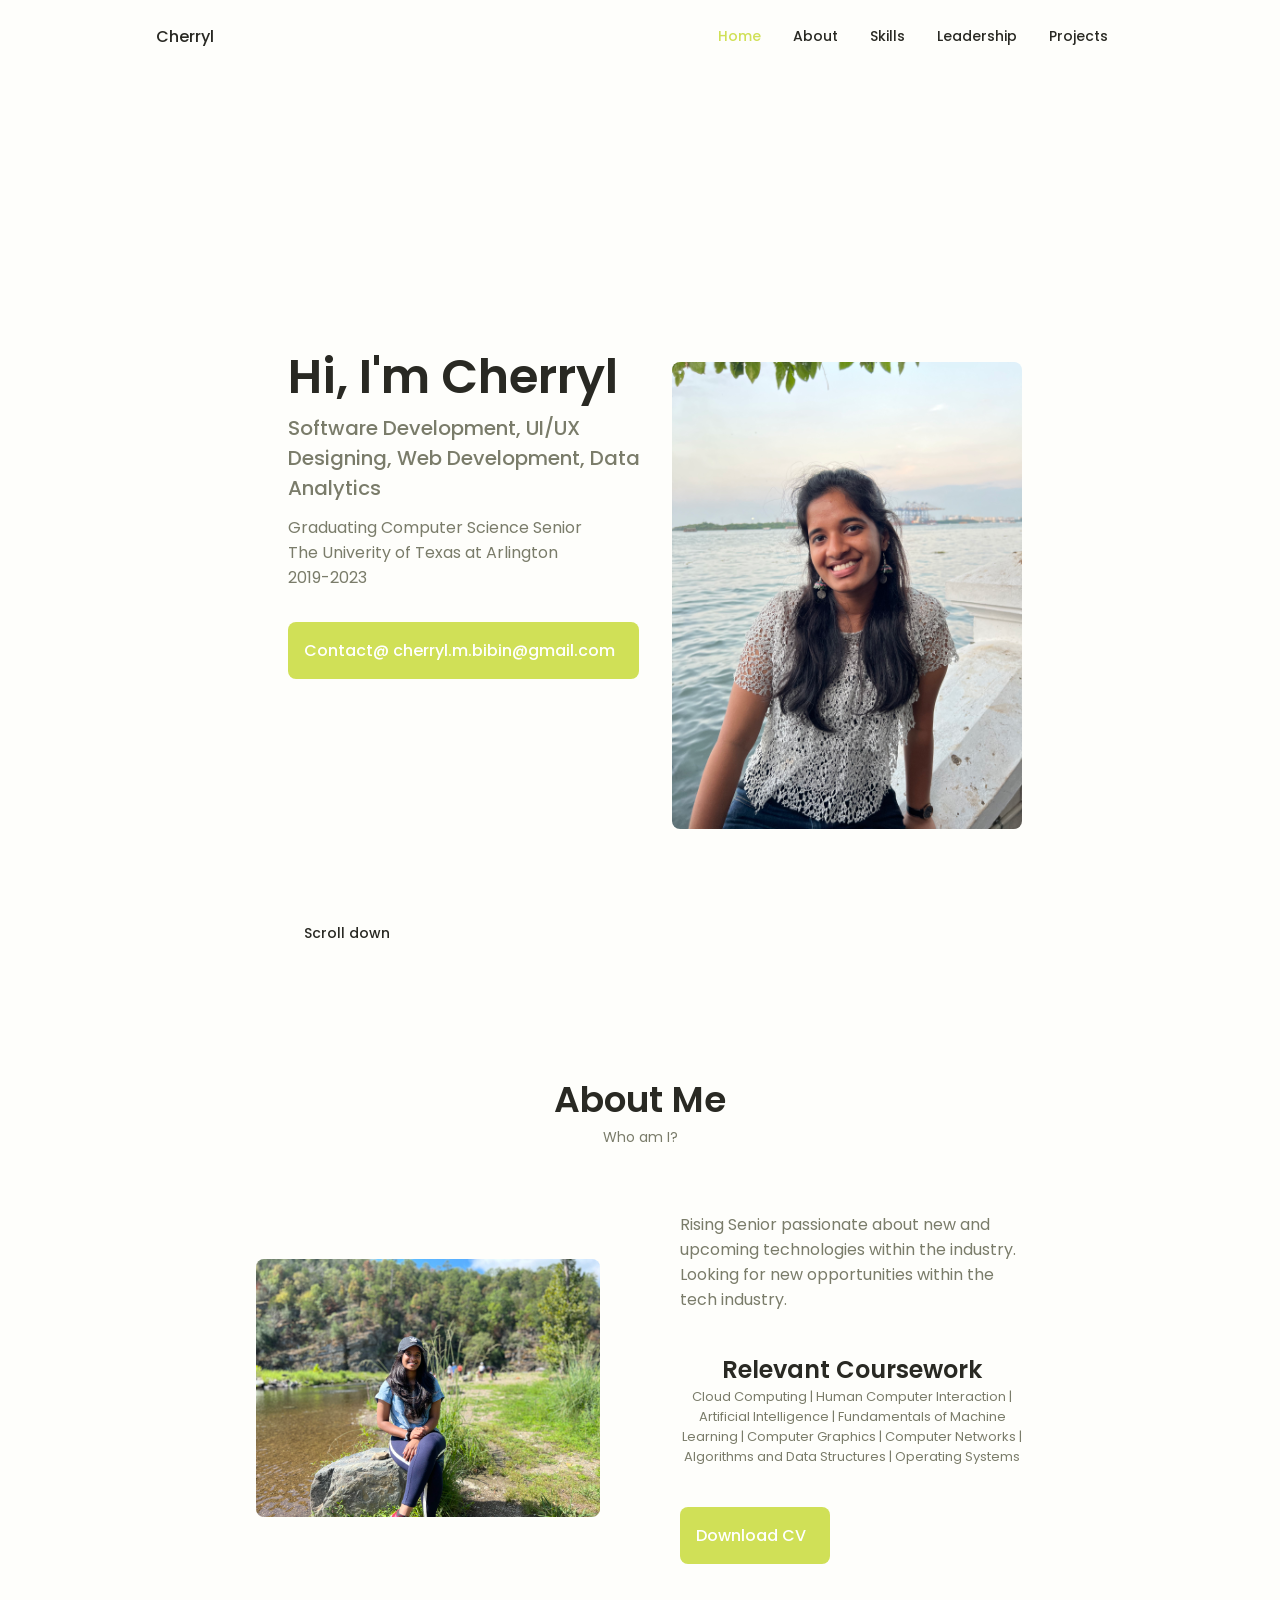
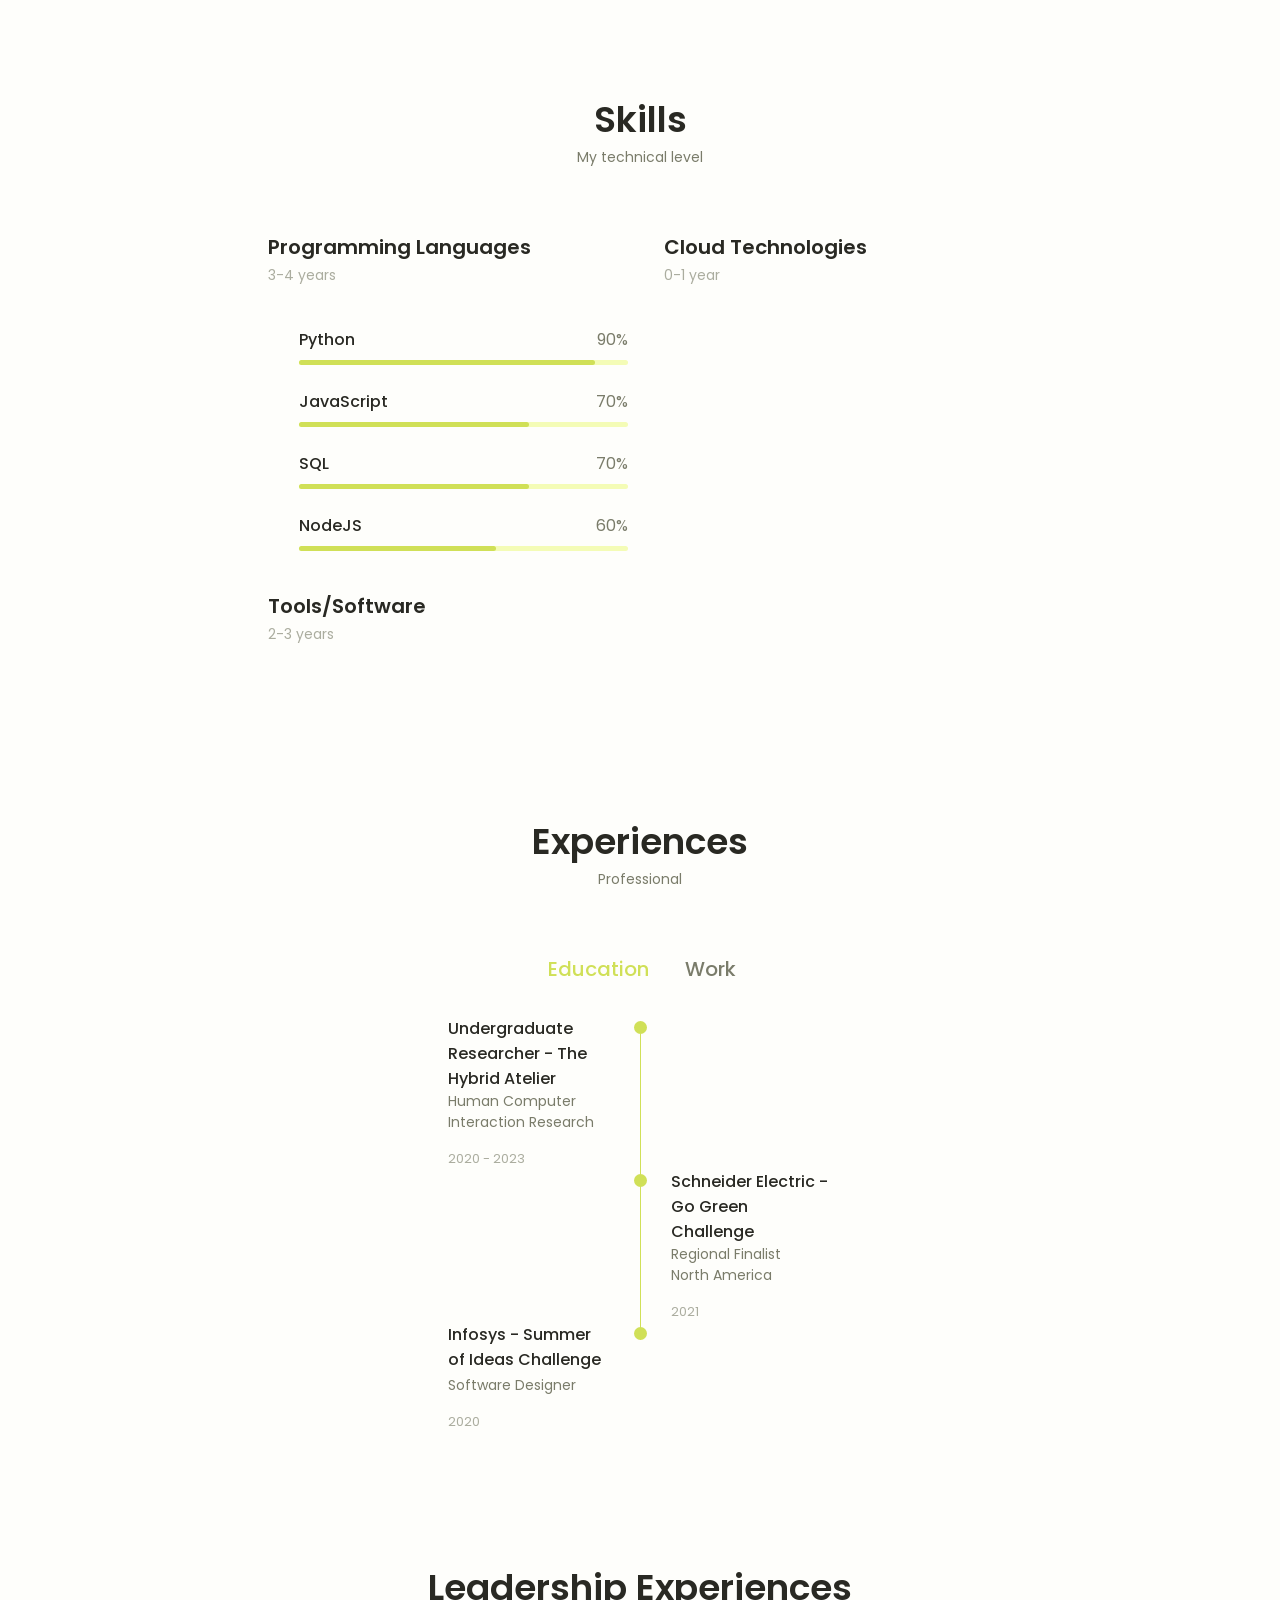
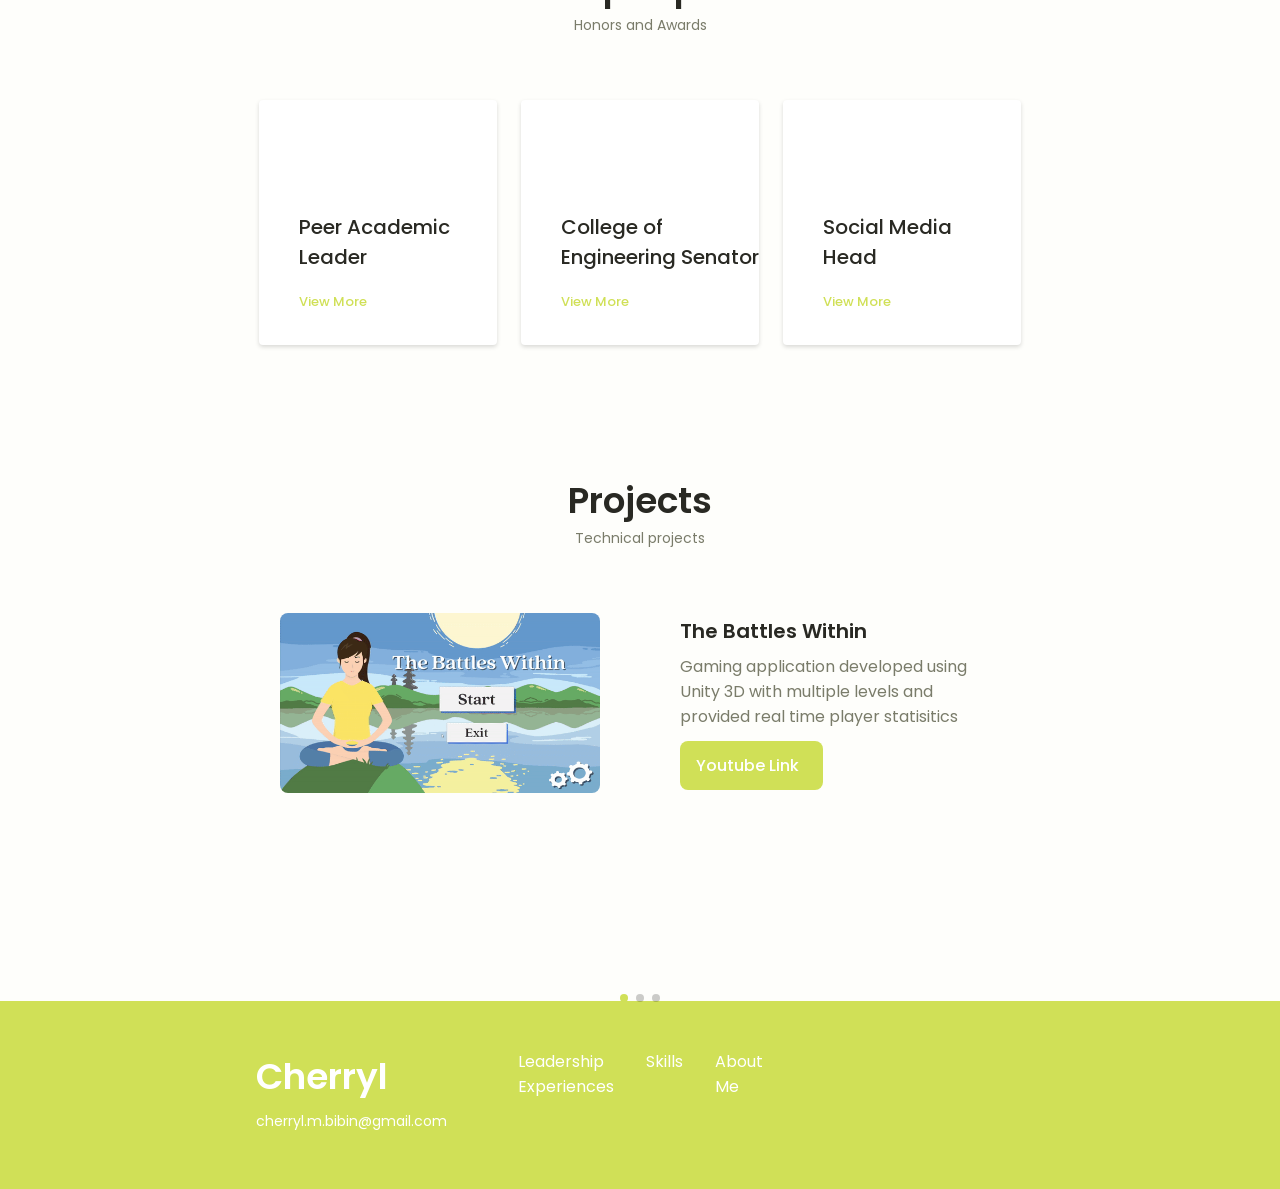
==== index.html @ f11d2041 "Initial upload of portfolio website" ====
<!DOCTYPE html>
    <html lang="en">
    <head>
        <meta charset="UTF-8">
        <meta name="viewport" content="width=device-width, initial-scale=1.0">

        <!--==================== UNICONS ====================-->
        <link rel="stylesheet" href="https://unicons.iconscout.com/release/v4.0.0/css/line.css">
        
        <!--==================== SWIPER CSS ====================-->
        <link rel="stylesheet" href="assets/css/swiper-bundle.min.css">
        
        <!--==================== CSS ====================-->
        <link rel="stylesheet" href="assets/css/styles.css">

        <title>Responsive Portfolio Website</title>
    </head>
    <body>
        <!--==================== HEADER ====================-->
        <header class="header" id="header">
            <nav class="nav container">
                <a href="#" class="nav__logo">Cherryl</a>

                <div class="nav__menu" id="nav-menu">
                    <ul class="nav__list grid">
                        <li class="nav__item">
                            <a href="#home" class="nav__link active-link">
                                <i class="uil uil-estate nav__icon"></i>Home
                            </a>
                        </li>
                        <li class="nav__item">
                            <a href="#about" class="nav__link">
                                <i class="uil uil-user nav__icon"></i>About
                            </a>
                        </li>
                        <li class="nav__item">
                            <a href="#skills" class="nav__link">
                                <i class="uil uil-file-alt nav__icon"></i>Skills
                            </a>
                        </li>
                        <li class="nav__item">
                            <a href="#services" class="nav__link">
                                <i class="uil uil-briefcase-alt nav__icon"></i>Leadership
                            </a>
                        </li>
                        <li class="nav__item">
                            <a href="#portfolio" class="nav__link">
                                <i class="uil uil-scenery nav__icon"></i>Projects
                            </a>
                        </li>
                        <!-- <li class="nav__item">
                            <a href="#contact" class="nav__link">
                                <i class="uil uil-message nav__icon"></i>Contactme
                            </a>
                        </li> -->
                    </ul>
                    <i class="uil uil-times nav__close" id="nav-close"></i>
                </div>
                <div class="nav__btns">
                    <!--Theme change button-->
                    <i class="uil uil-moon change-theme" id="theme-button"></i>

                    <div class="nav__toggle" id="nav-toggle">
                        <i class="uil uil-apps"></i>
                    </div>
                </div>
            </nav>
        </header>

        <!--==================== MAIN ====================-->
        <main class="main">
            <!--==================== HOME ====================-->
            <section class="home section" id="home">
                <div class="home__container container grid">
                    <div class="home__content grid">
                        <div class="home__social">
                            <a href="https://www.linkedin.com/in/cherrylmbibin/" target="_blank" class="home__social-icon">
                                <i class="uil uil-linkedin-alt"></i>
                            </a>
                            <!-- <a href="https://dribble.com/" target="_blank" class="home__social-icon">
                                <i class="uil uil-dribble"></i>
                            </a> -->
                            <a href="https://github.com/Cher-253" target="_blank" class="home__social-icon">
                                <i class="uil uil-github-alt"></i>
                            </a>
                        </div>

                        <div class="home__img">
                            <svg class="home__blob" viewBox="0 0 350 187" xmlns="http://www.w3.org/2000/svg" xmlns:xlink="http://www.w3.org/1999/xlink">
                                <!-- <mask id="mask0" mask-type="alpha">
                                    <path d="M190.312 36.4879C206.582 62.1187 201.309 102.826 182.328 134.186C163.346 165.547 
                                    130.807 187.559 100.226 186.353C69.6454 185.297 41.0228 161.023 21.7403 129.362C2.45775 
                                    97.8511 -7.48481 59.1033 6.67581 34.5279C20.9871 10.1032 59.7028 -0.149132 97.9666 
                                    0.00163737C136.23 0.303176 174.193 10.857 190.312 36.4879Z"/>
                                </mask> -->
                                <!-- <g mask="url(#mask0)">
                                    <path d="M190.312 36.4879C206.582 62.1187 201.309 102.826 182.328 134.186C163.346 
                                    165.547 130.807 187.559 100.226 186.353C69.6454 185.297 41.0228 161.023 21.7403 
                                    129.362C2.45775 97.8511 -7.48481 59.1033 6.67581 34.5279C20.9871 10.1032 59.7028 
                                    -0.149132 97.9666 0.00163737C136.23 0.303176 174.193 10.857 190.312 36.4879Z"/>
                                    <image class="home__blob-img" x='12' y='18' xlink:href="assets/img/personal2.jpeg"/>
                                </g> -->
                                <img src="assets/img/personal2.jpeg" alt="" class="about__img">
                            </svg>
                        </div>
                        <!-- <img src="assets/img/personal2.jpeg" alt="" class="about__img"> -->
                        <div class="home__data">
                            <h1 class="home__title">Hi, I'm Cherryl</h1>
                            <h3 class="home__subtitle">Software Development, UI/UX Designing, Web Development, Data Analytics </h3>
                            <p class="home__description">Graduating Computer Science Senior <br> The Univerity of Texas at Arlington <br> 2019-2023</p>
                            <a href="#contact" class="button button--flex">
                                Contact@ cherryl.m.bibin@gmail.com <i class="uil uil-message button__icon"></i>
                            </a>       
                            
                        </div>
                    </div>
                    <div class="home__scroll">
                        <a href="#about" class="home__scroll-button button--flex">
                            <i class="uil uil-mouse-alt home__scroll-mouse"></i>
                            <span class="home__scroll-name">Scroll down</span>
                            <i class="uil uil-arrow-down home__scroll-arrow"></i>
                        </a>
                    </div>
                </div>
            </section>

            <!--==================== ABOUT ====================-->
            <section class="about section" id="about">
                <h2 class="section__title">About Me</h2>
                <span class="section__subtitle">Who am I?</span>
                
                <div class="about__container container grid">
                    <img src="assets/img/personal3.jpeg" alt="" class="about__img">

                    <div class="about__data">
                        <p class="about__description">Rising Senior passionate about new and upcoming technologies within the industry. Looking for new opportunities within the tech industry.</p>
                
                        <div class="about__info">
                            <div>
                                <span class="about__info-title">Relevant Coursework</span>
                                <span class="about__info-name">Cloud Computing | Human Computer Interaction | Artificial Intelligence | Fundamentals of Machine Learning | Computer Graphics | Computer Networks | Algorithms and Data Structures | Operating Systems </span>
                                
                            </div>
                        </div>
                        <div class="about__buttons">
                            <a download="" href="assets/pdf/Bibin,CherrylMaria1.pdf" class="button button--flex">
                            Download CV<i class="uil uil-download-alt button__icon"></i>
                            </a>
                        </div>
                    </div>
                </div>
            </section>

            <!--==================== TECHNICAL SKILLS ====================-->
            <section class="skills section" id="skills">
                <h2 class="section__title">Skills</h2>
                <span class="section__subtitle">My technical level</span>

                <div class="skills__container container grid">
                    <div>
                        <!--==================== SKILLS 1 ====================-->
                        <div class="skills__content skills__open">
                            <div class="skills__header">
                                <i class="uil uil-brackets-curly skills__icon"></i>
                                <div>
                                    <h1 class="skills__title"> Programming Languages </h1>
                                    <span class="skills__subtitle">3-4 years</span>
                                </div>
                                <i class="uil uil-angle-down skills__arrow"></i>
                            </div>

                            <div class="skills__list grid">
                                <div class="skills__data">
                                    <div class="skills__titles">
                                        <h3 class="skills__name">Python</h3>
                                        <span class="skills__number">90%</span>
                                    </div>
                                    <div class="skills__bar">
                                        <span class="skills__percentage skills__python"></span>
                                    </div>
                                </div>

                                <div class="skills__data">
                                    <div class="skills__titles">
                                        <h3 class="skills__name">JavaScript</h3>
                                        <span class="skills__number">70%</span>
                                    </div>
                                    <div class="skills__bar">
                                        <span class="skills__percentage skills__javascript"></span>
                                    </div>
                                </div>

                                <div class="skills__data">
                                    <div class="skills__titles">
                                        <h3 class="skills__name">SQL</h3>
                                        <span class="skills__number">70%</span>
                                    </div>
                                    <div class="skills__bar">
                                        <span class="skills__percentage skills__sql"></span>
                                    </div>
                                </div>

                                <div class="skills__data">
                                    <div class="skills__titles">
                                        <h3 class="skills__name">NodeJS</h3>
                                        <span class="skills__number">60%</span>
                                    </div>
                                    <div class="skills__bar">
                                        <span class="skills__percentage skills__nodejs"></span>
                                    </div>
                                </div>

                            </div>
                        </div>

                        <!--==================== SKILLS 2 ====================-->
                        <div class="skills__content skills__close">
                            <div class="skills__header">
                                <i class="uil uil-server-network skills__icon"></i>
                                <div>
                                    <h1 class="skills__title"> Tools/Software </h1>
                                    <span class="skills__subtitle">2-3 years</span>
                                </div>
                                <i class="uil uil-angle-down skills__arrow"></i>
                            </div>

                            <div class="skills__list grid">
                                <div class="skills__data">
                                    <div class="skills__titles">
                                        <h3 class="skills__name">Git</h3>
                                        <span class="skills__number">70%</span>
                                    </div>
                                    <div class="skills__bar">
                                        <span class="skills__percentage skills__git"></span>
                                    </div>
                                </div>

                                <div class="skills__data">
                                    <div class="skills__titles">
                                        <h3 class="skills__name">MongoDB</h3>
                                        <span class="skills__number">60%</span>
                                    </div>
                                    <div class="skills__bar">
                                        <span class="skills__percentage skills__mongodb"></span>
                                    </div>
                                </div>

                                <div class="skills__data">
                                    <div class="skills__titles">
                                        <h3 class="skills__name">Linux Operating System</h3>
                                        <span class="skills__number">70%</span>
                                    </div>
                                    <div class="skills__bar">
                                        <span class="skills__percentage skills__linux"></span>
                                    </div>
                                </div>

                                <div class="skills__data">
                                    <div class="skills__titles">
                                        <h3 class="skills__name">Jupyter</h3>
                                        <span class="skills__number">65%</span>
                                    </div>
                                    <div class="skills__bar">
                                        <span class="skills__percentage skills__jupyter"></span>
                                    </div>
                                </div>
                            </div>
                        </div>
                    </div>

                    <div>
                        <!--==================== SKILLS 3 ====================-->
                        <div class="skills__content skills__close">
                            <div class="skills__header">
                                <i class="uil uil-swatchbook skills__icon"></i>
                                <div>
                                    <h1 class="skills__title"> Cloud Technologies </h1>
                                    <span class="skills__subtitle">0-1 year</span>
                                </div>
                                <i class="uil uil-angle-down skills__arrow"></i>
                            </div>

                            <div class="skills__list grid">
                                <div class="skills__data">
                                    <div class="skills__titles">
                                        <h3 class="skills__name">Google Cloud Platform</h3>
                                        <span class="skills__number">60%</span>
                                    </div>
                                    <div class="skills__bar">
                                        <span class="skills__percentage skills__gcp"></span>
                                    </div>
                                </div>

                                <div class="skills__data">
                                    <div class="skills__titles">
                                        <h3 class="skills__name">Docker</h3>
                                        <span class="skills__number">50%</span>
                                    </div>
                                    <div class="skills__bar">
                                        <span class="skills__percentage skills__docker"></span>
                                    </div>
                                </div>

                                <div class="skills__data">
                                    <div class="skills__titles">
                                        <h3 class="skills__name">Kubernetes</h3>
                                        <span class="skills__number">55%</span>
                                    </div>
                                    <div class="skills__bar">
                                        <span class="skills__percentage skills__kubernetes"></span>
                                    </div>
                                </div>
                            </div>
                        </div>
                    </div>
                </div>
            </section>

            <!--==================== QUALIFICATION ====================-->
            <section class="qualification section">
                <h2 class="section__title">Experiences</h2>
                <span class="section__subtitle">Professional </span>

                <div class="qualification__container container">
                    <div class="qualification__tabs">
                        <div class="qualification__button button--flex qualification__active" data-target='#education'>
                            <i class="uil uil-graduation-cap qualification__icon"></i>
                            Education
                        </div>

                        <div class="qualification__button button--flex" data-target='#work'>
                            <i class="uil uil-briefcase-alt qualification__icon"></i>
                            Work
                        </div>
                    </div>

                    <div class="qualification__sections">
                        <!--==================== QUALIFICATION CONTENT 1 ====================-->
                        <div class="qualification__content qualification__active" data-content id="education">
                            <!--==================== QUALIFICATION 1 ====================-->
                            <div class="qualification__data">
                                <div>
                                    <h3 class="qualification__title">Undergraduate Researcher - The Hybrid Atelier</h3>
                                    <span class="qualification__subtitle">Human Computer Interaction Research</span>
                                    <div class="qualification__calendar">
                                        <i class="uil uil-calendar-alt"></i>
                                        2020 - 2023
                                    </div>
                                </div>

                                <div>
                                    <span class="qualification__rounder"></span>
                                    <span class="qualification__line"></span>
                                </div>
                            </div>

                            <!--==================== QUALIFICATION 2 ====================-->
                            <div class="qualification__data">
                                <div></div>
                                <div>
                                    <span class="qualification__rounder"></span>
                                    <span class="qualification__line"></span>
                                </div>

                                <div>
                                    <h3 class="qualification__title">Schneider Electric - Go Green Challenge</h3>
                                    <span class="qualification__subtitle">Regional Finalist <br> North America</span>
                                    <div class="qualification__calendar">
                                        <i class="uil uil-calendar-alt"></i>
                                        2021
                                    </div>
                                </div>
                            </div>

                            <!--==================== QUALIFICATION 3 ====================-->
                            <div class="qualification__data">
                                <div>
                                    <h3 class="qualification__title">Infosys - Summer of Ideas Challenge</h3>
                                    <span class="qualification__subtitle">Software Designer</span>
                                    <div class="qualification__calendar">
                                        <i class="uil uil-calendar-alt"></i>
                                        2020
                                    </div>
                                </div>

                                <div>
                                    <span class="qualification__rounder"></span>
                                </div>
                            </div>
                        </div>

                        <!--==================== QUALIFICATION CONTENT 2 ====================-->
                        <div class="qualification__content" data-content id="work">
                            <!--==================== QUALIFICATION 1 ====================-->
                            <div class="qualification__data">
                                <div>
                                    <h3 class="qualification__title">Meta (Previously Facebook)</h3>
                                    <span class="qualification__subtitle">Data Center Engineering Intern</span>
                                    <div class="qualification__calendar">
                                        <i class="uil uil-calendar-alt"></i>
                                        2022
                                    </div>
                                </div>

                                <div>
                                    <span class="qualification__rounder"></span>
                                    <span class="qualification__line"></span>
                                </div>
                            </div>

                            <!--==================== QUALIFICATION 2 ====================-->
                            <div class="qualification__data">
                                <div></div>

                                <div>
                                    <span class="qualification__rounder"></span>
                                    <!-- <span class="qualification__line"></span> -->
                                </div>

                                <div>
                                    <h3 class="qualification__title">Logituit</h3>
                                    <span class="qualification__subtitle">Software Development Intern</span>
                                    <div class="qualification__calendar">
                                        <i class="uil uil-calendar-alt"></i>
                                        2021
                                    </div>
                                </div>
                            </div>
                        </div>
                    </div>
                </div>
            </section>

            <!--==================== SERVICES ====================-->
            <section class="services section" id="services">
                <h2 class="section__title">Leadership Experiences</h2>
                <span class="section__subtitle">Honors and Awards</span>
                <div class="services__container container grid">
                    <!--==================== SERVICES 1 ====================-->
                    <div class="services__content">
                        <div>
                            <i class="uil uil-web-grid services__icon"></i>
                            <h3 class="services__title">Peer Academic Leader</h3>
                        </div>

                        <span class="button button--flex button--small button--link services__button">
                            View More
                            <i class="uil uil-arrow-right button__icon"></i>
                        </span>

                        <div class="services__modal">
                            <div class="services__modal-content">
                                <h4 class="services__modal-title">Peer Academic Leader</h4>
                                <i class="uil uil-times services__modal-close"></i>

                                <ul class="services__modal-services grid">
                                   <li class="services__modal-service">
                                       <i class="uil uil-check-circle services__modal-icon"></i>
                                       <p>Peer Instructor for freshmen class of 33 students</p>
                                   </li> 
                                   <li class="services__modal-service">
                                        <i class="uil uil-check-circle services__modal-icon"></i>
                                        <p>Worked with senior Instructors and designed course work and lectures</p>
                                    </li>
                                    <li class="services__modal-service">
                                        <i class="uil uil-check-circle services__modal-icon"></i>
                                        <p>Introduced the students into life and expectations of a college student</p>
                                    </li>
                                    <li class="services__modal-service">
                                        <i class="uil uil-check-circle services__modal-icon"></i>
                                        <p>Provided timely feedback to students on their performance</p>
                                    </li>
                                </ul>
                            </div>
                        </div>
                    </div>

                    <!--==================== SERVICES 2 ====================-->
                    <div class="services__content">
                        <div>
                            <i class="uil uil-arrow services__icon"></i>
                            <h3 class="services__title">College of Engineering Senator</h3>
                        </div>

                        <span class="button button--flex button--small button--link services__button">
                            View More
                            <i class="uil uil-arrow-right button__icon"></i>
                        </span>

                        <div class="services__modal">
                            <div class="services__modal-content">
                                <h4 class="services__modal-title">College of Engineering Senator</h4>
                                <i class="uil uil-times services__modal-close"></i>

                                <ul class="services__modal-services grid">
                                   <li class="services__modal-service">
                                       <i class="uil uil-check-circle services__modal-icon"></i>
                                       <p>Served as an Engineering Senator in the UT Arlington Student Government for two years</p>
                                   </li> 
                                   <li class="services__modal-service">
                                        <i class="uil uil-check-circle services__modal-icon"></i>
                                        <p>Created and implemented several resolutions impacting the student community</p>
                                    </li>
                                    <li class="services__modal-service">
                                        <i class="uil uil-check-circle services__modal-icon"></i>
                                        <p>Received Senator Spotlight recognition twice for contributions to the community</p>
                                    </li>
                                    <li class="services__modal-service">
                                        <i class="uil uil-check-circle services__modal-icon"></i>
                                        <p>Re-elected to represent the College of Engineering 3 times</p>
                                    </li>
                                </ul>
                            </div>
                        </div>
                    </div>

                    <!--==================== SERVICES 3 ====================-->
                    <div class="services__content">
                        <div>
                            <!-- Social Media Head, Maverick Malayalees - Cultural Organization -->
                            <i class="uil uil-pen services__icon"></i>
                            <h3 class="services__title">Social Media <br>Head</h3>
                        </div>

                        <span class="button button--flex button--small button--link services__button">
                            View More
                            <i class="uil uil-arrow-right button__icon"></i>
                        </span>

                        <div class="services__modal">
                            <div class="services__modal-content">
                                <h4 class="services__modal-title">Social Media Head</h4>
                                <i class="uil uil-times services__modal-close"></i>

                                <ul class="services__modal-services grid">
                                   <li class="services__modal-service">
                                       <i class="uil uil-check-circle services__modal-icon"></i>
                                       <p>Managed social media handles of cultural organization on campus</p>
                                   </li> 
                                   <li class="services__modal-service">
                                        <i class="uil uil-check-circle services__modal-icon"></i>
                                        <p>Responsible for creation and management of content</p>
                                    </li>
                                    <li class="services__modal-service">
                                        <i class="uil uil-check-circle services__modal-icon"></i>
                                        <p>Responsible for interactions with community members and peers</p>
                                    </li>
                                    <li class="services__modal-service">
                                        <i class="uil uil-check-circle services__modal-icon"></i>
                                        <p>In charge of overseeing and organizing events across the organization</p>
                                    </li>
                                </ul>
                            </div>
                        </div>
                    </div>
                </div>
            </section>
            <!-- https://imgur.com/bgljEWT  gif page -->
            <!-- <img src="Your address here.gif"> -->
            <!--==================== PORTFOLIO ====================-->
            <section class="portfolio section" id="portfolio">
                <h2 class="section__title">Projects</h2>
                <span class="section__subtitle">Technical projects</span>

                <div class="portfolio__container container swiper-container">
                    <div class="swiper-wrapper">
                        <!--==================== PORTFOLIO 1 ====================-->
                        <div class="portfolio__content grid swiper-slide">
                            <img src="assets/img/gifGame.gif" class="portfolio__img">
                            <div class="portfolio__data">
                                <h3 class="portfolio__title">The Battles Within</h3>
                                <p class="portfolio__description">Gaming application developed using Unity 3D with multiple levels and provided real time player statisitics </p>
                                <a href="https://youtu.be/0D4EbLijYYg" target=_blank class="button button--flex button--small portfolio__button">
                                    Youtube Link
                                    <i class="uil uil-arrow-right button__icon"></i>
                                </a>
                            </div>
                        </div>

                        <!--==================== PORTFOLIO 2 ====================-->
                        <div class="portfolio__content grid swiper-slide">
                            <!-- <iframe src="https://giphy.com/embed/lZiltnaSxehuDUf3cc" width="480" height="300" frameBorder="0" class="giphy-embed" allowFullScreen></iframe><p><a href="https://giphy.com/gifs/lZiltnaSxehuDUf3cc">via GIPHY</a></p> -->
                            <img src="assets/img/gif2.gif" alt="" class="portfolio__img">
                            <div class="portfolio__data">
                                <h3 class="portfolio__title">Embodied Interactions</h3>
                                <p class="portfolio__description">Created interactive multi user interface by establishing a persistent connection across multiple devices through multicast web socket server programming. Directed communication from one device to another using event triggers and handling. Utilized JQuery, JavaScript and AWS EC2 instances to execute project.</p>
                                <a href="https://youtu.be/VUXP3ayoh_0" target=_blank class="button button--flex button--small portfolio__button">
                                    Youtube Link
                                    <i class="uil uil-arrow-right button__icon"></i>
                                </a>
                            </div>
                        </div>

                        <!--==================== PORTFOLIO 3 ====================-->
                        <div class="portfolio__content grid swiper-slide">
                            <img src="assets/img/gif3.gif" alt="" class="portfolio__img">
                            <div class="portfolio__data">
                                <h3 class="portfolio__title">Pokédex</h3>
                                <p class="portfolio__description">Created an interactive Geographic Information System on AWS using Javascript, HTML, CSS and jQuery to simulate a Pokédex gaming environment. Utilized Geolocation Google APIs and the RESTful Pokémon API to extract exact locations of pokémons in the simulation.</p>
                                <a href="https://youtu.be/MXdGceVr8wI" target=_blank class="button button--flex button--small portfolio__button">
                                    Youtube Link
                                    <i class="uil uil-arrow-right button__icon"></i>
                                </a>
                            </div>
                        </div>
                    </div>

                    <!--Add Arrows-->
                    <div class="swiper-button-next">
                        <i class="uil uil-angle-right-b swiper-portfolio-icon"></i>
                    </div>
                    <div class="swiper-button-prev">
                        <i class="uil uil-angle-left-b swiper-portfolio-icon"></i>
                    </div>

                    <!--Add Pagination-->  
                    <div class="swiper-pagination"></div>
                </div> 
            </section>

            <!-- below was beginning of proj in mind section -->
            <!-- ==================== PROJECT IN MIND ====================
            <section class="project section">
                <div class="project__bg">
                    <div class="project__container container grid">
                        <div class="project__data">
                            <h2 class="project__title">You have a new Project</h2>
                            <p class="project__description">Contact me now and get a 30% discount on your new project.</p>
                            <a href="#contact" class="button button--flex button--white">
                                Contact Me
                                <i class="uil uil-message project__icon button__icon"></i>
                            </a>
                        </div>

                        <img src="assets/img/project.png" alt="" class="project__img">
                    </div>
                </div>
            </section> -->
            <!-- now is end of proj in mind section -->
            <!--==================== TESTIMONIAL ====================-->
            <!-- <section class="testimonial section">
                <h2 class="section__title">Testimonial</h2>
                <span class="section__subtitle">My client saying</span>

                <div class="testimonial__container container swiper-container">
                    <div class="swiper-wrapper"> -->
                        <!--==================== TESTIMONIAL 1 ====================-->
                        <!-- <div class="testimonial__content swiper-slide">
                            <div class="testimonial__data">
                                <div class="testimonial__header">
                                    <img src="assets/img/testimonial1.jpg" alt="" class="testimonial__img">
                                    <div>
                                        <h3 class="testimonial__name">Sara Smith</h3>
                                        <span class="testimonial__client">Client</span>

                                    </div>                                
                                </div>

                                <div>
                                    <i class="uil uil-star testimonial__icon-star"></i>
                                    <i class="uil uil-star testimonial__icon-star"></i>
                                    <i class="uil uil-star testimonial__icon-star"></i>
                                    <i class="uil uil-star testimonial__icon-star"></i>
                                    <i class="uil uil-star testimonial__icon-star"></i>
                                </div>
                            </div>

                            <p class="testimonial__description">I get a good impression, I carry out my project with all the possible quality and attention and support 24 hours a day.</p>

                        </div> -->

                        <!--==================== TESTIMONIAL 1 ====================-->
                        <!-- <div class="testimonial__content swiper-slide">
                            <div class="testimonial__data">
                                <div class="testimonial__header">
                                    <img src="assets/img/testimonial2.jpg" alt="" class="testimonial__img">
                                    <div>
                                        <h3 class="testimonial__name">Matt Robinson</h3>
                                        <span class="testimonial__client">Client</span>

                                    </div>                                
                                </div>

                                <div>
                                    <i class="uil uil-star testimonial__icon-star"></i>
                                    <i class="uil uil-star testimonial__icon-star"></i>
                                    <i class="uil uil-star testimonial__icon-star"></i>
                                    <i class="uil uil-star testimonial__icon-star"></i>
                                    <i class="uil uil-star testimonial__icon-star"></i>
                                </div>
                            </div>

                            <p class="testimonial__description">I get a good impression, I carry out my project with all the possible quality and attention and support 24 hours a day.</p>
                            
                        </div> -->

                        <!--==================== TESTIMONIAL 3 ====================-->
                        <!-- <div class="testimonial__content swiper-slide">
                            <div class="testimonial__data">
                                <div class="testimonial__header">
                                    <img src="assets/img/testimonial3.jpg" alt="" class="testimonial__img">
                                    <div>
                                        <h3 class="testimonial__name">Raul Harris</h3>
                                        <span class="testimonial__client">Client</span>

                                    </div>                                
                                </div>

                                <div>
                                    <i class="uil uil-star testimonial__icon-star"></i>
                                    <i class="uil uil-star testimonial__icon-star"></i>
                                    <i class="uil uil-star testimonial__icon-star"></i>
                                    <i class="uil uil-star testimonial__icon-star"></i>
                                    <i class="uil uil-star testimonial__icon-star"></i>
                                </div>
                            </div>

                            <p class="testimonial__description">I get a good impression, I carry out my project with all the possible quality and attention and support 24 hours a day.</p>
                            
                        </div>
                    </div> -->

                    <!-- Add Pagination -->
                    <!-- <div class="swiper-pagination swiper-pagination-testimonial"></div>
                </div>
            </section> -->

            <!--==================== CONTACT ME ====================-->
            <!-- <section class="contact section" id="contact">
                <h2 class="section__title">Contact Me</h2>
                <span class="section__subtitle">Looking forward to new opportunities</span>

                <div class="contact__container container grid">
                    <div>
                        <div class="contact__information">
                            <i class="uil uil-phone contact__icon"></i>

                            <div>
                                <h3 class="contact__title">Call Me</h3>
                                <span class="contact__subtitle"></span>
                            </div>
                        </div>

                        <div class="contact__information">
                            <i class="uil uil-envelope contact__icon"></i>

                            <div>
                                <h3 class="contact__title">Email</h3>
                                <span class="contact__subtitle">cherryl.m.bibin@gmail.com</span>
                            </div>
                        </div>

                        <div class="contact__information">
                            <i class="uil uil-map-marker contact__icon"></i>

                            <div>
                                <h3 class="contact__title">Location</h3>
                                <span class="contact__subtitle">Peru - Lima Av. Bolivar #123</span>
                            </div>
                        </div>
                    </div>

                    <form action="" class="contact__form grid">
                        <div class="contact__inputs grid">
                            <div class="contact__content">
                                <label for="" class="contact__label">Name</label>
                                <input type="text" class="contact__input">
                            </div>
                            <div class="contact__content">
                                <label for="" class="contact__label">Email</label>
                                <input type="email" class="contact__input">
                            </div>
                        </div>
                        <div class="contact__content">
                            <label for="" class="contact__label">Project</label>
                            <input type="text" class="contact__input">
                        </div>
                        <div class="contact__content">
                            <label for="" class="contact__label">Message</label>
                            <textarea name="" id="" cols="0" rows="7" class="contact__input"></textarea>
                        </div>

                        <div>
                            <a href="#" class="button button--flex">
                                Send Message
                                <i class="uil uil-message button__icon"></i>
                            </a>
                        </div>
                    </form>
                </div>
            </section> -->
        </main>

        <!--==================== FOOTER ====================-->
        <footer class="footer">
            <div class="footer__bg">
                <div class="footer__container container grid">
                    <div>
                        <h1 class="footer__title">Cherryl</h1>
                        <span class="footer__subtitle">cherryl.m.bibin@gmail.com</span>
                    </div>

                    <ul class="footer__links">
                        <li>
                            <a href="#services" class="footer__link">Leadership Experiences</a>
                        </li>
                        <li>
                            <a href="#skills" class="footer__link">Skills</a>
                        </li>
                        <li>
                            <a href="#about" class="footer__link">About Me</a>
                        </li>
                    </ul>

                    <div class="footer__socials">
                        <a href="https://www.linkedin.com/in/cherrylmbibin/" target="_blank" class="footer__social">
                            <i class="uil uil-linkedin-alt"></i>
                        </a>

                        <a href="https://github.com/Cher-253" target="_blank" class="footer__social">
                            <i class="uil uil-github-alt"></i>
                        </a>

                        <!-- <a href="https://www.twitter.com/" target="_blank" class="footer__social">
                            <i class="uil uil-twitter-alt"></i>
                        </a> -->
                    </div>
                </div>




                <!-- startodd -->
                <!-- <div class="home__social">
                    <a href="https://www.linkedin.com/in/cherrylmbibin/" target="_blank" class="home__social-icon">
                        <i class="uil uil-linkedin-alt"></i>
                    </a>
                    
                    <a href="https://github.com/Cher-253" target="_blank" class="home__social-icon">
                        <i class="uil uil-github-alt"></i>
                    </a>
                </div> -->
                <!-- end odd -->
                <!-- <p class="footer__copy">&#169; Bedimcode. All rights reserved</p> -->
            </div>
        </footer>
        
        <!--==================== SCROLL TOP ====================-->
        <a href="#" class="scrollup" id="scroll-up">
            <i class="uil uil-arrow-up scrollup__icon"></i>
        </a>

        <!--==================== SWIPER JS ====================-->
        <script src="assets/js/swiper-bundle.min.js"></script>

        <!--==================== MAIN JS ====================-->
        <script src="assets/js/main.js"></script>
    </body>
</html>
---- assets/css/styles.css ----
/*==================== GOOGLE FONTS ====================*/
@import url("https://fonts.googleapis.com/css2?family=Poppins:wght@400;500;600&display=swap");

/*==================== VARIABLES CSS ====================*/
:root {
    --header-height: 3rem;

    /*========== Colors ==========*/
    /* Change favorite color */
    --hue-color: 67; /*Purple 250 - Green 142 - Blue 230 - Pink 340*/
    /*329, 144, 67*/

    /* HSL color mode */
    --first-color: hsl(var(--hue-color), 69%, 61%);
    --first-color-second: hsl(var(--hue-color), 69%, 61%);
    --first-color-alt: hsl(var(--hue-color), 57%, 53%);
    --first-color-lighter: hsl(var(--hue-color), 92%, 85%);
    --title-color: hsl(var(--hue-color), 8%, 15%);
    --text-color: hsl(var(--hue-color), 8%, 45%);
    --text-color-light: hsl(var(--hue-color), 8%, 65%);
    --input-color: hsl(var(--hue-color), 70%, 96%);
    --body-color: hsl(var(--hue-color), 60%, 99%);
    --container-color: #fff;
    --scroll-bar-color: hsl(var(--hue-color), 12%, 90%);
    --scroll-thumb-color: hsl(var(--hue-color), 12%, 80%);

    /*========== Font and typography ==========*/
    --body-font: 'Poppins', sans-serif;

    /* .5rem = 8px, 1rem = 16px, 1.5rem = 24px ... */
    --big-font-size: 2rem;
    --h1-font-size: 1.5rem;
    --h2-font-size: 1.25rem;
    --h3-font-size: 1.125rem;
    --normal-font-size: .938rem;
    --small-font-size: .813rem;
    --smaller-font-size: .75rem;

    /*========== Font weight ==========*/
    --font-medium: 500;
    --font-semi-bold: 600;

    /*========== Margenes Bottom ==========*/
    /* .25rem = 4px, .5rem = 8px, .75rem = 12px ... */
    --mb-0-25: .25rem;
    --mb-0-5: .5rem;
    --mb-0-75: .75rem;
    --mb-1: 1rem;
    --mb-1-5: 1.5rem;
    --mb-2: 2rem;
    --mb-2-5: 2.5rem;
    --mb-3: 3rem;

    /*========== z index ==========*/
    --z-tooltip: 10;
    --z-fixed: 100;
    --z-modal: 1000;
}

/* Font size for large devices */
@media screen and (min-width: 968px) {
    :root {
        --big-font-size: 3rem;
        --h1-font-size: 2.25rem;
        --h2-font-size: 1.5rem;
        --h3-font-size: 1.25rem;
        --normal-font-size: 1rem;
        --small-font-size: .875rem;
        --smaller-font-size: .813rem;
    }
}

/*========== Variables Dark theme ==========*/
body.dark-theme{
  /* HSL color mode */
  --first-color-second: hsl(var(--hue-color), 30%, 8%);
  --title-color: hsl(var(--hue-color), 8%, 95%);
  --text-color: hsl(var(--hue-color), 8%, 75%);
  --input-color: hsl(var(--hue-color), 29%, 16%);
  --body-color: hsl(var(--hue-color), 28%, 12%);
  --container-color: hsl(var(--hue-color), 29%, 16%);
  --scroll-bar-color: hsl(var(--hue-color), 12%, 48%);
  --scroll-thumb-color: hsl(var(--hue-color), 12%, 36%);
}

/*========== Button Dark/Light ==========*/
.nav__btns{
  display: flex;
  align-items: center;
}

.change-theme{
  font-size: 1.25rem;
  color: var(--title-color);
  margin-right: var(--mb-1);
  cursor: pointer;
}

.change-theme:hover{
  color: var(--first-color);
}

/*==================== BASE ====================*/
* {
  box-sizing: border-box;
  padding: 0;
  margin: 0;
}

html {
  scroll-behavior: smooth;
}

body {
  margin: 0 0 var(--header-height) 0;
  font-family: var(--body-font);
  font-size: var(--normal-font-size);
  background-color: var(--body-color);
  color: var(--text-color);
}

h1, h2, h3, h4 {
  color: var(--title-color);
  font-weight: var(--font-semi-bold);
}

ul {
  list-style: none;
}

a {
  text-decoration: none;
}

img {
  max-width: 100%;
  height: auto;
}

/*==================== REUSABLE CSS CLASSES ====================*/
.section {
  padding: 2rem 0 4rem;
}

.section__title {
  font-size: var(--h1-font-size);
}

.section__subtitle {
  display: block;
  font-size: var(--small-font-size);
  margin-bottom: var(--mb-3);
}

.section__title, 
.section__subtitle {
  text-align: center;
}

/*==================== LAYOUT ====================*/
.container {
  max-width: 768px;
  margin-left: var(--mb-1-5);
  margin-right: var(--mb-1-5);
}

.grid {
  display: grid;
  gap: 1.5rem;
}

.header {
  width: 100%;
  position: fixed;
  bottom: 0;
  left: 0;
  z-index: var(--z-fixed);
  background-color: var(--body-color);
}

/*==================== NAV ====================*/
.nav{
  max-width: 968px;
  height: var(--header-height);
  display: flex;
  justify-content: space-between;
  align-items: center;
}

.nav__logo,
.nav__toggle{
  color: var(--title-color);
  font-weight: var(--font-medium);
}

.nav__logo:hover{
  color: var(--first-color);
}

.nav__toggle{
  font-size: 1.1rem;
  cursor: pointer;
}

.nav__toggle:hover{
  color: var(--first-color);
}

@media screen and (max-width: 767px){
  .nav__menu{
    position: fixed;
    bottom: -100%;
    left: 0;
    width: 100%;
    background-color: var(--body-color);
    padding: 2rem 1.5rem 4rem;
    box-shadow: 0 -1px 4px rgba(0,0,0,.15);
    border-radius: 1.5rem 1.5rem 0 0;
    transition: .3s;
  }
}

.nav__list{
  grid-template-columns: repeat(3, 1fr);
  gap: 2rem;
}

.nav__link{
  display: flex;
  flex-direction: column;
  align-items: center;
  font-size: var(--small-font-size);
  color: var(--title-color);
  font-weight: var(--font-medium);
}

.nav__link:hover{
  color: var(--first-color);
}

.nav__icon{
  font-size: 1.2rem;
}

.nav__close{
  position: absolute;
  right: 1.3rem;
  bottom: .5rem;
  font-size: 1.5rem;
  cursor: pointer;
  color: var(--first-color);
}

.nav__close:hover{
  color: var(--first-color-alt);
}

/* show menu */
.show-menu{
  bottom: 0;
}

/* Active link */
.active-link{
  color: var(--first-color);
}

/* Change background header */
.scroll-header{
  box-shadow: 0 -1px 4px rgba(0,0,0,.15);
}

/*==================== HOME ====================*/
.home__container{
  gap: 1rem;
}

.home__content{
  grid-template-columns: .5r 3fr;
  padding-top: 3.5rem;
  align-items: center ;
}

.home__social{
  display: grid;
  grid-template-columns: max-content;
  row-gap: 1rem;
}

.home__social-icon{
  font-size: 1.25rem;
  color: var(--first-color);
}

.home__social-icon:hover{
  color: var(--first-color-alt);
}

.home__blob{
  width: 200px;
  fill: var(--first-color);
}

.home__blob-img{
  width: 170px;
}

.home__data{
  grid-column: 1/3;
}

.home__title{
  font-size: var(--big-font-size);
}

.home__subtitle{
  font-size: var(--h3-font-size);
  color: var(--text-color);
  font-weight: var(--font-medium);
  margin-bottom: var(--mb-0-75);
}

.home__description{
  margin-bottom: var(--mb-2);
}

.home__scroll{
  display: none;
}

.home__scroll-button{
  color: var(--first-color);
  transition: .3s;
}

.home__scroll-button:hover{
  transform: translateY(0.25rem);
}

.home__scroll-name{
  font-size: var(--small-font-size);
  color: var(--title-color);
  font-weight: var(--font-medium);
  margin-right: var(--mb-0-25);
}

.home__scroll-arrow{
  font-size: 1.25rem;
}


/*==================== BUTTONS ====================*/
.button{
  display: inline-block;
  background-color: var(--first-color);
  color: #FFF;
  padding: 1rem;
  border-radius: .5rem;
  font-weight: var(--font-medium);
}

.button:hover{
  background-color: var(--first-color-alt);
}

.button__icon{
  font-size: 1.25rem;
  margin-left: var(--mb-0-5);
  transition: .3s;
}

.button--white{
  background-color: #FFF;
  color: var(--first-color);
}

.button--white:hover{
  background-color: #FFF;
}


.button--flex{
  display: inline-flex;
  align-items: center;
}

.button--small{
  padding: .75rem 1rem;
}

.button--link{
  padding: 0;
  background-color: transparent;
  color: var(--first-color);
}

.button--link:hover{
  background-color: transparent;
  color: var(--first-color-alt);
}
/*==================== ABOUT ====================*/
.about__img{
  width: 200px;
  border-radius: .5rem;
  justify-self: center;
  align-self: center;
}

.about__description{
  text-align: center;
  margin-bottom: var(--mb-2-5);
}

.about__info{
  display: flex;
  justify-content: space-evenly;
  margin-bottom: var(--mb-2-5);
}

.about__info-title{
  font-size: var(--h2-font-size);
  font-weight: var(--font-semi-bold);
  color: var(--title-color);
}

.about__info-name{
  font-size: var(--smaller-font-size);
}

.about__info-title, 
.about__info-name{
  display: block;
  text-align: center;
}

.about__buttons{
  display: flex;
  justify-content: center;
}

/*==================== SKILLS ====================*/
.skills__container{
  row-gap: 0;
}

.skills__header{
  display: flex;
  align-items: center;
  margin-bottom: var(--mb-2-5);
  cursor: pointer;
}

.skills__icon,
.skills__arrow{
  font-size: 2rem;
  color: var(--first-color);
}

.skills__icon{
  margin-right: var(--mb-0-75);
}

.skills__title{
  font-size: var(--h3-font-size);
}

.skills__subtitle{
  font-size: var(--small-font-size);
  color: var(--text-color-light);
}

.skills__arrow{
  margin-left: auto;
  transition: .4s;
}

.skills__list{
  row-gap: 1.5rem;
  padding-left: 2.7rem;
}

.skills__titles{
  display: flex;
  justify-content: space-between;
  margin-bottom: var(--mb-0-5);
}

.skills__name{
  font-size: var(--normal-font-size);
  font-weight: var(--font-medium);
}

.skills__bar,
.skills__percentage{
  height:5px;
  border-radius: .25rem;
}

.skills__bar{
  background-color: var(--first-color-lighter);
}

.skills__percentage{
  display: block;
  background-color: var(--first-color);
}

.skills__python{
  width: 90%;
}
.skills__javascript{
  width: 70%;
}
.skills__sql{
  width: 70%;
}
.skills__nodejs{
  width: 60%;
}
.skills__git{
  width: 70%;
}
.skills__mongodb{
  width: 60%;
}
.skills__linux{
  width: 70%;
}
.skills__jupyter{
  width: 65%;
}
.skills__gcp{
  width: 60%;
}
.skills__docker{
  width: 50%;
}
.skills__kubernetes{
  width: 55%;
}

.skills__close .skills__list{
  height: 0;
  overflow: hidden;
}

.skills__open .skills__list{
  height: max-content;
  margin-bottom: var(--mb-2-5);
}

.skills__open .skills__arrow{
  transform: rotate(-180deg);
}



/*==================== QUALIFICATION ====================*/
.qualification__tabs{
  display: flex;
  justify-content: space-evenly;
  margin-bottom: var(--mb-2);
}

.qualification__button{
  font-size: var(--h3-font-size);
  font-weight: var(--font-medium);
  cursor: pointer;
}

.qualification__button:hover{
  color: var(--first-color);
}

.qualification__icon{
  font-size: 1.8rem;
  margin-right: var(--mb-0-25);
}

.qualification__data{
  display: grid;
  grid-template-columns: 1fr max-content 1fr;
  column-gap: 1.5rem;
}

.qualification__title{
  font-size: var(--normal-font-size);
  font-weight: var(--font-medium);
}

.qualification__subtitle{
  display: inline-block;
  font-size: var(--small-font-size);
  margin-bottom: var(--mb-1);
}

.qualification__calendar{
  font-size: var(--smaller-font-size);
  color: var(--text-color-light);
}

.qualification__rounder{
  display: inline-block;
  width: 13px;
  height: 13px;
  background-color: var(--first-color);
  border-radius: 50%;
}

.qualification__line{
  display: block;
  width: 1px;
  height: 100%;
  background-color: var(--first-color);
  transform: translate(6px, -7px);
}

.qualification [data-content]{
  display: none;
}

.qualification__active[data-content]{
  display: block;
}

.qualification__button.qualification__active{
  color: var(--first-color);
}


/*==================== SERVICES ====================*/
.services__container{
  gap: 1.5rem;
  grid-template-columns: repeat(2,1fr);
}

.services__content{
  position:relative;
  background-color: var(--container-color);
  padding: 3.5rem .5rem, 1.25rem 1.5rem;
  border-radius: .25rem;
  box-shadow: 0 2px 4px rgba(0,0,0,.15);
  transition: .3s;
}

.services__content:hover{
  box-shadow: 0 4px 8px rgba(0,0,0,.15);
}

.services__icon{
  display: block;
  font-size: 1.5rem;
  color: var(--first-color);
  margin-bottom: var(--mb-1);
}

.services__title{
  font-size: var(--h3-font-size);
  margin-bottom: var(--mb-1);
  font-weight: var(--font-medium);
}

.services__button{
  cursor: pointer;
  font-size: var(--smaller-font-size);
}

.services__button:hover .button__icon{
  transform: translateX(.25rem);
}

.services__modal{
  position: fixed;
  top: 0;
  left: 0;
  right: 0;
  bottom: 0;
  background-color: rgba(0,0,0,.5);
  display: flex;
  align-items: center;
  justify-content: center;
  padding: 0 1rem;
  z-index: var(--z-modal);
  opacity: 0;
  visibility: hidden;
  transition: .3s;
}

.services__modal-content{
  position: relative;
  background-color: var(--container-color);
  padding: 1.5rem;
  border-radius: .5rem;
}

.services__modal-services{
  row-gap: 1rem;
}

.services__modal-service{
  display: flex;
}

.services__modal-title{
  font-size: var(--h3-font-size);
  font-weight: var(--font-medium);
  margin-bottom: var(--mb-1-5);
}

.services__modal-close{
  position: absolute;
  top: 1rem;
  right: 1rem;
  font-size: 1.5rem;
  color: var(--first-color);
  cursor: pointer;
}

.services__modal-icon{
  color: var(--first-color);
  margin-right: var(--mb-0-25);
}

/* Active Modal */
.active-modal{
  opacity: 1;
  visibility: visible;
}

/*==================== PORTFOLIO ====================*/
.portfolio__container{
  overflow: initial;
}

.portfolio__content{
  padding: 0 1.5rem;
}

.portfolio__img{
  width: 265px;
  border-radius: .5rem;
  justify-self: center;
}

.portfolio__title{
  font-size: var(--h3-font-size);
  margin-bottom: var(--mb-0-5);
}

.portfolio__description{
  margin-bottom: var(--mb-0-75);
}

.portfolio__button:hover .button__icon{
  transform: translateX(.25rem);
}

.swiper-button-prev::after,
.swiper-button-next::after{
  content: '';
}

.swiper-portfolio-icon{
  font-size: 2rem;
  color: var(--first-color);
}

.swiper-button-prev{
  left: -.5rem;
}

.swiper-button-next{
  right: -.5rem;
}
 
.swiper-container-horizontal > .swiper-pagination-bullets{
  bottom: -2.5rem;
}

.swiper-pagination-bullet-active{
  background-color: var(--first-color);
}

.swiper-button-prev,
.swiper-button-next,
.swiper-pagination-bullet{
  outline: none;
}



/*==================== PROJECT IN MIND ====================*/
.project{
  text-align: center;
}

.project__bg{
  background-color: var(--first-color-second);
  padding-top: 3rem;
}

.project__title{
  font-size: var(--h2-font-size);
  margin-bottom: var(--mb-0-75);
}

.project__description{
  margin-bottom: var(--mb-1-5);
}

.project__title,
.project__description{
  color: #FFF;
}

.project__img{
  width: 232px;
  justify-self: center;
}

/*==================== TESTIMONIAL ====================*/
.testimonial__data,
.testimonial__header{
  display: flex;
}

.testimonial__data{
  justify-content: space-between;
  margin-bottom: var(--mb-1);
}

.testimonial__img{
  width: 60px;
  height: 60px;
  border-radius: 50%;
  margin-right: var(--mb-0-75);
}

.testimonial__name{
  font-size: var(--h3-font-size);
  font-weight: var(--font-medium);
}

.testimonial__client{
  font-size: var(--smaller-font-size);
  color: var(--text-color-light);
}

.testimonial__description{
  margin-bottom: var(--mb-2-5);
}

.testimonial__icon-star{
  color: var(--first-color);
}

.swiper-container .swiper-pagination-testimonial{
  bottom:0;
}

/*==================== CONTACT ME ====================*/
.contact__container{
  row-gap: 3rem;
}

.contact__information{
  display: flex;
  margin-bottom: var(--mb-2);
}

.contact__icon{
  font-size: 2rem;
  color: var(--first-color);
  margin-right: var(--mb-0-75);
}

.contact__title{
  font-size: var(--h3-font-size);
  font-weight: var(--font-medium);
}

.contact__subtitle{
  font-size: var(--small-font-size);
  color: var(--text-color-light);
}

.contact__content{
  background-color: var(--input-color);
  border-radius: .5rem;
  padding: .75rem 1rem .25rem;
}

.contact__label{
  font-size: var(--smaller-font-size);
  color: var(--title-color);
}

.contact__input{
  width: 100%;
  background-color: var(--input-color);
  color: var(--text-color);
  font-family: var(--body-font);
  font-size: var(--normal-font-size);
  border: none;
  outline: none;
  padding: .25rem .5rem .5rem 0;
}

/*==================== FOOTER ====================*/
.footer{
  padding-top: 2rem;
}

.footer__container{
  row-gap: 3.5rem;
}

.footer__bg{
  background-color: var(--first-color-second);
  padding: 2rem 0 3rem;
}

.footer__title{
  font-size: var(--h1-font-size);
  margin-bottom: var(--mb-0-25);
}

.footer__subtitle{
  font-size: var(--small-font-size);
}

.footer__links{
  display: flex;
  flex-direction: column;
  row-gap: 1.5rem;
}

.footer__link:hover{
  color: var(--first-color-lighter);
}

.footer__social{
  font-size: 1.25rem;
  margin-right: var(--mb-1-5);
}

.footer__social:hover{
  color: var(--first-color-lighter);
}

.footer__copy{
  font-size: var(--smaller-font-size);
  text-align: center;
  color: var(--text-color-light);
  margin-top: var(--mb-3);
}

.footer__title,
.footer__subtitle,
.footer__link,
.footer__social{
  color: #FFF;
}

/*========== SCROLL UP ==========*/
.scrollup{
  position: fixed;
  right: 1rem;
  bottom: -20%;
  background-color: var(--first-color);
  opacity: .8;
  padding: 0 .3rem;
  border-radius: .4rem;
  z-index: var(--z-tooltip);
  transition: .4s;
}

.scrollup:hover{
  background-color: var(--first-color-alt);
}

.scrollup__icon{
  font-size: 1.5rem;
  color: #FFF;
}


/* Show scroll */
.show-scroll{
  bottom: 5rem;
}

/*========== SCROLL BAR ==========*/
::-webkit-scrollbar{
  width: .60rem;
  background-color: var(--scroll-bar-color);
  border-radius: .5rem;
}

::-webkit-scrollbar-thumb{
  background-color: var(--scroll-thumb-color);
  border-radius: .5rem;
}

::-webkit-scrollbar-thumb:hover{
  background-color: var(--text-color-light);
}

/*==================== MEDIA QUERIES ====================*/
/* For small devices */
@media screen and (max-width: 350px){
  .container{
    margin-left: var(--mb-1);
    margin-right: var(--mb-1);
  }

  .nav__menu{
    padding: 2rem .25rem 4rem;
  }
  .nav__list{
    column-gap: 0;
  }

  .home__content{
    grid-template-columns: .25fr 3fr;
  }

  .home__blob{
    width: 180px;
  }

  .skills__title{
    font-size: var(--normal-font-size);
  }

  .qualification__data{
    gap: .5rem;
  }

  .services__container{
    grid-template-columns: max-content;
    justify-content: center;
  }
  .services__content{
    padding-right: 3.5rem;
  }
  .services__modal{
    padding: 0 .5rem;
  }

  .project__img{
    width: 200px;
  }

  .testimonial__data,
  .testimonial__header{
    flex-direction: column;
    align-items: center;
  }
  .testimonial__img{
    margin-right: 0;
    margin-bottom: var(--mb-0-25);
  } 
  .testimonial__data,
  .testimonial__description{
    text-align: center;
  }

}



/* For medium devices */
@media screen and (min-width: 568px){
  .home__content{
    grid-template-columns: max-content 1fr 1fr;
  }
  .home__data{
    grid-column: initial;
  }
  .home__img{
    order: 1;
    justify-self: center;
  }
  .about__container,
  .skills__container,
  .portfolio__content,
  .project__container,
  .contact__container,
  .footer__container{
    grid-template-columns: repeat(2, 1fr);
  }

  .qualification__sections{
    display: grid;
    grid-template-columns: .6fr;
    justify-content: center;
  }
}


@media screen and (min-width: 768px){
  .container{
    margin-left: auto;
    margin-right: auto;
  }

  body{
    margin: 0;
  }

  .section{
    padding: 6rem 0 2rem;
  }
  .section__subtitle{
    margin-bottom: 4rem;
  }

  .header{
    top: 0;
    bottom: initial;
  }

  .header,
  .main,
  .footer__container{
    padding: 0 1 rem;
  }

  .nav{
    height: calc(var(--header-height) + 1.5rem);
    column-gap: 1rem;
  }
  .nav__icon,
  .nav__close,
  .nav__toggle{
    display: none;
  }
  .nav__list{
    display: flex;
    column-gap: 2rem;
  }
  .nav__menu{
    margin-left: auto;
  }
  .change-theme{
    margin: 0;
  }

  .home__container{
    row-gap: 5rem;
  }

  .home__content{
    padding-top: 5.5rem;
    column-gap: 2rem;
  }
  .home__blob{
    width: 270px;
  }
  .home__scroll{
    display: block;
  }
  .home__scroll-button{
    margin-left: 3rem;
  }

  .about__container{
    column-gap: 5rem;
  }
  .about__img{
    width: 350px;
  }
  .about__description{
    text-align: initial;
  }
  .about__info{
    justify-content: space-between;
  }
  .about__buttons{
    justify-content: initial;
  }
  .qualification__tabs{
    justify-content: center;
  }
  .qualification__button{
    margin: 0 var(--mb-1);
  }
  .qualification__sections{
    grid-template-columns: .5fr;
  }
  .services__container{
    grid-template-columns: repeat(3, 218px);
    justify-content: center;
  }
  .services__icon{
    font-size: 2rem;
  }
  .services__content{
    padding: 6rem 0 2rem 2.5rem;
  }
  .services__modal-content{
    width: 450px;
  }

  .portfolio__video{
    width: 320px;
  }
  .portfolio__img{
    width: 320px;
  }
  .portfolio__content{
    align-items: center;
  }
  
  .project{
    text-align: initial;
  }
  .project__bg{
    background: none;
  }
  .project__container{
    background-color: var(--first-color-second);
    border-radius: 1rem;
    padding: 3rem 2.5rem 0;
    grid-template-columns: 1fr max-content;
    column-gap: 3rem;
  }
  .project__data{
    padding-top: .8rem;
  }

  .footer__container{
    grid-template-columns: repeat(3, 1fr);
  }
  .footer__bg{
    padding: 3rem 0 3.5rem;
  }
  .footer__links{
    flex-direction: row;
    column-gap: 2rem;
  }
  .footer__socials{
    justify-self: flex-end;
  }
  .footer__copy{
    margin-top: 4.5rem;
  }

}
/* For large devices */
@media screen and (min-width: 1024px){
  .header,
  .main,
  .footer__container{
    padding: 0;
  }
  .home__blob{
    width: 320px;
  }
  .home__social{
    transform: translateX(-6rem);
  }

  .services__container{
    grid-template-columns: repeat(3,238px);
  }

  .portfolio__content{
    column-gap: 5rem;
  }

  .swiper-portfolio-icon{
    font-size: 3.5rem;
  }
  .swiper-button-prev{
    left: -3.5rem;
  }
  .swiper-button-next{
    right: -3.5rem;
  }
  .swiper-container-horizontal > .swiper-pagination-bullets{
    bottom: -4.5rem;
  }

  .contact__form{
    width: 460px;
  }
  .contact__inputs{
    grid-template-columns: repeat(2, 1fr);
  }
}
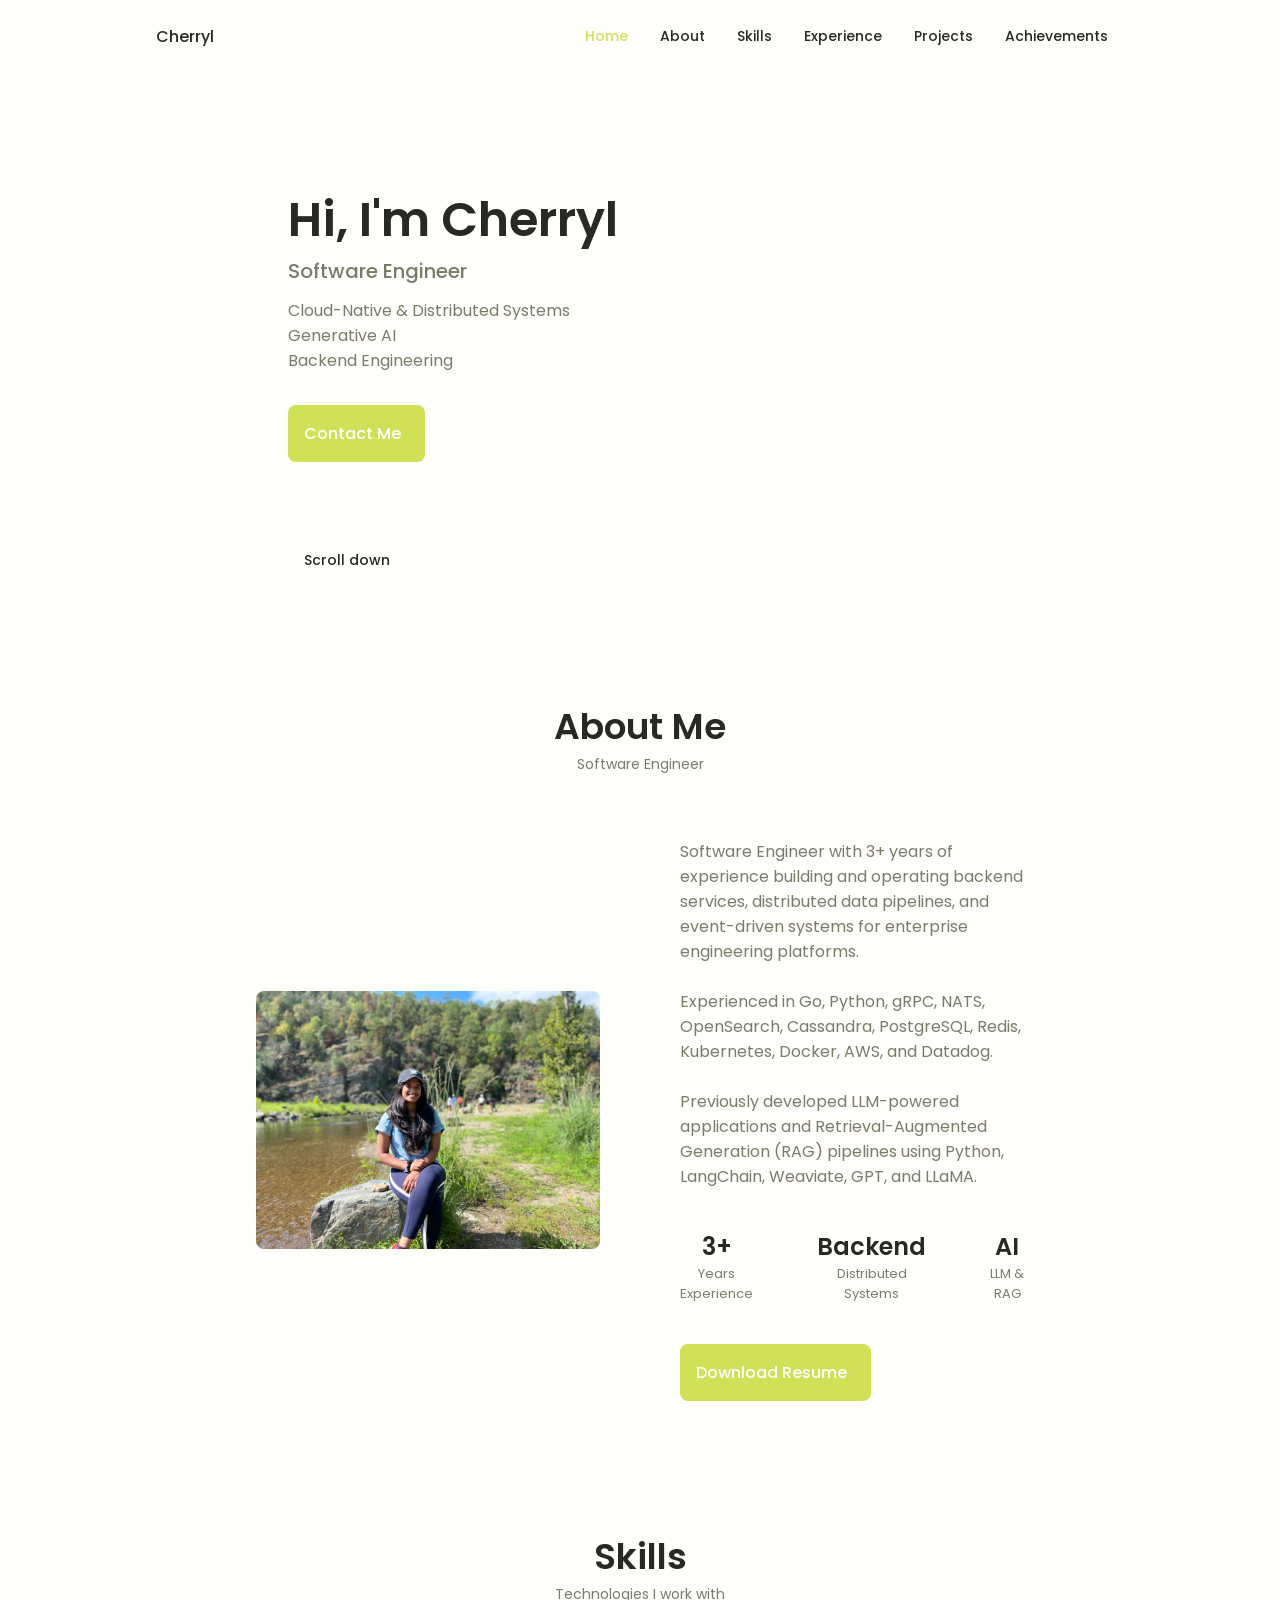
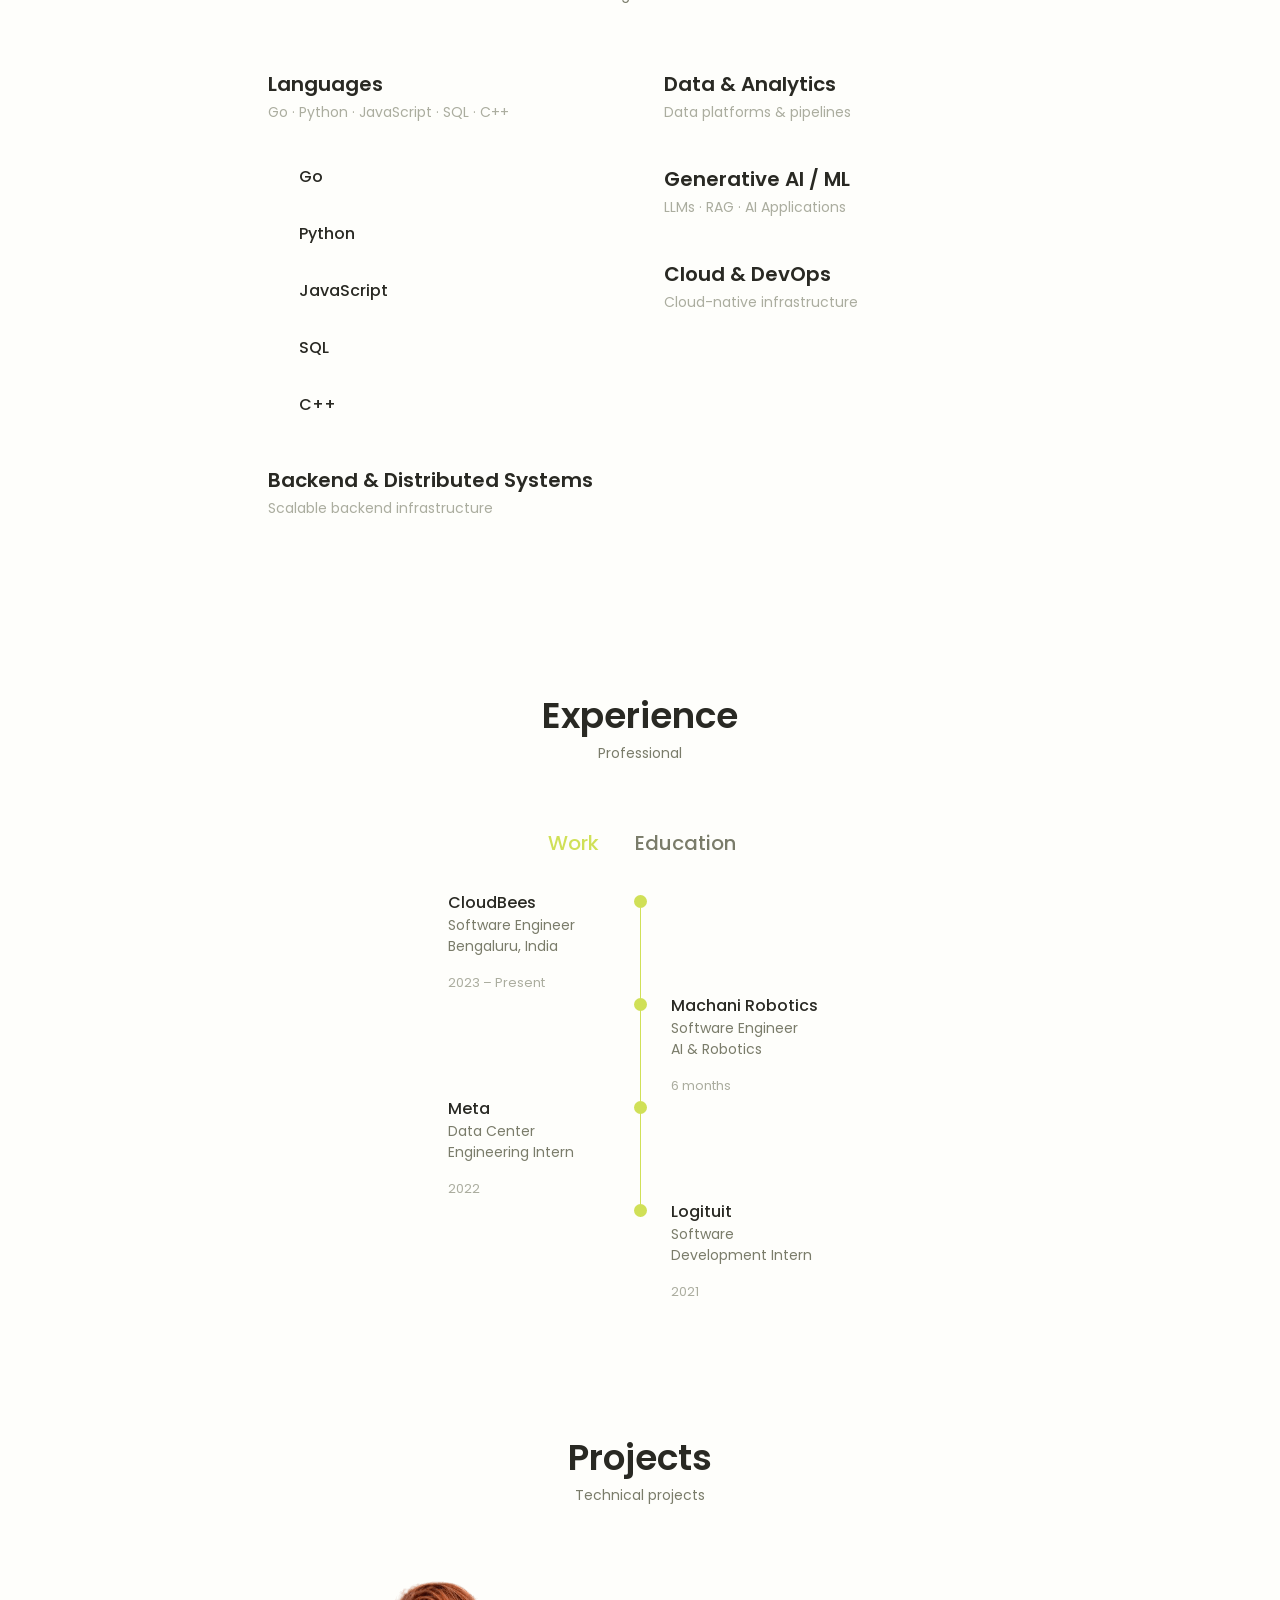
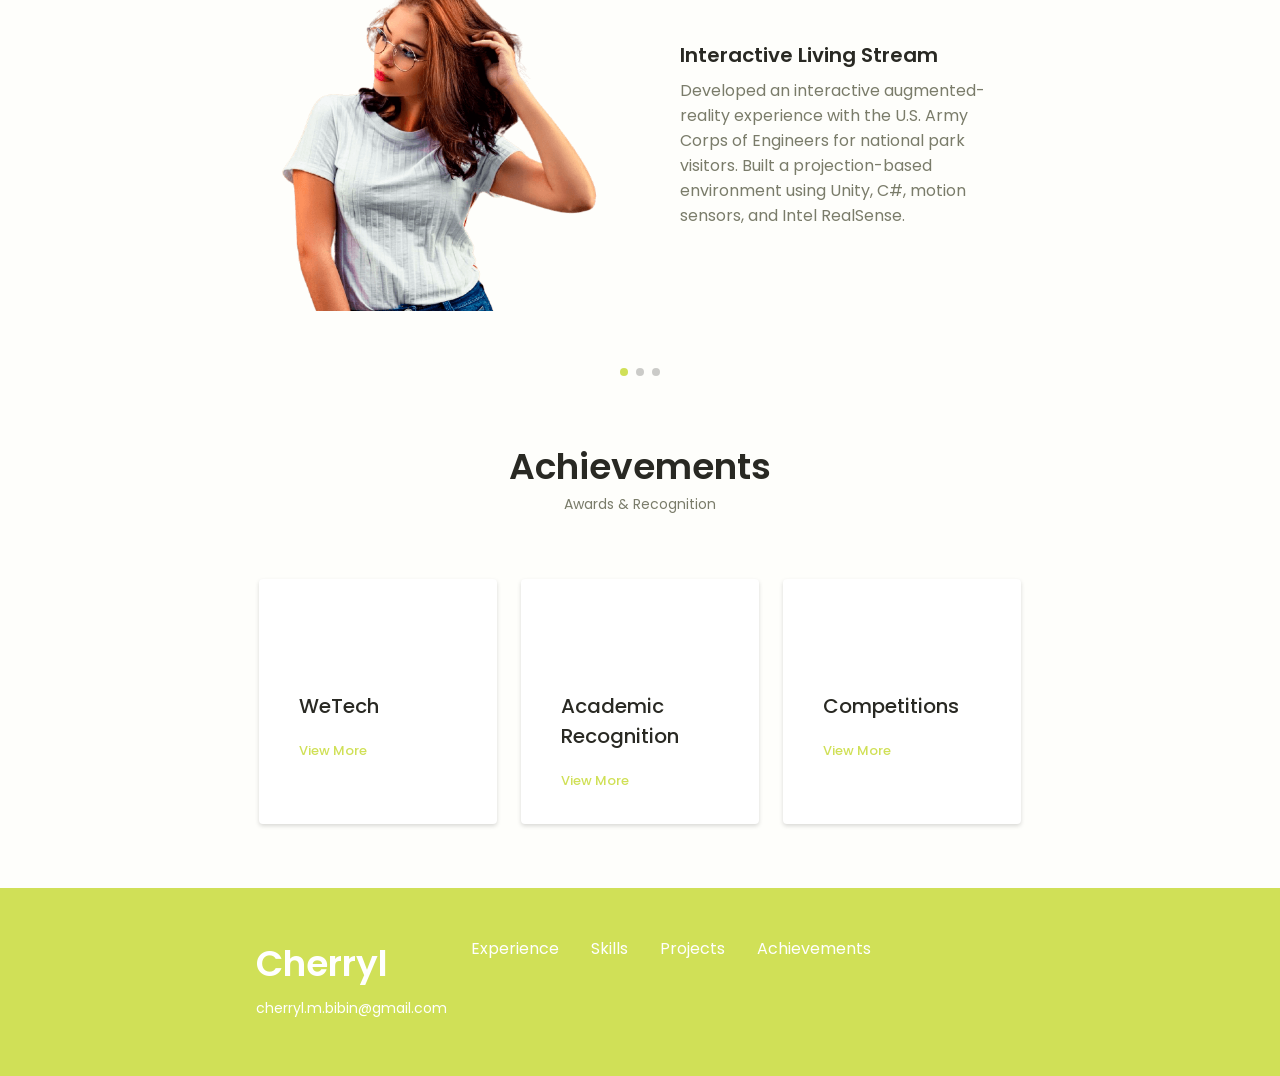
==== commit 922c8e7b: "Update portfolio" ====
--- a/index.html
+++ b/index.html
@@ -1,859 +1,1431 @@
 <!DOCTYPE html>
-    <html lang="en">
-    <head>
-        <meta charset="UTF-8">
-        <meta name="viewport" content="width=device-width, initial-scale=1.0">
-
-        <!--==================== UNICONS ====================-->
-        <link rel="stylesheet" href="https://unicons.iconscout.com/release/v4.0.0/css/line.css">
-        
-        <!--==================== SWIPER CSS ====================-->
-        <link rel="stylesheet" href="assets/css/swiper-bundle.min.css">
-        
-        <!--==================== CSS ====================-->
-        <link rel="stylesheet" href="assets/css/styles.css">
-
-        <title>Responsive Portfolio Website</title>
-    </head>
-    <body>
-        <!--==================== HEADER ====================-->
-        <header class="header" id="header">
-            <nav class="nav container">
-                <a href="#" class="nav__logo">Cherryl</a>
-
-                <div class="nav__menu" id="nav-menu">
-                    <ul class="nav__list grid">
-                        <li class="nav__item">
-                            <a href="#home" class="nav__link active-link">
-                                <i class="uil uil-estate nav__icon"></i>Home
-                            </a>
-                        </li>
-                        <li class="nav__item">
-                            <a href="#about" class="nav__link">
-                                <i class="uil uil-user nav__icon"></i>About
-                            </a>
-                        </li>
-                        <li class="nav__item">
-                            <a href="#skills" class="nav__link">
-                                <i class="uil uil-file-alt nav__icon"></i>Skills
-                            </a>
-                        </li>
-                        <li class="nav__item">
-                            <a href="#services" class="nav__link">
-                                <i class="uil uil-briefcase-alt nav__icon"></i>Leadership
-                            </a>
-                        </li>
-                        <li class="nav__item">
-                            <a href="#portfolio" class="nav__link">
-                                <i class="uil uil-scenery nav__icon"></i>Projects
-                            </a>
-                        </li>
-                        <!-- <li class="nav__item">
-                            <a href="#contact" class="nav__link">
-                                <i class="uil uil-message nav__icon"></i>Contactme
-                            </a>
-                        </li> -->
-                    </ul>
-                    <i class="uil uil-times nav__close" id="nav-close"></i>
-                </div>
-                <div class="nav__btns">
-                    <!--Theme change button-->
-                    <i class="uil uil-moon change-theme" id="theme-button"></i>
-
-                    <div class="nav__toggle" id="nav-toggle">
-                        <i class="uil uil-apps"></i>
-                    </div>
-                </div>
-            </nav>
-        </header>
-
-        <!--==================== MAIN ====================-->
-        <main class="main">
-            <!--==================== HOME ====================-->
-            <section class="home section" id="home">
-                <div class="home__container container grid">
-                    <div class="home__content grid">
-                        <div class="home__social">
-                            <a href="https://www.linkedin.com/in/cherrylmbibin/" target="_blank" class="home__social-icon">
-                                <i class="uil uil-linkedin-alt"></i>
-                            </a>
-                            <!-- <a href="https://dribble.com/" target="_blank" class="home__social-icon">
-                                <i class="uil uil-dribble"></i>
-                            </a> -->
-                            <a href="https://github.com/Cher-253" target="_blank" class="home__social-icon">
-                                <i class="uil uil-github-alt"></i>
-                            </a>
-                        </div>
-
-                        <div class="home__img">
-                            <svg class="home__blob" viewBox="0 0 350 187" xmlns="http://www.w3.org/2000/svg" xmlns:xlink="http://www.w3.org/1999/xlink">
-                                <!-- <mask id="mask0" mask-type="alpha">
-                                    <path d="M190.312 36.4879C206.582 62.1187 201.309 102.826 182.328 134.186C163.346 165.547 
-                                    130.807 187.559 100.226 186.353C69.6454 185.297 41.0228 161.023 21.7403 129.362C2.45775 
-                                    97.8511 -7.48481 59.1033 6.67581 34.5279C20.9871 10.1032 59.7028 -0.149132 97.9666 
-                                    0.00163737C136.23 0.303176 174.193 10.857 190.312 36.4879Z"/>
-                                </mask> -->
-                                <!-- <g mask="url(#mask0)">
-                                    <path d="M190.312 36.4879C206.582 62.1187 201.309 102.826 182.328 134.186C163.346 
-                                    165.547 130.807 187.559 100.226 186.353C69.6454 185.297 41.0228 161.023 21.7403 
-                                    129.362C2.45775 97.8511 -7.48481 59.1033 6.67581 34.5279C20.9871 10.1032 59.7028 
-                                    -0.149132 97.9666 0.00163737C136.23 0.303176 174.193 10.857 190.312 36.4879Z"/>
-                                    <image class="home__blob-img" x='12' y='18' xlink:href="assets/img/personal2.jpeg"/>
-                                </g> -->
-                                <img src="assets/img/personal2.jpeg" alt="" class="about__img">
-                            </svg>
-                        </div>
-                        <!-- <img src="assets/img/personal2.jpeg" alt="" class="about__img"> -->
-                        <div class="home__data">
-                            <h1 class="home__title">Hi, I'm Cherryl</h1>
-                            <h3 class="home__subtitle">Software Development, UI/UX Designing, Web Development, Data Analytics </h3>
-                            <p class="home__description">Graduating Computer Science Senior <br> The Univerity of Texas at Arlington <br> 2019-2023</p>
-                            <a href="#contact" class="button button--flex">
-                                Contact@ cherryl.m.bibin@gmail.com <i class="uil uil-message button__icon"></i>
-                            </a>       
-                            
-                        </div>
-                    </div>
-                    <div class="home__scroll">
-                        <a href="#about" class="home__scroll-button button--flex">
-                            <i class="uil uil-mouse-alt home__scroll-mouse"></i>
-                            <span class="home__scroll-name">Scroll down</span>
-                            <i class="uil uil-arrow-down home__scroll-arrow"></i>
+<html lang="en">
+
+<head>
+    <meta charset="UTF-8">
+    <meta name="viewport" content="width=device-width, initial-scale=1.0">
+
+    <!--==================== UNICONS ====================-->
+    <link rel="stylesheet"
+        href="https://unicons.iconscout.com/release/v4.0.0/css/line.css">
+
+    <!--==================== SWIPER CSS ====================-->
+    <link rel="stylesheet" href="assets/css/swiper-bundle.min.css">
+
+    <!--==================== CSS ====================-->
+    <link rel="stylesheet" href="assets/css/styles.css">
+
+    <title>Cherryl Maria Bibin | Software Engineer</title>
+</head>
+
+<body>
+
+    <!--==================== HEADER ====================-->
+    <header class="header" id="header">
+        <nav class="nav container">
+
+            <a href="#" class="nav__logo">Cherryl</a>
+
+            <div class="nav__menu" id="nav-menu">
+
+                <ul class="nav__list grid">
+
+                    <li class="nav__item">
+                        <a href="#home" class="nav__link active-link">
+                            <i class="uil uil-estate nav__icon"></i>
+                            Home
                         </a>
-                    </div>
-                </div>
-            </section>
-
-            <!--==================== ABOUT ====================-->
-            <section class="about section" id="about">
-                <h2 class="section__title">About Me</h2>
-                <span class="section__subtitle">Who am I?</span>
-                
-                <div class="about__container container grid">
-                    <img src="assets/img/personal3.jpeg" alt="" class="about__img">
-
-                    <div class="about__data">
-                        <p class="about__description">Rising Senior passionate about new and upcoming technologies within the industry. Looking for new opportunities within the tech industry.</p>
-                
-                        <div class="about__info">
-                            <div>
-                                <span class="about__info-title">Relevant Coursework</span>
-                                <span class="about__info-name">Cloud Computing | Human Computer Interaction | Artificial Intelligence | Fundamentals of Machine Learning | Computer Graphics | Computer Networks | Algorithms and Data Structures | Operating Systems </span>
-                                
-                            </div>
-                        </div>
-                        <div class="about__buttons">
-                            <a download="" href="assets/pdf/Bibin,CherrylMaria1.pdf" class="button button--flex">
-                            Download CV<i class="uil uil-download-alt button__icon"></i>
-                            </a>
-                        </div>
-                    </div>
-                </div>
-            </section>
-
-            <!--==================== TECHNICAL SKILLS ====================-->
-            <section class="skills section" id="skills">
-                <h2 class="section__title">Skills</h2>
-                <span class="section__subtitle">My technical level</span>
-
-                <div class="skills__container container grid">
-                    <div>
-                        <!--==================== SKILLS 1 ====================-->
-                        <div class="skills__content skills__open">
-                            <div class="skills__header">
-                                <i class="uil uil-brackets-curly skills__icon"></i>
-                                <div>
-                                    <h1 class="skills__title"> Programming Languages </h1>
-                                    <span class="skills__subtitle">3-4 years</span>
-                                </div>
-                                <i class="uil uil-angle-down skills__arrow"></i>
-                            </div>
-
-                            <div class="skills__list grid">
-                                <div class="skills__data">
-                                    <div class="skills__titles">
-                                        <h3 class="skills__name">Python</h3>
-                                        <span class="skills__number">90%</span>
-                                    </div>
-                                    <div class="skills__bar">
-                                        <span class="skills__percentage skills__python"></span>
-                                    </div>
-                                </div>
-
-                                <div class="skills__data">
-                                    <div class="skills__titles">
-                                        <h3 class="skills__name">JavaScript</h3>
-                                        <span class="skills__number">70%</span>
-                                    </div>
-                                    <div class="skills__bar">
-                                        <span class="skills__percentage skills__javascript"></span>
-                                    </div>
-                                </div>
-
-                                <div class="skills__data">
-                                    <div class="skills__titles">
-                                        <h3 class="skills__name">SQL</h3>
-                                        <span class="skills__number">70%</span>
-                                    </div>
-                                    <div class="skills__bar">
-                                        <span class="skills__percentage skills__sql"></span>
-                                    </div>
-                                </div>
-
-                                <div class="skills__data">
-                                    <div class="skills__titles">
-                                        <h3 class="skills__name">NodeJS</h3>
-                                        <span class="skills__number">60%</span>
-                                    </div>
-                                    <div class="skills__bar">
-                                        <span class="skills__percentage skills__nodejs"></span>
-                                    </div>
-                                </div>
-
-                            </div>
-                        </div>
-
-                        <!--==================== SKILLS 2 ====================-->
-                        <div class="skills__content skills__close">
-                            <div class="skills__header">
-                                <i class="uil uil-server-network skills__icon"></i>
-                                <div>
-                                    <h1 class="skills__title"> Tools/Software </h1>
-                                    <span class="skills__subtitle">2-3 years</span>
-                                </div>
-                                <i class="uil uil-angle-down skills__arrow"></i>
-                            </div>
-
-                            <div class="skills__list grid">
-                                <div class="skills__data">
-                                    <div class="skills__titles">
-                                        <h3 class="skills__name">Git</h3>
-                                        <span class="skills__number">70%</span>
-                                    </div>
-                                    <div class="skills__bar">
-                                        <span class="skills__percentage skills__git"></span>
-                                    </div>
-                                </div>
-
-                                <div class="skills__data">
-                                    <div class="skills__titles">
-                                        <h3 class="skills__name">MongoDB</h3>
-                                        <span class="skills__number">60%</span>
-                                    </div>
-                                    <div class="skills__bar">
-                                        <span class="skills__percentage skills__mongodb"></span>
-                                    </div>
-                                </div>
-
-                                <div class="skills__data">
-                                    <div class="skills__titles">
-                                        <h3 class="skills__name">Linux Operating System</h3>
-                                        <span class="skills__number">70%</span>
-                                    </div>
-                                    <div class="skills__bar">
-                                        <span class="skills__percentage skills__linux"></span>
-                                    </div>
-                                </div>
-
-                                <div class="skills__data">
-                                    <div class="skills__titles">
-                                        <h3 class="skills__name">Jupyter</h3>
-                                        <span class="skills__number">65%</span>
-                                    </div>
-                                    <div class="skills__bar">
-                                        <span class="skills__percentage skills__jupyter"></span>
-                                    </div>
-                                </div>
-                            </div>
-                        </div>
-                    </div>
-
-                    <div>
-                        <!--==================== SKILLS 3 ====================-->
-                        <div class="skills__content skills__close">
-                            <div class="skills__header">
-                                <i class="uil uil-swatchbook skills__icon"></i>
-                                <div>
-                                    <h1 class="skills__title"> Cloud Technologies </h1>
-                                    <span class="skills__subtitle">0-1 year</span>
-                                </div>
-                                <i class="uil uil-angle-down skills__arrow"></i>
-                            </div>
-
-                            <div class="skills__list grid">
-                                <div class="skills__data">
-                                    <div class="skills__titles">
-                                        <h3 class="skills__name">Google Cloud Platform</h3>
-                                        <span class="skills__number">60%</span>
-                                    </div>
-                                    <div class="skills__bar">
-                                        <span class="skills__percentage skills__gcp"></span>
-                                    </div>
-                                </div>
-
-                                <div class="skills__data">
-                                    <div class="skills__titles">
-                                        <h3 class="skills__name">Docker</h3>
-                                        <span class="skills__number">50%</span>
-                                    </div>
-                                    <div class="skills__bar">
-                                        <span class="skills__percentage skills__docker"></span>
-                                    </div>
-                                </div>
-
-                                <div class="skills__data">
-                                    <div class="skills__titles">
-                                        <h3 class="skills__name">Kubernetes</h3>
-                                        <span class="skills__number">55%</span>
-                                    </div>
-                                    <div class="skills__bar">
-                                        <span class="skills__percentage skills__kubernetes"></span>
-                                    </div>
-                                </div>
-                            </div>
-                        </div>
-                    </div>
-                </div>
-            </section>
-
-            <!--==================== QUALIFICATION ====================-->
-            <section class="qualification section">
-                <h2 class="section__title">Experiences</h2>
-                <span class="section__subtitle">Professional </span>
-
-                <div class="qualification__container container">
-                    <div class="qualification__tabs">
-                        <div class="qualification__button button--flex qualification__active" data-target='#education'>
-                            <i class="uil uil-graduation-cap qualification__icon"></i>
-                            Education
-                        </div>
-
-                        <div class="qualification__button button--flex" data-target='#work'>
-                            <i class="uil uil-briefcase-alt qualification__icon"></i>
-                            Work
-                        </div>
-                    </div>
-
-                    <div class="qualification__sections">
-                        <!--==================== QUALIFICATION CONTENT 1 ====================-->
-                        <div class="qualification__content qualification__active" data-content id="education">
-                            <!--==================== QUALIFICATION 1 ====================-->
-                            <div class="qualification__data">
-                                <div>
-                                    <h3 class="qualification__title">Undergraduate Researcher - The Hybrid Atelier</h3>
-                                    <span class="qualification__subtitle">Human Computer Interaction Research</span>
-                                    <div class="qualification__calendar">
-                                        <i class="uil uil-calendar-alt"></i>
-                                        2020 - 2023
-                                    </div>
-                                </div>
-
-                                <div>
-                                    <span class="qualification__rounder"></span>
-                                    <span class="qualification__line"></span>
-                                </div>
-                            </div>
-
-                            <!--==================== QUALIFICATION 2 ====================-->
-                            <div class="qualification__data">
-                                <div></div>
-                                <div>
-                                    <span class="qualification__rounder"></span>
-                                    <span class="qualification__line"></span>
-                                </div>
-
-                                <div>
-                                    <h3 class="qualification__title">Schneider Electric - Go Green Challenge</h3>
-                                    <span class="qualification__subtitle">Regional Finalist <br> North America</span>
-                                    <div class="qualification__calendar">
-                                        <i class="uil uil-calendar-alt"></i>
-                                        2021
-                                    </div>
-                                </div>
-                            </div>
-
-                            <!--==================== QUALIFICATION 3 ====================-->
-                            <div class="qualification__data">
-                                <div>
-                                    <h3 class="qualification__title">Infosys - Summer of Ideas Challenge</h3>
-                                    <span class="qualification__subtitle">Software Designer</span>
-                                    <div class="qualification__calendar">
-                                        <i class="uil uil-calendar-alt"></i>
-                                        2020
-                                    </div>
-                                </div>
-
-                                <div>
-                                    <span class="qualification__rounder"></span>
-                                </div>
-                            </div>
-                        </div>
-
-                        <!--==================== QUALIFICATION CONTENT 2 ====================-->
-                        <div class="qualification__content" data-content id="work">
-                            <!--==================== QUALIFICATION 1 ====================-->
-                            <div class="qualification__data">
-                                <div>
-                                    <h3 class="qualification__title">Meta (Previously Facebook)</h3>
-                                    <span class="qualification__subtitle">Data Center Engineering Intern</span>
-                                    <div class="qualification__calendar">
-                                        <i class="uil uil-calendar-alt"></i>
-                                        2022
-                                    </div>
-                                </div>
-
-                                <div>
-                                    <span class="qualification__rounder"></span>
-                                    <span class="qualification__line"></span>
-                                </div>
-                            </div>
-
-                            <!--==================== QUALIFICATION 2 ====================-->
-                            <div class="qualification__data">
-                                <div></div>
-
-                                <div>
-                                    <span class="qualification__rounder"></span>
-                                    <!-- <span class="qualification__line"></span> -->
-                                </div>
-
-                                <div>
-                                    <h3 class="qualification__title">Logituit</h3>
-                                    <span class="qualification__subtitle">Software Development Intern</span>
-                                    <div class="qualification__calendar">
-                                        <i class="uil uil-calendar-alt"></i>
-                                        2021
-                                    </div>
-                                </div>
-                            </div>
-                        </div>
-                    </div>
-                </div>
-            </section>
-
-            <!--==================== SERVICES ====================-->
-            <section class="services section" id="services">
-                <h2 class="section__title">Leadership Experiences</h2>
-                <span class="section__subtitle">Honors and Awards</span>
-                <div class="services__container container grid">
-                    <!--==================== SERVICES 1 ====================-->
-                    <div class="services__content">
-                        <div>
-                            <i class="uil uil-web-grid services__icon"></i>
-                            <h3 class="services__title">Peer Academic Leader</h3>
-                        </div>
-
-                        <span class="button button--flex button--small button--link services__button">
-                            View More
-                            <i class="uil uil-arrow-right button__icon"></i>
-                        </span>
-
-                        <div class="services__modal">
-                            <div class="services__modal-content">
-                                <h4 class="services__modal-title">Peer Academic Leader</h4>
-                                <i class="uil uil-times services__modal-close"></i>
-
-                                <ul class="services__modal-services grid">
-                                   <li class="services__modal-service">
-                                       <i class="uil uil-check-circle services__modal-icon"></i>
-                                       <p>Peer Instructor for freshmen class of 33 students</p>
-                                   </li> 
-                                   <li class="services__modal-service">
-                                        <i class="uil uil-check-circle services__modal-icon"></i>
-                                        <p>Worked with senior Instructors and designed course work and lectures</p>
-                                    </li>
-                                    <li class="services__modal-service">
-                                        <i class="uil uil-check-circle services__modal-icon"></i>
-                                        <p>Introduced the students into life and expectations of a college student</p>
-                                    </li>
-                                    <li class="services__modal-service">
-                                        <i class="uil uil-check-circle services__modal-icon"></i>
-                                        <p>Provided timely feedback to students on their performance</p>
-                                    </li>
-                                </ul>
-                            </div>
-                        </div>
-                    </div>
-
-                    <!--==================== SERVICES 2 ====================-->
-                    <div class="services__content">
-                        <div>
-                            <i class="uil uil-arrow services__icon"></i>
-                            <h3 class="services__title">College of Engineering Senator</h3>
-                        </div>
-
-                        <span class="button button--flex button--small button--link services__button">
-                            View More
-                            <i class="uil uil-arrow-right button__icon"></i>
-                        </span>
-
-                        <div class="services__modal">
-                            <div class="services__modal-content">
-                                <h4 class="services__modal-title">College of Engineering Senator</h4>
-                                <i class="uil uil-times services__modal-close"></i>
-
-                                <ul class="services__modal-services grid">
-                                   <li class="services__modal-service">
-                                       <i class="uil uil-check-circle services__modal-icon"></i>
-                                       <p>Served as an Engineering Senator in the UT Arlington Student Government for two years</p>
-                                   </li> 
-                                   <li class="services__modal-service">
-                                        <i class="uil uil-check-circle services__modal-icon"></i>
-                                        <p>Created and implemented several resolutions impacting the student community</p>
-                                    </li>
-                                    <li class="services__modal-service">
-                                        <i class="uil uil-check-circle services__modal-icon"></i>
-                                        <p>Received Senator Spotlight recognition twice for contributions to the community</p>
-                                    </li>
-                                    <li class="services__modal-service">
-                                        <i class="uil uil-check-circle services__modal-icon"></i>
-                                        <p>Re-elected to represent the College of Engineering 3 times</p>
-                                    </li>
-                                </ul>
-                            </div>
-                        </div>
-                    </div>
-
-                    <!--==================== SERVICES 3 ====================-->
-                    <div class="services__content">
-                        <div>
-                            <!-- Social Media Head, Maverick Malayalees - Cultural Organization -->
-                            <i class="uil uil-pen services__icon"></i>
-                            <h3 class="services__title">Social Media <br>Head</h3>
-                        </div>
-
-                        <span class="button button--flex button--small button--link services__button">
-                            View More
-                            <i class="uil uil-arrow-right button__icon"></i>
-                        </span>
-
-                        <div class="services__modal">
-                            <div class="services__modal-content">
-                                <h4 class="services__modal-title">Social Media Head</h4>
-                                <i class="uil uil-times services__modal-close"></i>
-
-                                <ul class="services__modal-services grid">
-                                   <li class="services__modal-service">
-                                       <i class="uil uil-check-circle services__modal-icon"></i>
-                                       <p>Managed social media handles of cultural organization on campus</p>
-                                   </li> 
-                                   <li class="services__modal-service">
-                                        <i class="uil uil-check-circle services__modal-icon"></i>
-                                        <p>Responsible for creation and management of content</p>
-                                    </li>
-                                    <li class="services__modal-service">
-                                        <i class="uil uil-check-circle services__modal-icon"></i>
-                                        <p>Responsible for interactions with community members and peers</p>
-                                    </li>
-                                    <li class="services__modal-service">
-                                        <i class="uil uil-check-circle services__modal-icon"></i>
-                                        <p>In charge of overseeing and organizing events across the organization</p>
-                                    </li>
-                                </ul>
-                            </div>
-                        </div>
-                    </div>
-                </div>
-            </section>
-            <!-- https://imgur.com/bgljEWT  gif page -->
-            <!-- <img src="Your address here.gif"> -->
-            <!--==================== PORTFOLIO ====================-->
-            <section class="portfolio section" id="portfolio">
-                <h2 class="section__title">Projects</h2>
-                <span class="section__subtitle">Technical projects</span>
-
-                <div class="portfolio__container container swiper-container">
-                    <div class="swiper-wrapper">
-                        <!--==================== PORTFOLIO 1 ====================-->
-                        <div class="portfolio__content grid swiper-slide">
-                            <img src="assets/img/gifGame.gif" class="portfolio__img">
-                            <div class="portfolio__data">
-                                <h3 class="portfolio__title">The Battles Within</h3>
-                                <p class="portfolio__description">Gaming application developed using Unity 3D with multiple levels and provided real time player statisitics </p>
-                                <a href="https://youtu.be/0D4EbLijYYg" target=_blank class="button button--flex button--small portfolio__button">
-                                    Youtube Link
-                                    <i class="uil uil-arrow-right button__icon"></i>
-                                </a>
-                            </div>
-                        </div>
-
-                        <!--==================== PORTFOLIO 2 ====================-->
-                        <div class="portfolio__content grid swiper-slide">
-                            <!-- <iframe src="https://giphy.com/embed/lZiltnaSxehuDUf3cc" width="480" height="300" frameBorder="0" class="giphy-embed" allowFullScreen></iframe><p><a href="https://giphy.com/gifs/lZiltnaSxehuDUf3cc">via GIPHY</a></p> -->
-                            <img src="assets/img/gif2.gif" alt="" class="portfolio__img">
-                            <div class="portfolio__data">
-                                <h3 class="portfolio__title">Embodied Interactions</h3>
-                                <p class="portfolio__description">Created interactive multi user interface by establishing a persistent connection across multiple devices through multicast web socket server programming. Directed communication from one device to another using event triggers and handling. Utilized JQuery, JavaScript and AWS EC2 instances to execute project.</p>
-                                <a href="https://youtu.be/VUXP3ayoh_0" target=_blank class="button button--flex button--small portfolio__button">
-                                    Youtube Link
-                                    <i class="uil uil-arrow-right button__icon"></i>
-                                </a>
-                            </div>
-                        </div>
-
-                        <!--==================== PORTFOLIO 3 ====================-->
-                        <div class="portfolio__content grid swiper-slide">
-                            <img src="assets/img/gif3.gif" alt="" class="portfolio__img">
-                            <div class="portfolio__data">
-                                <h3 class="portfolio__title">Pokédex</h3>
-                                <p class="portfolio__description">Created an interactive Geographic Information System on AWS using Javascript, HTML, CSS and jQuery to simulate a Pokédex gaming environment. Utilized Geolocation Google APIs and the RESTful Pokémon API to extract exact locations of pokémons in the simulation.</p>
-                                <a href="https://youtu.be/MXdGceVr8wI" target=_blank class="button button--flex button--small portfolio__button">
-                                    Youtube Link
-                                    <i class="uil uil-arrow-right button__icon"></i>
-                                </a>
-                            </div>
-                        </div>
-                    </div>
-
-                    <!--Add Arrows-->
-                    <div class="swiper-button-next">
-                        <i class="uil uil-angle-right-b swiper-portfolio-icon"></i>
-                    </div>
-                    <div class="swiper-button-prev">
-                        <i class="uil uil-angle-left-b swiper-portfolio-icon"></i>
-                    </div>
-
-                    <!--Add Pagination-->  
-                    <div class="swiper-pagination"></div>
-                </div> 
-            </section>
-
-            <!-- below was beginning of proj in mind section -->
-            <!-- ==================== PROJECT IN MIND ====================
-            <section class="project section">
-                <div class="project__bg">
-                    <div class="project__container container grid">
-                        <div class="project__data">
-                            <h2 class="project__title">You have a new Project</h2>
-                            <p class="project__description">Contact me now and get a 30% discount on your new project.</p>
-                            <a href="#contact" class="button button--flex button--white">
-                                Contact Me
-                                <i class="uil uil-message project__icon button__icon"></i>
-                            </a>
-                        </div>
-
-                        <img src="assets/img/project.png" alt="" class="project__img">
-                    </div>
-                </div>
-            </section> -->
-            <!-- now is end of proj in mind section -->
-            <!--==================== TESTIMONIAL ====================-->
-            <!-- <section class="testimonial section">
-                <h2 class="section__title">Testimonial</h2>
-                <span class="section__subtitle">My client saying</span>
-
-                <div class="testimonial__container container swiper-container">
-                    <div class="swiper-wrapper"> -->
-                        <!--==================== TESTIMONIAL 1 ====================-->
-                        <!-- <div class="testimonial__content swiper-slide">
-                            <div class="testimonial__data">
-                                <div class="testimonial__header">
-                                    <img src="assets/img/testimonial1.jpg" alt="" class="testimonial__img">
-                                    <div>
-                                        <h3 class="testimonial__name">Sara Smith</h3>
-                                        <span class="testimonial__client">Client</span>
-
-                                    </div>                                
-                                </div>
-
-                                <div>
-                                    <i class="uil uil-star testimonial__icon-star"></i>
-                                    <i class="uil uil-star testimonial__icon-star"></i>
-                                    <i class="uil uil-star testimonial__icon-star"></i>
-                                    <i class="uil uil-star testimonial__icon-star"></i>
-                                    <i class="uil uil-star testimonial__icon-star"></i>
-                                </div>
-                            </div>
-
-                            <p class="testimonial__description">I get a good impression, I carry out my project with all the possible quality and attention and support 24 hours a day.</p>
-
-                        </div> -->
-
-                        <!--==================== TESTIMONIAL 1 ====================-->
-                        <!-- <div class="testimonial__content swiper-slide">
-                            <div class="testimonial__data">
-                                <div class="testimonial__header">
-                                    <img src="assets/img/testimonial2.jpg" alt="" class="testimonial__img">
-                                    <div>
-                                        <h3 class="testimonial__name">Matt Robinson</h3>
-                                        <span class="testimonial__client">Client</span>
-
-                                    </div>                                
-                                </div>
-
-                                <div>
-                                    <i class="uil uil-star testimonial__icon-star"></i>
-                                    <i class="uil uil-star testimonial__icon-star"></i>
-                                    <i class="uil uil-star testimonial__icon-star"></i>
-                                    <i class="uil uil-star testimonial__icon-star"></i>
-                                    <i class="uil uil-star testimonial__icon-star"></i>
-                                </div>
-                            </div>
-
-                            <p class="testimonial__description">I get a good impression, I carry out my project with all the possible quality and attention and support 24 hours a day.</p>
-                            
-                        </div> -->
-
-                        <!--==================== TESTIMONIAL 3 ====================-->
-                        <!-- <div class="testimonial__content swiper-slide">
-                            <div class="testimonial__data">
-                                <div class="testimonial__header">
-                                    <img src="assets/img/testimonial3.jpg" alt="" class="testimonial__img">
-                                    <div>
-                                        <h3 class="testimonial__name">Raul Harris</h3>
-                                        <span class="testimonial__client">Client</span>
-
-                                    </div>                                
-                                </div>
-
-                                <div>
-                                    <i class="uil uil-star testimonial__icon-star"></i>
-                                    <i class="uil uil-star testimonial__icon-star"></i>
-                                    <i class="uil uil-star testimonial__icon-star"></i>
-                                    <i class="uil uil-star testimonial__icon-star"></i>
-                                    <i class="uil uil-star testimonial__icon-star"></i>
-                                </div>
-                            </div>
-
-                            <p class="testimonial__description">I get a good impression, I carry out my project with all the possible quality and attention and support 24 hours a day.</p>
-                            
-                        </div>
-                    </div> -->
-
-                    <!-- Add Pagination -->
-                    <!-- <div class="swiper-pagination swiper-pagination-testimonial"></div>
-                </div>
-            </section> -->
-
-            <!--==================== CONTACT ME ====================-->
-            <!-- <section class="contact section" id="contact">
-                <h2 class="section__title">Contact Me</h2>
-                <span class="section__subtitle">Looking forward to new opportunities</span>
-
-                <div class="contact__container container grid">
-                    <div>
-                        <div class="contact__information">
-                            <i class="uil uil-phone contact__icon"></i>
-
-                            <div>
-                                <h3 class="contact__title">Call Me</h3>
-                                <span class="contact__subtitle"></span>
-                            </div>
-                        </div>
-
-                        <div class="contact__information">
-                            <i class="uil uil-envelope contact__icon"></i>
-
-                            <div>
-                                <h3 class="contact__title">Email</h3>
-                                <span class="contact__subtitle">cherryl.m.bibin@gmail.com</span>
-                            </div>
-                        </div>
-
-                        <div class="contact__information">
-                            <i class="uil uil-map-marker contact__icon"></i>
-
-                            <div>
-                                <h3 class="contact__title">Location</h3>
-                                <span class="contact__subtitle">Peru - Lima Av. Bolivar #123</span>
-                            </div>
-                        </div>
-                    </div>
-
-                    <form action="" class="contact__form grid">
-                        <div class="contact__inputs grid">
-                            <div class="contact__content">
-                                <label for="" class="contact__label">Name</label>
-                                <input type="text" class="contact__input">
-                            </div>
-                            <div class="contact__content">
-                                <label for="" class="contact__label">Email</label>
-                                <input type="email" class="contact__input">
-                            </div>
-                        </div>
-                        <div class="contact__content">
-                            <label for="" class="contact__label">Project</label>
-                            <input type="text" class="contact__input">
-                        </div>
-                        <div class="contact__content">
-                            <label for="" class="contact__label">Message</label>
-                            <textarea name="" id="" cols="0" rows="7" class="contact__input"></textarea>
-                        </div>
-
-                        <div>
-                            <a href="#" class="button button--flex">
-                                Send Message
-                                <i class="uil uil-message button__icon"></i>
-                            </a>
-                        </div>
-                    </form>
-                </div>
-            </section> -->
-        </main>
-
-        <!--==================== FOOTER ====================-->
-        <footer class="footer">
-            <div class="footer__bg">
-                <div class="footer__container container grid">
-                    <div>
-                        <h1 class="footer__title">Cherryl</h1>
-                        <span class="footer__subtitle">cherryl.m.bibin@gmail.com</span>
-                    </div>
-
-                    <ul class="footer__links">
-                        <li>
-                            <a href="#services" class="footer__link">Leadership Experiences</a>
-                        </li>
-                        <li>
-                            <a href="#skills" class="footer__link">Skills</a>
-                        </li>
-                        <li>
-                            <a href="#about" class="footer__link">About Me</a>
-                        </li>
-                    </ul>
-
-                    <div class="footer__socials">
-                        <a href="https://www.linkedin.com/in/cherrylmbibin/" target="_blank" class="footer__social">
+                    </li>
+
+                    <li class="nav__item">
+                        <a href="#about" class="nav__link">
+                            <i class="uil uil-user nav__icon"></i>
+                            About
+                        </a>
+                    </li>
+
+                    <li class="nav__item">
+                        <a href="#skills" class="nav__link">
+                            <i class="uil uil-file-alt nav__icon"></i>
+                            Skills
+                        </a>
+                    </li>
+
+                    <li class="nav__item">
+                        <a href="#experience" class="nav__link">
+                            <i class="uil uil-briefcase-alt nav__icon"></i>
+                            Experience
+                        </a>
+                    </li>
+
+                    <li class="nav__item">
+                        <a href="#portfolio" class="nav__link">
+                            <i class="uil uil-scenery nav__icon"></i>
+                            Projects
+                        </a>
+                    </li>
+
+                    <li class="nav__item">
+                        <a href="#achievements" class="nav__link">
+                            <i class="uil uil-award nav__icon"></i>
+                            Achievements
+                        </a>
+                    </li>
+
+                </ul>
+
+                <i class="uil uil-times nav__close" id="nav-close"></i>
+
+            </div>
+
+            <div class="nav__btns">
+
+                <i class="uil uil-moon change-theme" id="theme-button"></i>
+
+                <div class="nav__toggle" id="nav-toggle">
+                    <i class="uil uil-apps"></i>
+                </div>
+
+            </div>
+
+        </nav>
+    </header>
+
+
+    <!--==================== MAIN ====================-->
+    <main class="main">
+
+
+        <!--==================== HOME ====================-->
+        <section class="home section" id="home">
+
+            <div class="home__container container grid">
+
+                <div class="home__content grid">
+
+                    <div class="home__social">
+
+                        <a href="https://www.linkedin.com/in/cherrylmbibin/"
+                           target="_blank"
+                           class="home__social-icon"
+                           aria-label="LinkedIn">
                             <i class="uil uil-linkedin-alt"></i>
                         </a>
 
-                        <a href="https://github.com/Cher-253" target="_blank" class="footer__social">
+                        <a href="https://github.com/Cher-253"
+                           target="_blank"
+                           class="home__social-icon"
+                           aria-label="GitHub">
                             <i class="uil uil-github-alt"></i>
                         </a>
 
-                        <!-- <a href="https://www.twitter.com/" target="_blank" class="footer__social">
-                            <i class="uil uil-twitter-alt"></i>
-                        </a> -->
-                    </div>
-                </div>
-
-
-
-
-                <!-- startodd -->
-                <!-- <div class="home__social">
-                    <a href="https://www.linkedin.com/in/cherrylmbibin/" target="_blank" class="home__social-icon">
+                    </div>
+
+
+                    <div class="home__img">
+
+                        <svg class="home__blob"
+                             viewBox="0 0 350 187"
+                             xmlns="http://www.w3.org/2000/svg">
+
+                            <image
+                                src="assets/img/personal2.jpeg"
+                                class="about__img"
+                                width="350"
+                                height="187"
+                                preserveAspectRatio="xMidYMid slice">
+                            </image>
+
+                        </svg>
+
+                    </div>
+
+
+                    <div class="home__data">
+
+                        <h1 class="home__title">
+                            Hi, I'm Cherryl
+                        </h1>
+
+                        <h3 class="home__subtitle">
+                            Software Engineer
+                        </h3>
+
+                        <p class="home__description">
+                            Cloud-Native & Distributed Systems
+                            <br>
+                            Generative AI
+                            <br>
+                            Backend Engineering
+                        </p>
+
+                        <a href="mailto:cherryl.m.bibin@gmail.com"
+                           class="button button--flex">
+
+                            Contact Me
+                            <i class="uil uil-message button__icon"></i>
+
+                        </a>
+
+                    </div>
+
+                </div>
+
+
+                <div class="home__scroll">
+
+                    <a href="#about"
+                       class="home__scroll-button button--flex">
+
+                        <i class="uil uil-mouse-alt home__scroll-mouse"></i>
+
+                        <span class="home__scroll-name">
+                            Scroll down
+                        </span>
+
+                        <i class="uil uil-arrow-down home__scroll-arrow"></i>
+
+                    </a>
+
+                </div>
+
+            </div>
+
+        </section>
+
+
+        <!--==================== ABOUT ====================-->
+        <section class="about section" id="about">
+
+            <h2 class="section__title">
+                About Me
+            </h2>
+
+            <span class="section__subtitle">
+                Software Engineer
+            </span>
+
+
+            <div class="about__container container grid">
+
+                <img src="assets/img/personal3.jpeg"
+                     alt="Cherryl"
+                     class="about__img">
+
+
+                <div class="about__data">
+
+                    <p class="about__description">
+
+                        Software Engineer with 3+ years of experience
+                        building and operating backend services,
+                        distributed data pipelines, and event-driven
+                        systems for enterprise engineering platforms.
+
+                        <br><br>
+
+                        Experienced in Go, Python, gRPC, NATS,
+                        OpenSearch, Cassandra, PostgreSQL, Redis,
+                        Kubernetes, Docker, AWS, and Datadog.
+
+                        <br><br>
+
+                        Previously developed LLM-powered applications
+                        and Retrieval-Augmented Generation (RAG)
+                        pipelines using Python, LangChain, Weaviate,
+                        GPT, and LLaMA.
+
+                    </p>
+
+
+                    <div class="about__info">
+
+                        <div>
+
+                            <span class="about__info-title">
+                                3+
+                            </span>
+
+                            <span class="about__info-name">
+                                Years<br>
+                                Experience
+                            </span>
+
+                        </div>
+
+
+                        <div>
+
+                            <span class="about__info-title">
+                                Backend
+                            </span>
+
+                            <span class="about__info-name">
+                                Distributed<br>
+                                Systems
+                            </span>
+
+                        </div>
+
+
+                        <div>
+
+                            <span class="about__info-title">
+                                AI
+                            </span>
+
+                            <span class="about__info-name">
+                                LLM &<br>
+                                RAG
+                            </span>
+
+                        </div>
+
+                    </div>
+
+
+                    <div class="about__buttons">
+
+                        <a download
+                           href="assets/pdf/Cherryl-Maria-Bibin-Resume.pdf"
+                           class="button button--flex">
+
+                            Download Resume
+
+                            <i class="uil uil-download-alt button__icon"></i>
+
+                        </a>
+
+                    </div>
+
+                </div>
+
+            </div>
+
+        </section>
+
+
+        <!--==================== SKILLS ====================-->
+        <section class="skills section" id="skills">
+
+            <h2 class="section__title">
+                Skills
+            </h2>
+
+            <span class="section__subtitle">
+                Technologies I work with
+            </span>
+
+
+            <div class="skills__container container grid">
+
+                <div>
+
+                    <!-- LANGUAGES -->
+                    <div class="skills__content skills__open">
+
+                        <div class="skills__header">
+
+                            <i class="uil uil-brackets-curly skills__icon"></i>
+
+                            <div>
+
+                                <h1 class="skills__title">
+                                    Languages
+                                </h1>
+
+                                <span class="skills__subtitle">
+                                    Go · Python · JavaScript · SQL · C++
+                                </span>
+
+                            </div>
+
+                            <i class="uil uil-angle-down skills__arrow"></i>
+
+                        </div>
+
+
+                        <div class="skills__list grid">
+
+                            <div class="skills__data">
+                                <div class="skills__titles">
+                                    <h3 class="skills__name">Go</h3>
+                                </div>
+                            </div>
+
+                            <div class="skills__data">
+                                <div class="skills__titles">
+                                    <h3 class="skills__name">Python</h3>
+                                </div>
+                            </div>
+
+                            <div class="skills__data">
+                                <div class="skills__titles">
+                                    <h3 class="skills__name">JavaScript</h3>
+                                </div>
+                            </div>
+
+                            <div class="skills__data">
+                                <div class="skills__titles">
+                                    <h3 class="skills__name">SQL</h3>
+                                </div>
+                            </div>
+
+                            <div class="skills__data">
+                                <div class="skills__titles">
+                                    <h3 class="skills__name">C++</h3>
+                                </div>
+                            </div>
+
+                        </div>
+
+                    </div>
+
+
+                    <!-- BACKEND -->
+                    <div class="skills__content skills__close">
+
+                        <div class="skills__header">
+
+                            <i class="uil uil-server-network skills__icon"></i>
+
+                            <div>
+
+                                <h1 class="skills__title">
+                                    Backend & Distributed Systems
+                                </h1>
+
+                                <span class="skills__subtitle">
+                                    Scalable backend infrastructure
+                                </span>
+
+                            </div>
+
+                            <i class="uil uil-angle-down skills__arrow"></i>
+
+                        </div>
+
+
+                        <div class="skills__list grid">
+
+                            <div class="skills__data">
+                                <div class="skills__titles">
+                                    <h3 class="skills__name">
+                                        Microservices
+                                    </h3>
+                                </div>
+                            </div>
+
+                            <div class="skills__data">
+                                <div class="skills__titles">
+                                    <h3 class="skills__name">
+                                        gRPC
+                                    </h3>
+                                </div>
+                            </div>
+
+                            <div class="skills__data">
+                                <div class="skills__titles">
+                                    <h3 class="skills__name">
+                                        REST APIs
+                                    </h3>
+                                </div>
+                            </div>
+
+                            <div class="skills__data">
+                                <div class="skills__titles">
+                                    <h3 class="skills__name">
+                                        Event-Driven Architecture
+                                    </h3>
+                                </div>
+                            </div>
+
+                            <div class="skills__data">
+                                <div class="skills__titles">
+                                    <h3 class="skills__name">
+                                        NATS
+                                    </h3>
+                                </div>
+                            </div>
+
+                        </div>
+
+                    </div>
+
+                </div>
+
+
+                <div>
+
+                    <!-- DATA -->
+                    <div class="skills__content skills__close">
+
+                        <div class="skills__header">
+
+                            <i class="uil uil-database skills__icon"></i>
+
+                            <div>
+
+                                <h1 class="skills__title">
+                                    Data & Analytics
+                                </h1>
+
+                                <span class="skills__subtitle">
+                                    Data platforms & pipelines
+                                </span>
+
+                            </div>
+
+                            <i class="uil uil-angle-down skills__arrow"></i>
+
+                        </div>
+
+
+                        <div class="skills__list grid">
+
+                            <div class="skills__data">
+                                <div class="skills__titles">
+                                    <h3 class="skills__name">
+                                        OpenSearch
+                                    </h3>
+                                </div>
+                            </div>
+
+                            <div class="skills__data">
+                                <div class="skills__titles">
+                                    <h3 class="skills__name">
+                                        Cassandra
+                                    </h3>
+                                </div>
+                            </div>
+
+                            <div class="skills__data">
+                                <div class="skills__titles">
+                                    <h3 class="skills__name">
+                                        PostgreSQL
+                                    </h3>
+                                </div>
+                            </div>
+
+                            <div class="skills__data">
+                                <div class="skills__titles">
+                                    <h3 class="skills__name">
+                                        Redis
+                                    </h3>
+                                </div>
+                            </div>
+
+                            <div class="skills__data">
+                                <div class="skills__titles">
+                                    <h3 class="skills__name">
+                                        MongoDB
+                                    </h3>
+                                </div>
+                            </div>
+
+                        </div>
+
+                    </div>
+
+
+                    <!-- AI -->
+                    <div class="skills__content skills__close">
+
+                        <div class="skills__header">
+
+                            <i class="uil uil-robot skills__icon"></i>
+
+                            <div>
+
+                                <h1 class="skills__title">
+                                    Generative AI / ML
+                                </h1>
+
+                                <span class="skills__subtitle">
+                                    LLMs · RAG · AI Applications
+                                </span>
+
+                            </div>
+
+                            <i class="uil uil-angle-down skills__arrow"></i>
+
+                        </div>
+
+
+                        <div class="skills__list grid">
+
+                            <div class="skills__data">
+                                <div class="skills__titles">
+                                    <h3 class="skills__name">GPT</h3>
+                                </div>
+                            </div>
+
+                            <div class="skills__data">
+                                <div class="skills__titles">
+                                    <h3 class="skills__name">LLaMA</h3>
+                                </div>
+                            </div>
+
+                            <div class="skills__data">
+                                <div class="skills__titles">
+                                    <h3 class="skills__name">LangChain</h3>
+                                </div>
+                            </div>
+
+                            <div class="skills__data">
+                                <div class="skills__titles">
+                                    <h3 class="skills__name">RAG</h3>
+                                </div>
+                            </div>
+
+                            <div class="skills__data">
+                                <div class="skills__titles">
+                                    <h3 class="skills__name">Weaviate</h3>
+                                </div>
+                            </div>
+
+                            <div class="skills__data">
+                                <div class="skills__titles">
+                                    <h3 class="skills__name">Vector Embeddings</h3>
+                                </div>
+                            </div>
+
+                        </div>
+
+                    </div>
+
+
+                    <!-- CLOUD -->
+                    <div class="skills__content skills__close">
+
+                        <div class="skills__header">
+
+                            <i class="uil uil-cloud skills__icon"></i>
+
+                            <div>
+
+                                <h1 class="skills__title">
+                                    Cloud & DevOps
+                                </h1>
+
+                                <span class="skills__subtitle">
+                                    Cloud-native infrastructure
+                                </span>
+
+                            </div>
+
+                            <i class="uil uil-angle-down skills__arrow"></i>
+
+                        </div>
+
+
+                        <div class="skills__list grid">
+
+                            <div class="skills__data">
+                                <div class="skills__titles">
+                                    <h3 class="skills__name">
+                                        Kubernetes
+                                    </h3>
+                                </div>
+                            </div>
+
+                            <div class="skills__data">
+                                <div class="skills__titles">
+                                    <h3 class="skills__name">
+                                        Docker
+                                    </h3>
+                                </div>
+                            </div>
+
+                            <div class="skills__data">
+                                <div class="skills__titles">
+                                    <h3 class="skills__name">
+                                        AWS
+                                    </h3>
+                                </div>
+                            </div>
+
+                            <div class="skills__data">
+                                <div class="skills__titles">
+                                    <h3 class="skills__name">
+                                        GitHub Actions
+                                    </h3>
+                                </div>
+                            </div>
+
+                            <div class="skills__data">
+                                <div class="skills__titles">
+                                    <h3 class="skills__name">
+                                        CI/CD
+                                    </h3>
+                                </div>
+                            </div>
+
+                            <div class="skills__data">
+                                <div class="skills__titles">
+                                    <h3 class="skills__name">
+                                        Linux
+                                    </h3>
+                                </div>
+                            </div>
+
+                        </div>
+
+                    </div>
+
+                </div>
+
+            </div>
+
+        </section>
+
+
+        <!--==================== EXPERIENCE ====================-->
+        <section class="qualification section" id="experience">
+
+            <h2 class="section__title">
+                Experience
+            </h2>
+
+            <span class="section__subtitle">
+                Professional
+            </span>
+
+
+            <div class="qualification__container container">
+
+                <div class="qualification__tabs">
+
+                    <div class="qualification__button button--flex qualification__active"
+                         data-target="#work">
+
+                        <i class="uil uil-briefcase-alt qualification__icon"></i>
+
+                        Work
+
+                    </div>
+
+
+                    <div class="qualification__button button--flex"
+                         data-target="#education">
+
+                        <i class="uil uil-graduation-cap qualification__icon"></i>
+
+                        Education
+
+                    </div>
+
+                </div>
+
+
+                <div class="qualification__sections">
+
+
+                    <!--==================== WORK ====================-->
+                    <div class="qualification__content qualification__active"
+                         data-content
+                         id="work">
+
+
+                        <!-- CLOUD BEES -->
+                        <div class="qualification__data">
+
+                            <div>
+
+                                <h3 class="qualification__title">
+                                    CloudBees
+                                </h3>
+
+                                <span class="qualification__subtitle">
+                                    Software Engineer
+                                    <br>
+                                    Bengaluru, India
+                                </span>
+
+                                <div class="qualification__calendar">
+
+                                    <i class="uil uil-calendar-alt"></i>
+
+                                    2023 – Present
+
+                                </div>
+
+                            </div>
+
+
+                            <div>
+
+                                <span class="qualification__rounder"></span>
+                                <span class="qualification__line"></span>
+
+                            </div>
+
+                        </div>
+
+
+                        <!-- MACHANI -->
+                        <div class="qualification__data">
+
+                            <div></div>
+
+                            <div>
+
+                                <span class="qualification__rounder"></span>
+                                <span class="qualification__line"></span>
+
+                            </div>
+
+
+                            <div>
+
+                                <h3 class="qualification__title">
+                                    Machani Robotics
+                                </h3>
+
+                                <span class="qualification__subtitle">
+                                    Software Engineer
+                                    <br>
+                                    AI & Robotics
+                                </span>
+
+                                <div class="qualification__calendar">
+
+                                    <i class="uil uil-calendar-alt"></i>
+
+                                    6 months
+
+                                </div>
+
+                            </div>
+
+                        </div>
+
+
+                        <!-- META -->
+                        <div class="qualification__data">
+
+                            <div>
+
+                                <h3 class="qualification__title">
+                                    Meta
+                                </h3>
+
+                                <span class="qualification__subtitle">
+                                    Data Center Engineering Intern
+                                </span>
+
+                                <div class="qualification__calendar">
+
+                                    <i class="uil uil-calendar-alt"></i>
+
+                                    2022
+
+                                </div>
+
+                            </div>
+
+
+                            <div>
+
+                                <span class="qualification__rounder"></span>
+                                <span class="qualification__line"></span>
+
+                            </div>
+
+                        </div>
+
+
+                        <!-- LOGITUIT -->
+                        <div class="qualification__data">
+
+                            <div></div>
+
+                            <div>
+
+                                <span class="qualification__rounder"></span>
+
+                            </div>
+
+
+                            <div>
+
+                                <h3 class="qualification__title">
+                                    Logituit
+                                </h3>
+
+                                <span class="qualification__subtitle">
+                                    Software Development Intern
+                                </span>
+
+                                <div class="qualification__calendar">
+
+                                    <i class="uil uil-calendar-alt"></i>
+
+                                    2021
+
+                                </div>
+
+                            </div>
+
+                        </div>
+
+
+                    </div>
+
+
+                    <!--==================== EDUCATION ====================-->
+                    <div class="qualification__content"
+                         data-content
+                         id="education">
+
+
+                        <div class="qualification__data">
+
+                            <div>
+
+                                <h3 class="qualification__title">
+                                    The University of Texas at Arlington
+                                </h3>
+
+                                <span class="qualification__subtitle">
+                                    B.Tech., Computer Science Engineering
+                                    <br>
+                                    GPA: 3.6 / 4.0
+                                </span>
+
+                                <div class="qualification__calendar">
+
+                                    <i class="uil uil-calendar-alt"></i>
+
+                                    2019 – 2023
+
+                                </div>
+
+                            </div>
+
+
+                            <div>
+
+                                <span class="qualification__rounder"></span>
+
+                            </div>
+
+                        </div>
+
+
+                        <div class="qualification__data">
+
+                            <div></div>
+
+                            <div>
+
+                                <span class="qualification__rounder"></span>
+
+                            </div>
+
+
+                            <div>
+
+                                <h3 class="qualification__title">
+                                    Undergraduate Researcher
+                                </h3>
+
+                                <span class="qualification__subtitle">
+                                    Human-Computer Interaction,
+                                    NLP, Computer Vision & Interactive Systems
+                                </span>
+
+                                <div class="qualification__calendar">
+
+                                    <i class="uil uil-calendar-alt"></i>
+
+                                    2020 – 2023
+
+                                </div>
+
+                            </div>
+
+                        </div>
+
+
+                    </div>
+
+                </div>
+
+            </div>
+
+        </section>
+
+
+        <!--==================== PROJECTS ====================-->
+        <section class="portfolio section" id="portfolio">
+
+            <h2 class="section__title">
+                Projects
+            </h2>
+
+            <span class="section__subtitle">
+                Technical projects
+            </span>
+
+
+            <div class="portfolio__container container swiper-container">
+
+                <div class="swiper-wrapper">
+
+
+                    <!-- PROJECT 1 -->
+                    <div class="portfolio__content grid swiper-slide">
+
+                        <img src="assets/img/project.png"
+                             alt="Interactive Living Stream"
+                             class="portfolio__img">
+
+
+                        <div class="portfolio__data">
+
+                            <h3 class="portfolio__title">
+                                Interactive Living Stream
+                            </h3>
+
+                            <p class="portfolio__description">
+
+                                Developed an interactive augmented-reality
+                                experience with the U.S. Army Corps of Engineers
+                                for national park visitors.
+
+                                Built a projection-based environment using
+                                Unity, C#, motion sensors, and Intel RealSense.
+
+                            </p>
+
+                        </div>
+
+                    </div>
+
+
+                    <!-- PROJECT 2 -->
+                    <div class="portfolio__content grid swiper-slide">
+
+                        <img src="assets/img/gifGame.gif"
+                             alt="The Battles Within"
+                             class="portfolio__img">
+
+
+                        <div class="portfolio__data">
+
+                            <h3 class="portfolio__title">
+                                The Battles Within
+                            </h3>
+
+                            <p class="portfolio__description">
+
+                                Developed a Unity-based Android game
+                                focused on mental-health awareness,
+                                featuring multiple game modes,
+                                player metrics, animations,
+                                and interactive gameplay systems.
+
+                            </p>
+
+
+                            <a href="https://youtu.be/0D4EbLijYYg"
+                               target="_blank"
+                               class="button button--flex button--small portfolio__button">
+
+                                Project Video
+
+                                <i class="uil uil-arrow-right button__icon"></i>
+
+                            </a>
+
+                        </div>
+
+                    </div>
+
+
+                    <!-- PROJECT 3 -->
+                    <div class="portfolio__content grid swiper-slide">
+
+                        <img src="assets/img/portfolio3.jpg"
+                             alt="AirMon"
+                             class="portfolio__img">
+
+
+                        <div class="portfolio__data">
+
+                            <h3 class="portfolio__title">
+                                AirMon
+                            </h3>
+
+                            <p class="portfolio__description">
+
+                                Developed an IoT system for real-time
+                                air-quality and location monitoring using
+                                Arduino, environmental sensors, GPS,
+                                and cloud-based visualization.
+
+                                Integrated sensor data with Google Maps
+                                and ThingSpeak.
+
+                            </p>
+
+                        </div>
+
+                    </div>
+
+
+                </div>
+
+
+                <!-- SWIPER ARROWS -->
+                <div class="swiper-button-next">
+
+                    <i class="uil uil-angle-right-b swiper-portfolio-icon"></i>
+
+                </div>
+
+
+                <div class="swiper-button-prev">
+
+                    <i class="uil uil-angle-left-b swiper-portfolio-icon"></i>
+
+                </div>
+
+
+                <div class="swiper-pagination"></div>
+
+            </div>
+
+        </section>
+
+
+        <!--==================== ACHIEVEMENTS ====================-->
+        <section class="services section" id="achievements">
+
+            <h2 class="section__title">
+                Achievements
+            </h2>
+
+            <span class="section__subtitle">
+                Awards & Recognition
+            </span>
+
+
+            <div class="services__container container grid">
+
+
+                <!-- 1 -->
+                <div class="services__content">
+
+                    <div>
+
+                        <i class="uil uil-trophy services__icon"></i>
+
+                        <h3 class="services__title">
+                            WeTech
+                        </h3>
+
+                    </div>
+
+
+                    <span class="button button--flex button--small button--link services__button">
+
+                        View More
+
+                        <i class="uil uil-arrow-right button__icon"></i>
+
+                    </span>
+
+
+                    <div class="services__modal">
+
+                        <div class="services__modal-content">
+
+                            <h4 class="services__modal-title">
+                                WeTech
+                            </h4>
+
+                            <i class="uil uil-times services__modal-close"></i>
+
+
+                            <ul class="services__modal-services grid">
+
+                                <li class="services__modal-service">
+
+                                    <i class="uil uil-check-circle services__modal-icon"></i>
+
+                                    <p>
+                                        1st Place — WeTech Regional Pitch
+                                    </p>
+
+                                </li>
+
+
+                                <li class="services__modal-service">
+
+                                    <i class="uil uil-check-circle services__modal-icon"></i>
+
+                                    <p>
+                                        Global Finalist — WeTech World Pitch
+                                    </p>
+
+                                </li>
+
+                            </ul>
+
+                        </div>
+
+                    </div>
+
+                </div>
+
+
+                <!-- 2 -->
+                <div class="services__content">
+
+                    <div>
+
+                        <i class="uil uil-graduation-cap services__icon"></i>
+
+                        <h3 class="services__title">
+                            Academic<br>Recognition
+                        </h3>
+
+                    </div>
+
+
+                    <span class="button button--flex button--small button--link services__button">
+
+                        View More
+
+                        <i class="uil uil-arrow-right button__icon"></i>
+
+                    </span>
+
+
+                    <div class="services__modal">
+
+                        <div class="services__modal-content">
+
+                            <h4 class="services__modal-title">
+                                Academic Recognition
+                            </h4>
+
+                            <i class="uil uil-times services__modal-close"></i>
+
+
+                            <ul class="services__modal-services grid">
+
+                                <li class="services__modal-service">
+
+                                    <i class="uil uil-check-circle services__modal-icon"></i>
+
+                                    <p>
+                                        Maverick Academic Scholarship
+                                        recipient for four consecutive years
+                                        (2019–2023)
+                                    </p>
+
+                                </li>
+
+
+                                <li class="services__modal-service">
+
+                                    <i class="uil uil-check-circle services__modal-icon"></i>
+
+                                    <p>
+                                        UROP Award — Undergraduate research
+                                        funding and faculty mentorship
+                                    </p>
+
+                                </li>
+
+                            </ul>
+
+                        </div>
+
+                    </div>
+
+                </div>
+
+
+                <!-- 3 -->
+                <div class="services__content">
+
+                    <div>
+
+                        <i class="uil uil-award services__icon"></i>
+
+                        <h3 class="services__title">
+                            Competitions
+                        </h3>
+
+                    </div>
+
+
+                    <span class="button button--flex button--small button--link services__button">
+
+                        View More
+
+                        <i class="uil uil-arrow-right button__icon"></i>
+
+                    </span>
+
+
+                    <div class="services__modal">
+
+                        <div class="services__modal-content">
+
+                            <h4 class="services__modal-title">
+                                Competitions
+                            </h4>
+
+                            <i class="uil uil-times services__modal-close"></i>
+
+
+                            <ul class="services__modal-services grid">
+
+                                <li class="services__modal-service">
+
+                                    <i class="uil uil-check-circle services__modal-icon"></i>
+
+                                    <p>
+                                        Regional Finalist — Schneider Electric
+                                        Go Green Challenge, North America
+                                    </p>
+
+                                </li>
+
+
+                                <li class="services__modal-service">
+
+                                    <i class="uil uil-check-circle services__modal-icon"></i>
+
+                                    <p>
+                                        Participant — Infosys Summer of Ideas
+                                        Challenge
+                                    </p>
+
+                                </li>
+
+                            </ul>
+
+                        </div>
+
+                    </div>
+
+                </div>
+
+
+            </div>
+
+        </section>
+
+
+    </main>
+
+
+    <!--==================== FOOTER ====================-->
+    <footer class="footer">
+
+        <div class="footer__bg">
+
+            <div class="footer__container container grid">
+
+
+                <div>
+
+                    <h1 class="footer__title">
+                        Cherryl
+                    </h1>
+
+                    <span class="footer__subtitle">
+                        cherryl.m.bibin@gmail.com
+                    </span>
+
+                </div>
+
+
+                <ul class="footer__links">
+
+                    <li>
+                        <a href="#experience" class="footer__link">
+                            Experience
+                        </a>
+                    </li>
+
+                    <li>
+                        <a href="#skills" class="footer__link">
+                            Skills
+                        </a>
+                    </li>
+
+                    <li>
+                        <a href="#portfolio" class="footer__link">
+                            Projects
+                        </a>
+                    </li>
+
+                    <li>
+                        <a href="#achievements" class="footer__link">
+                            Achievements
+                        </a>
+                    </li>
+
+                </ul>
+
+
+                <div class="footer__socials">
+
+                    <a href="https://www.linkedin.com/in/cherrylmbibin/"
+                       target="_blank"
+                       class="footer__social">
+
                         <i class="uil uil-linkedin-alt"></i>
+
                     </a>
-                    
-                    <a href="https://github.com/Cher-253" target="_blank" class="home__social-icon">
+
+
+                    <a href="https://github.com/Cher-253"
+                       target="_blank"
+                       class="footer__social">
+
                         <i class="uil uil-github-alt"></i>
+
                     </a>
-                </div> -->
-                <!-- end odd -->
-                <!-- <p class="footer__copy">&#169; Bedimcode. All rights reserved</p> -->
+
+
+                    <a href="mailto:cherryl.m.bibin@gmail.com"
+                       class="footer__social">
+
+                        <i class="uil uil-envelope"></i>
+
+                    </a>
+
+                </div>
+
             </div>
-        </footer>
-        
-        <!--==================== SCROLL TOP ====================-->
-        <a href="#" class="scrollup" id="scroll-up">
-            <i class="uil uil-arrow-up scrollup__icon"></i>
-        </a>
-
-        <!--==================== SWIPER JS ====================-->
-        <script src="assets/js/swiper-bundle.min.js"></script>
-
-        <!--==================== MAIN JS ====================-->
-        <script src="assets/js/main.js"></script>
-    </body>
-</html>
+
+        </div>
+
+    </footer>
+
+
+    <!--==================== SCROLL TOP ====================-->
+    <a href="#" class="scrollup" id="scroll-up">
+
+        <i class="uil uil-arrow-up scrollup__icon"></i>
+
+    </a>
+
+
+    <!--==================== SWIPER JS ====================-->
+    <script src="assets/js/swiper-bundle.min.js"></script>
+
+    <!--==================== MAIN JS ====================-->
+    <script src="assets/js/main.js"></script>
+
+</body>
+
+</html>
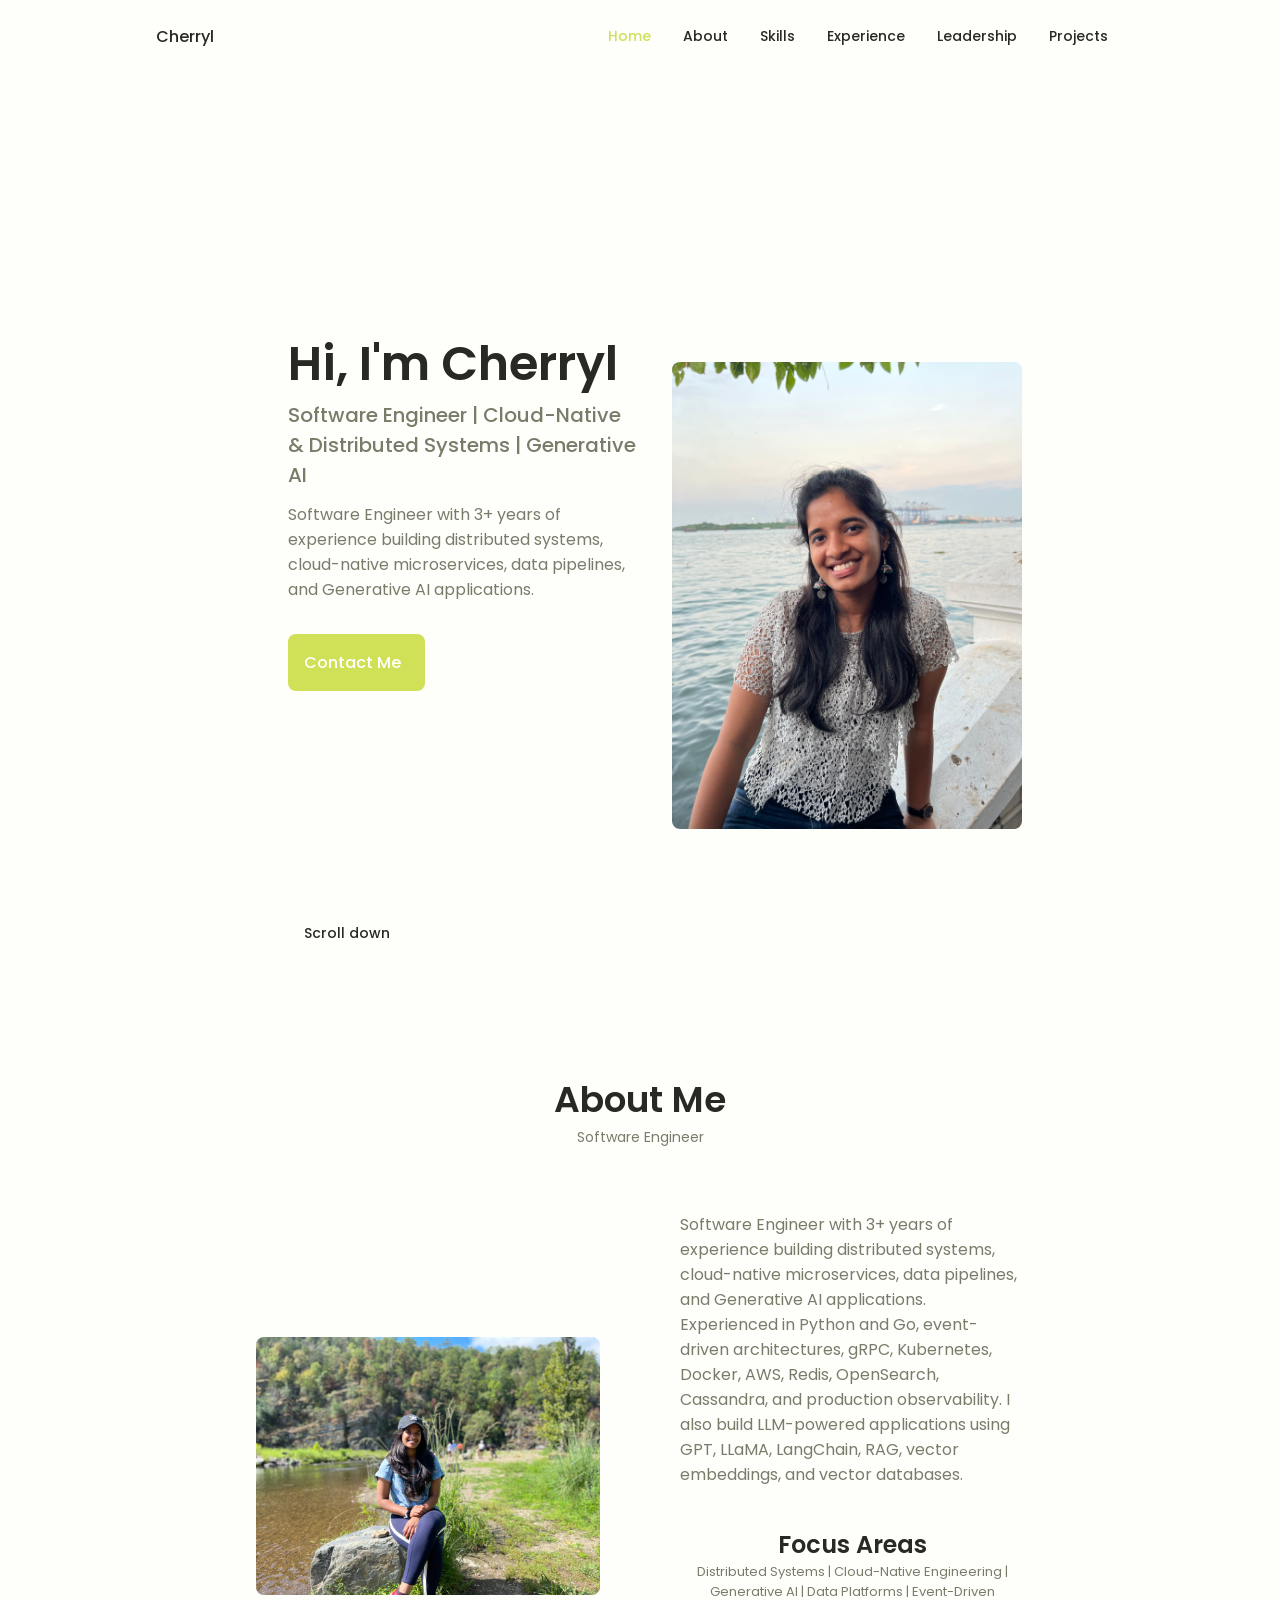
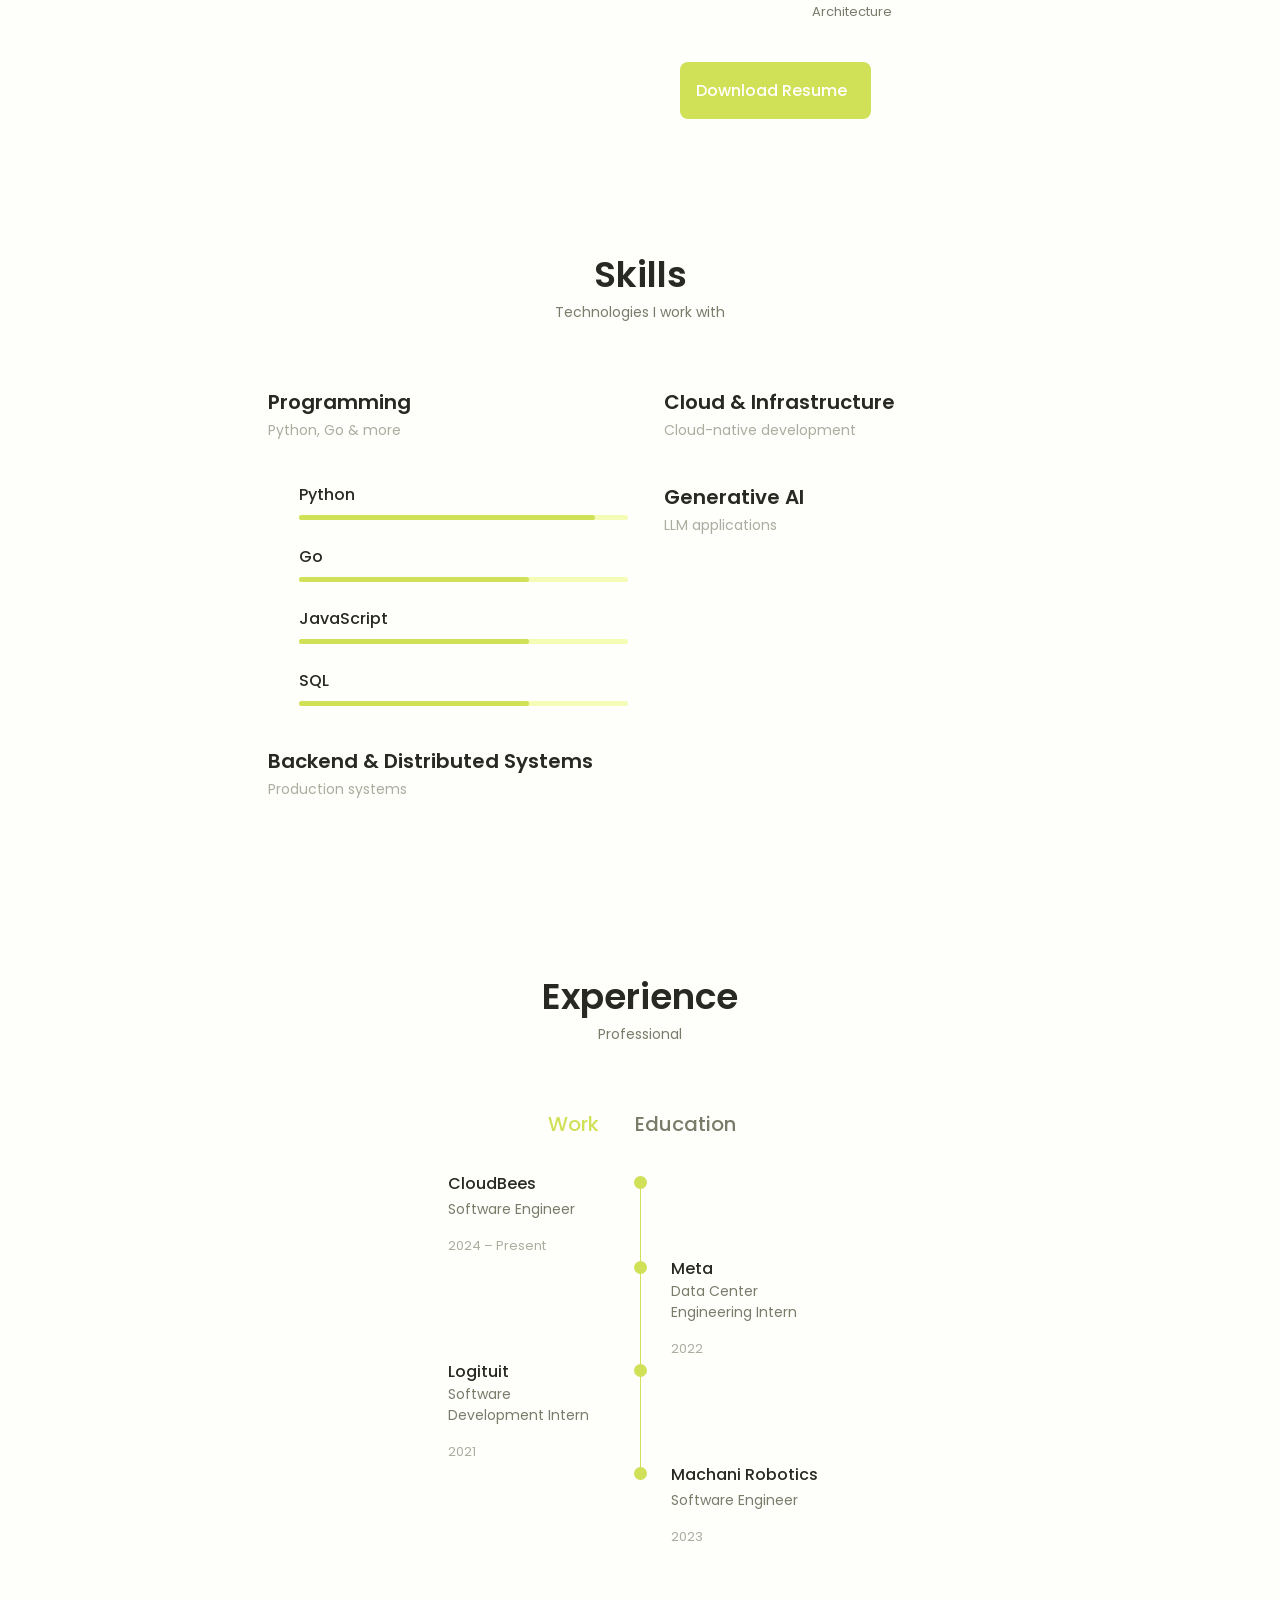
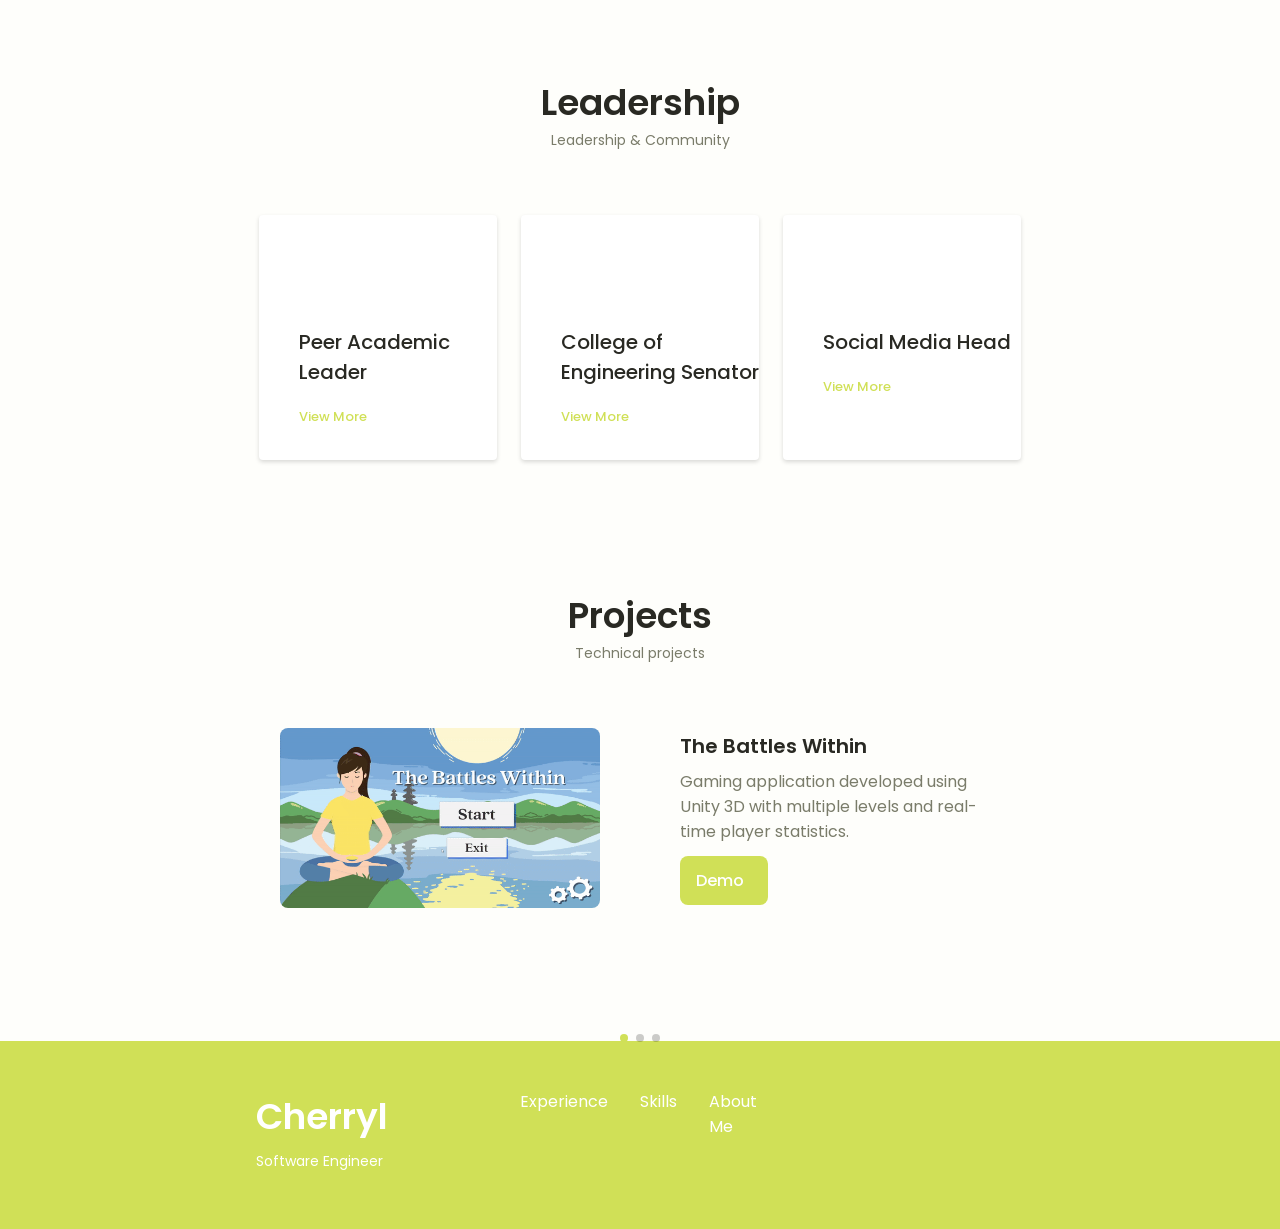
==== commit 4e836b2f: "Update portfolio" ====
--- a/index.html
+++ b/index.html
@@ -15,7 +15,7 @@
     <!--==================== CSS ====================-->
     <link rel="stylesheet" href="assets/css/styles.css">
 
-    <title>Cherryl Maria Bibin | Software Engineer</title>
+    <title>Cherryl Bibin | Software Engineer</title>
 </head>
 
 <body>
@@ -24,7 +24,7 @@
     <header class="header" id="header">
         <nav class="nav container">
 
-            <a href="#" class="nav__logo">Cherryl</a>
+            <a href="#home" class="nav__logo">Cherryl</a>
 
             <div class="nav__menu" id="nav-menu">
 
@@ -59,19 +59,19 @@
                     </li>
 
                     <li class="nav__item">
+                        <a href="#leadership" class="nav__link">
+                            <i class="uil uil-users-alt nav__icon"></i>
+                            Leadership
+                        </a>
+                    </li>
+
+                    <li class="nav__item">
                         <a href="#portfolio" class="nav__link">
                             <i class="uil uil-scenery nav__icon"></i>
                             Projects
                         </a>
                     </li>
 
-                    <li class="nav__item">
-                        <a href="#achievements" class="nav__link">
-                            <i class="uil uil-award nav__icon"></i>
-                            Achievements
-                        </a>
-                    </li>
-
                 </ul>
 
                 <i class="uil uil-times nav__close" id="nav-close"></i>
@@ -106,16 +106,14 @@
                     <div class="home__social">
 
                         <a href="https://www.linkedin.com/in/cherrylmbibin/"
-                           target="_blank"
-                           class="home__social-icon"
-                           aria-label="LinkedIn">
+                            target="_blank"
+                            class="home__social-icon">
                             <i class="uil uil-linkedin-alt"></i>
                         </a>
 
                         <a href="https://github.com/Cher-253"
-                           target="_blank"
-                           class="home__social-icon"
-                           aria-label="GitHub">
+                            target="_blank"
+                            class="home__social-icon">
                             <i class="uil uil-github-alt"></i>
                         </a>
 
@@ -125,16 +123,12 @@
                     <div class="home__img">
 
                         <svg class="home__blob"
-                             viewBox="0 0 350 187"
-                             xmlns="http://www.w3.org/2000/svg">
-
-                            <image
-                                src="assets/img/personal2.jpeg"
-                                class="about__img"
-                                width="350"
-                                height="187"
-                                preserveAspectRatio="xMidYMid slice">
-                            </image>
+                            viewBox="0 0 350 187"
+                            xmlns="http://www.w3.org/2000/svg">
+
+                            <img src="assets/img/personal2.jpeg"
+                                alt="Cherryl Bibin"
+                                class="about__img">
 
                         </svg>
 
@@ -148,19 +142,17 @@
                         </h1>
 
                         <h3 class="home__subtitle">
-                            Software Engineer
+                            Software Engineer | Cloud-Native & Distributed Systems | Generative AI
                         </h3>
 
                         <p class="home__description">
-                            Cloud-Native & Distributed Systems
-                            <br>
-                            Generative AI
-                            <br>
-                            Backend Engineering
+                            Software Engineer with 3+ years of experience building
+                            distributed systems, cloud-native microservices,
+                            data pipelines, and Generative AI applications.
                         </p>
 
                         <a href="mailto:cherryl.m.bibin@gmail.com"
-                           class="button button--flex">
+                            class="button button--flex">
 
                             Contact Me
                             <i class="uil uil-message button__icon"></i>
@@ -175,7 +167,7 @@
                 <div class="home__scroll">
 
                     <a href="#about"
-                       class="home__scroll-button button--flex">
+                        class="home__scroll-button button--flex">
 
                         <i class="uil uil-mouse-alt home__scroll-mouse"></i>
 
@@ -209,31 +201,25 @@
             <div class="about__container container grid">
 
                 <img src="assets/img/personal3.jpeg"
-                     alt="Cherryl"
-                     class="about__img">
+                    alt="Cherryl Bibin"
+                    class="about__img">
 
 
                 <div class="about__data">
 
                     <p class="about__description">
 
-                        Software Engineer with 3+ years of experience
-                        building and operating backend services,
-                        distributed data pipelines, and event-driven
-                        systems for enterprise engineering platforms.
-
-                        <br><br>
-
-                        Experienced in Go, Python, gRPC, NATS,
-                        OpenSearch, Cassandra, PostgreSQL, Redis,
-                        Kubernetes, Docker, AWS, and Datadog.
-
-                        <br><br>
-
-                        Previously developed LLM-powered applications
-                        and Retrieval-Augmented Generation (RAG)
-                        pipelines using Python, LangChain, Weaviate,
-                        GPT, and LLaMA.
+                        Software Engineer with 3+ years of experience building
+                        distributed systems, cloud-native microservices,
+                        data pipelines, and Generative AI applications.
+
+                        Experienced in Python and Go, event-driven architectures,
+                        gRPC, Kubernetes, Docker, AWS, Redis, OpenSearch,
+                        Cassandra, and production observability.
+
+                        I also build LLM-powered applications using GPT,
+                        LLaMA, LangChain, RAG, vector embeddings, and
+                        vector databases.
 
                     </p>
 
@@ -243,55 +229,31 @@
                         <div>
 
                             <span class="about__info-title">
-                                3+
+                                Focus Areas
                             </span>
 
                             <span class="about__info-name">
-                                Years<br>
-                                Experience
+
+                                Distributed Systems |
+                                Cloud-Native Engineering |
+                                Generative AI |
+                                Data Platforms |
+                                Event-Driven Architecture
+
                             </span>
 
                         </div>
 
-
-                        <div>
-
-                            <span class="about__info-title">
-                                Backend
-                            </span>
-
-                            <span class="about__info-name">
-                                Distributed<br>
-                                Systems
-                            </span>
-
-                        </div>
-
-
-                        <div>
-
-                            <span class="about__info-title">
-                                AI
-                            </span>
-
-                            <span class="about__info-name">
-                                LLM &<br>
-                                RAG
-                            </span>
-
-                        </div>
-
                     </div>
 
 
                     <div class="about__buttons">
 
                         <a download
-                           href="assets/pdf/Cherryl-Maria-Bibin-Resume.pdf"
-                           class="button button--flex">
+                            href="assets/pdf/Bibin,CherrylMaria1.pdf"
+                            class="button button--flex">
 
                             Download Resume
-
                             <i class="uil uil-download-alt button__icon"></i>
 
                         </a>
@@ -321,7 +283,8 @@
 
                 <div>
 
-                    <!-- LANGUAGES -->
+
+                    <!--==================== PROGRAMMING ====================-->
                     <div class="skills__content skills__open">
 
                         <div class="skills__header">
@@ -331,11 +294,11 @@
                             <div>
 
                                 <h1 class="skills__title">
-                                    Languages
+                                    Programming
                                 </h1>
 
                                 <span class="skills__subtitle">
-                                    Go · Python · JavaScript · SQL · C++
+                                    Python, Go & more
                                 </span>
 
                             </div>
@@ -348,41 +311,62 @@
                         <div class="skills__list grid">
 
                             <div class="skills__data">
+
+                                <div class="skills__titles">
+                                    <h3 class="skills__name">Python</h3>
+                                </div>
+
+                                <div class="skills__bar">
+                                    <span class="skills__percentage skills__python"></span>
+                                </div>
+
+                            </div>
+
+
+                            <div class="skills__data">
+
                                 <div class="skills__titles">
                                     <h3 class="skills__name">Go</h3>
                                 </div>
-                            </div>
-
-                            <div class="skills__data">
-                                <div class="skills__titles">
-                                    <h3 class="skills__name">Python</h3>
-                                </div>
-                            </div>
-
-                            <div class="skills__data">
+
+                                <div class="skills__bar">
+                                    <span class="skills__percentage skills__javascript"></span>
+                                </div>
+
+                            </div>
+
+
+                            <div class="skills__data">
+
                                 <div class="skills__titles">
                                     <h3 class="skills__name">JavaScript</h3>
                                 </div>
-                            </div>
-
-                            <div class="skills__data">
+
+                                <div class="skills__bar">
+                                    <span class="skills__percentage skills__javascript"></span>
+                                </div>
+
+                            </div>
+
+
+                            <div class="skills__data">
+
                                 <div class="skills__titles">
                                     <h3 class="skills__name">SQL</h3>
                                 </div>
-                            </div>
-
-                            <div class="skills__data">
-                                <div class="skills__titles">
-                                    <h3 class="skills__name">C++</h3>
-                                </div>
-                            </div>
-
-                        </div>
-
-                    </div>
-
-
-                    <!-- BACKEND -->
+
+                                <div class="skills__bar">
+                                    <span class="skills__percentage skills__sql"></span>
+                                </div>
+
+                            </div>
+
+                        </div>
+
+                    </div>
+
+
+                    <!--==================== BACKEND ====================-->
                     <div class="skills__content skills__close">
 
                         <div class="skills__header">
@@ -396,7 +380,7 @@
                                 </h1>
 
                                 <span class="skills__subtitle">
-                                    Scalable backend infrastructure
+                                    Production systems
                                 </span>
 
                             </div>
@@ -410,41 +394,25 @@
 
                             <div class="skills__data">
                                 <div class="skills__titles">
-                                    <h3 class="skills__name">
-                                        Microservices
-                                    </h3>
-                                </div>
-                            </div>
-
-                            <div class="skills__data">
-                                <div class="skills__titles">
-                                    <h3 class="skills__name">
-                                        gRPC
-                                    </h3>
-                                </div>
-                            </div>
-
-                            <div class="skills__data">
-                                <div class="skills__titles">
-                                    <h3 class="skills__name">
-                                        REST APIs
-                                    </h3>
-                                </div>
-                            </div>
-
-                            <div class="skills__data">
-                                <div class="skills__titles">
-                                    <h3 class="skills__name">
-                                        Event-Driven Architecture
-                                    </h3>
-                                </div>
-                            </div>
-
-                            <div class="skills__data">
-                                <div class="skills__titles">
-                                    <h3 class="skills__name">
-                                        NATS
-                                    </h3>
+                                    <h3 class="skills__name">Go Microservices</h3>
+                                </div>
+                            </div>
+
+                            <div class="skills__data">
+                                <div class="skills__titles">
+                                    <h3 class="skills__name">gRPC & REST APIs</h3>
+                                </div>
+                            </div>
+
+                            <div class="skills__data">
+                                <div class="skills__titles">
+                                    <h3 class="skills__name">Event-Driven Architecture</h3>
+                                </div>
+                            </div>
+
+                            <div class="skills__data">
+                                <div class="skills__titles">
+                                    <h3 class="skills__name">NATS & Redis</h3>
                                 </div>
                             </div>
 
@@ -457,21 +425,22 @@
 
                 <div>
 
-                    <!-- DATA -->
+
+                    <!--==================== CLOUD ====================-->
                     <div class="skills__content skills__close">
 
                         <div class="skills__header">
 
-                            <i class="uil uil-database skills__icon"></i>
+                            <i class="uil uil-cloud skills__icon"></i>
 
                             <div>
 
                                 <h1 class="skills__title">
-                                    Data & Analytics
+                                    Cloud & Infrastructure
                                 </h1>
 
                                 <span class="skills__subtitle">
-                                    Data platforms & pipelines
+                                    Cloud-native development
                                 </span>
 
                             </div>
@@ -485,64 +454,48 @@
 
                             <div class="skills__data">
                                 <div class="skills__titles">
-                                    <h3 class="skills__name">
-                                        OpenSearch
-                                    </h3>
-                                </div>
-                            </div>
-
-                            <div class="skills__data">
-                                <div class="skills__titles">
-                                    <h3 class="skills__name">
-                                        Cassandra
-                                    </h3>
-                                </div>
-                            </div>
-
-                            <div class="skills__data">
-                                <div class="skills__titles">
-                                    <h3 class="skills__name">
-                                        PostgreSQL
-                                    </h3>
-                                </div>
-                            </div>
-
-                            <div class="skills__data">
-                                <div class="skills__titles">
-                                    <h3 class="skills__name">
-                                        Redis
-                                    </h3>
-                                </div>
-                            </div>
-
-                            <div class="skills__data">
-                                <div class="skills__titles">
-                                    <h3 class="skills__name">
-                                        MongoDB
-                                    </h3>
-                                </div>
-                            </div>
-
-                        </div>
-
-                    </div>
-
-
-                    <!-- AI -->
+                                    <h3 class="skills__name">AWS</h3>
+                                </div>
+                            </div>
+
+                            <div class="skills__data">
+                                <div class="skills__titles">
+                                    <h3 class="skills__name">Docker</h3>
+                                </div>
+                            </div>
+
+                            <div class="skills__data">
+                                <div class="skills__titles">
+                                    <h3 class="skills__name">Kubernetes</h3>
+                                </div>
+                            </div>
+
+                            <div class="skills__data">
+                                <div class="skills__titles">
+                                    <h3 class="skills__name">GitHub Actions / CI/CD</h3>
+                                </div>
+                            </div>
+
+                        </div>
+
+                    </div>
+
+
+                    <!--==================== GENERATIVE AI ====================-->
                     <div class="skills__content skills__close">
 
                         <div class="skills__header">
 
-                            <i class="uil uil-robot skills__icon"></i>
+                            <i class="uil uil-brain skills__icon"></i>
 
                             <div>
 
                                 <h1 class="skills__title">
-                                    Generative AI / ML
+                                    Generative AI
                                 </h1>
 
                                 <span class="skills__subtitle">
-                                    LLMs · RAG · AI Applications
+                                    LLM applications
                                 </span>
 
                             </div>
@@ -556,13 +509,7 @@
 
                             <div class="skills__data">
                                 <div class="skills__titles">
-                                    <h3 class="skills__name">GPT</h3>
-                                </div>
-                            </div>
-
-                            <div class="skills__data">
-                                <div class="skills__titles">
-                                    <h3 class="skills__name">LLaMA</h3>
+                                    <h3 class="skills__name">GPT & LLaMA</h3>
                                 </div>
                             </div>
 
@@ -580,92 +527,7 @@
 
                             <div class="skills__data">
                                 <div class="skills__titles">
-                                    <h3 class="skills__name">Weaviate</h3>
-                                </div>
-                            </div>
-
-                            <div class="skills__data">
-                                <div class="skills__titles">
-                                    <h3 class="skills__name">Vector Embeddings</h3>
-                                </div>
-                            </div>
-
-                        </div>
-
-                    </div>
-
-
-                    <!-- CLOUD -->
-                    <div class="skills__content skills__close">
-
-                        <div class="skills__header">
-
-                            <i class="uil uil-cloud skills__icon"></i>
-
-                            <div>
-
-                                <h1 class="skills__title">
-                                    Cloud & DevOps
-                                </h1>
-
-                                <span class="skills__subtitle">
-                                    Cloud-native infrastructure
-                                </span>
-
-                            </div>
-
-                            <i class="uil uil-angle-down skills__arrow"></i>
-
-                        </div>
-
-
-                        <div class="skills__list grid">
-
-                            <div class="skills__data">
-                                <div class="skills__titles">
-                                    <h3 class="skills__name">
-                                        Kubernetes
-                                    </h3>
-                                </div>
-                            </div>
-
-                            <div class="skills__data">
-                                <div class="skills__titles">
-                                    <h3 class="skills__name">
-                                        Docker
-                                    </h3>
-                                </div>
-                            </div>
-
-                            <div class="skills__data">
-                                <div class="skills__titles">
-                                    <h3 class="skills__name">
-                                        AWS
-                                    </h3>
-                                </div>
-                            </div>
-
-                            <div class="skills__data">
-                                <div class="skills__titles">
-                                    <h3 class="skills__name">
-                                        GitHub Actions
-                                    </h3>
-                                </div>
-                            </div>
-
-                            <div class="skills__data">
-                                <div class="skills__titles">
-                                    <h3 class="skills__name">
-                                        CI/CD
-                                    </h3>
-                                </div>
-                            </div>
-
-                            <div class="skills__data">
-                                <div class="skills__titles">
-                                    <h3 class="skills__name">
-                                        Linux
-                                    </h3>
+                                    <h3 class="skills__name">Weaviate & Vector Embeddings</h3>
                                 </div>
                             </div>
 
@@ -697,20 +559,17 @@
                 <div class="qualification__tabs">
 
                     <div class="qualification__button button--flex qualification__active"
-                         data-target="#work">
+                        data-target="#work">
 
                         <i class="uil uil-briefcase-alt qualification__icon"></i>
-
                         Work
 
                     </div>
 
-
                     <div class="qualification__button button--flex"
-                         data-target="#education">
+                        data-target="#education">
 
                         <i class="uil uil-graduation-cap qualification__icon"></i>
-
                         Education
 
                     </div>
@@ -723,160 +582,88 @@
 
                     <!--==================== WORK ====================-->
                     <div class="qualification__content qualification__active"
-                         data-content
-                         id="work">
-
-
-                        <!-- CLOUD BEES -->
-                        <div class="qualification__data">
-
-                            <div>
-
-                                <h3 class="qualification__title">
-                                    CloudBees
-                                </h3>
-
-                                <span class="qualification__subtitle">
-                                    Software Engineer
-                                    <br>
-                                    Bengaluru, India
-                                </span>
-
-                                <div class="qualification__calendar">
-
-                                    <i class="uil uil-calendar-alt"></i>
-
-                                    2023 – Present
-
-                                </div>
-
-                            </div>
-
-
-                            <div>
-
-                                <span class="qualification__rounder"></span>
-                                <span class="qualification__line"></span>
-
-                            </div>
-
-                        </div>
-
-
-                        <!-- MACHANI -->
-                        <div class="qualification__data">
-
-                            <div></div>
-
-                            <div>
-
-                                <span class="qualification__rounder"></span>
-                                <span class="qualification__line"></span>
-
-                            </div>
-
-
-                            <div>
-
-                                <h3 class="qualification__title">
-                                    Machani Robotics
-                                </h3>
-
-                                <span class="qualification__subtitle">
-                                    Software Engineer
-                                    <br>
-                                    AI & Robotics
-                                </span>
-
-                                <div class="qualification__calendar">
-
-                                    <i class="uil uil-calendar-alt"></i>
-
-                                    6 months
-
-                                </div>
-
-                            </div>
-
-                        </div>
-
-
-                        <!-- META -->
-                        <div class="qualification__data">
-
-                            <div>
-
-                                <h3 class="qualification__title">
-                                    Meta
-                                </h3>
-
-                                <span class="qualification__subtitle">
-                                    Data Center Engineering Intern
-                                </span>
-
-                                <div class="qualification__calendar">
-
-                                    <i class="uil uil-calendar-alt"></i>
-
-                                    2022
-
-                                </div>
-
-                            </div>
-
-
-                            <div>
-
-                                <span class="qualification__rounder"></span>
-                                <span class="qualification__line"></span>
-
-                            </div>
-
-                        </div>
-
-
-                        <!-- LOGITUIT -->
-                        <div class="qualification__data">
-
-                            <div></div>
-
-                            <div>
-
-                                <span class="qualification__rounder"></span>
-
-                            </div>
-
-
-                            <div>
-
-                                <h3 class="qualification__title">
-                                    Logituit
-                                </h3>
-
-                                <span class="qualification__subtitle">
-                                    Software Development Intern
-                                </span>
-
-                                <div class="qualification__calendar">
-
-                                    <i class="uil uil-calendar-alt"></i>
-
-                                    2021
-
-                                </div>
-
-                            </div>
-
-                        </div>
-
+                        data-content
+                        id="work">
+
+
+                           <!--==================== QUALIFICATION 1 ====================-->
+                            <div class="qualification__data">
+                                <div>
+                                    <h3 class="qualification__title">CloudBees</h3>
+                                    <span class="qualification__subtitle">Software Engineer</span>
+                                    <div class="qualification__calendar">
+                                        <i class="uil uil-calendar-alt"></i>
+                                        2024 – Present
+                                    </div>
+                                </div>
+
+                                <div>
+                                    <span class="qualification__rounder"></span>
+                                    <span class="qualification__line"></span>
+                                </div>
+                            </div>
+
+                            <!--==================== QUALIFICATION 2 ====================-->
+                            <div class="qualification__data">
+                                <div></div>
+
+                                <div>
+                                    <span class="qualification__rounder"></span>
+                                    <span class="qualification__line"></span>
+                                </div>
+
+                                <div>
+                                    <h3 class="qualification__title">Meta</h3>
+                                    <span class="qualification__subtitle">Data Center Engineering Intern</span>
+                                    <div class="qualification__calendar">
+                                        <i class="uil uil-calendar-alt"></i>
+                                        2022
+                                    </div>
+                                </div>
+                            </div>
+
+                            <!--==================== QUALIFICATION 3 ====================-->
+                            <div class="qualification__data">
+                                <div>
+                                    <h3 class="qualification__title">Logituit</h3>
+                                    <span class="qualification__subtitle">Software Development Intern</span>
+                                    <div class="qualification__calendar">
+                                        <i class="uil uil-calendar-alt"></i>
+                                        2021
+                                    </div>
+                                </div>
+
+                                <div>
+                                    <span class="qualification__rounder"></span>
+                                    <span class="qualification__line"></span>
+                                </div>
+                            </div>
+
+                            <!--==================== QUALIFICATION 4 ====================-->
+                            <div class="qualification__data">
+                                <div></div>
+
+                                <div>
+                                    <span class="qualification__rounder"></span>
+                                </div>
+
+                                <div>
+                                    <h3 class="qualification__title">Machani Robotics</h3>
+                                    <span class="qualification__subtitle">Software Engineer</span>
+                                    <div class="qualification__calendar">
+                                        <i class="uil uil-calendar-alt"></i>
+                                        2023
+                                    </div>
+                                </div>
+                            </div>
 
                     </div>
 
 
                     <!--==================== EDUCATION ====================-->
                     <div class="qualification__content"
-                         data-content
-                         id="education">
+                        data-content
+                        id="education">
 
 
                         <div class="qualification__data">
@@ -888,9 +675,7 @@
                                 </h3>
 
                                 <span class="qualification__subtitle">
-                                    B.Tech., Computer Science Engineering
-                                    <br>
-                                    GPA: 3.6 / 4.0
+                                    B.S. Computer Science
                                 </span>
 
                                 <div class="qualification__calendar">
@@ -907,6 +692,7 @@
                             <div>
 
                                 <span class="qualification__rounder"></span>
+                                <span class="qualification__line"></span>
 
                             </div>
 
@@ -920,6 +706,7 @@
                             <div>
 
                                 <span class="qualification__rounder"></span>
+                                <span class="qualification__line"></span>
 
                             </div>
 
@@ -927,12 +714,12 @@
                             <div>
 
                                 <h3 class="qualification__title">
-                                    Undergraduate Researcher
+                                    The Hybrid Atelier
                                 </h3>
 
                                 <span class="qualification__subtitle">
-                                    Human-Computer Interaction,
-                                    NLP, Computer Vision & Interactive Systems
+                                    Undergraduate Researcher —
+                                    Human Computer Interaction
                                 </span>
 
                                 <div class="qualification__calendar">
@@ -947,6 +734,324 @@
 
                         </div>
 
+
+                        <div class="qualification__data">
+
+                            <div>
+
+                                <h3 class="qualification__title">
+                                    Schneider Electric
+                                </h3>
+
+                                <span class="qualification__subtitle">
+                                    Go Green Challenge —
+                                    Regional Finalist, North America
+                                </span>
+
+                                <div class="qualification__calendar">
+
+                                    <i class="uil uil-calendar-alt"></i>
+
+                                    2021
+
+                                </div>
+
+                            </div>
+
+
+                            <div>
+
+                                <span class="qualification__rounder"></span>
+                                <span class="qualification__line"></span>
+
+                            </div>
+
+                        </div>
+
+
+                        <div class="qualification__data">
+
+                            <div></div>
+
+                            <div>
+
+                                <span class="qualification__rounder"></span>
+
+                            </div>
+
+
+                            <div>
+
+                                <h3 class="qualification__title">
+                                    Infosys
+                                </h3>
+
+                                <span class="qualification__subtitle">
+                                    Summer of Ideas Challenge —
+                                    Software Designer
+                                </span>
+
+                                <div class="qualification__calendar">
+
+                                    <i class="uil uil-calendar-alt"></i>
+
+                                    2020
+
+                                </div>
+
+                            </div>
+
+                        </div>
+
+                    </div>
+
+                </div>
+
+            </div>
+
+        </section>
+
+
+        <!--==================== LEADERSHIP ====================-->
+        <section class="services section" id="leadership">
+
+            <h2 class="section__title">
+                Leadership
+            </h2>
+
+            <span class="section__subtitle">
+                Leadership & Community
+            </span>
+
+
+            <div class="services__container container grid">
+
+
+                <!-- Peer Academic Leader -->
+                <div class="services__content">
+
+                    <div>
+
+                        <i class="uil uil-web-grid services__icon"></i>
+
+                        <h3 class="services__title">
+                            Peer Academic Leader
+                        </h3>
+
+                    </div>
+
+
+                    <span class="button button--flex button--small button--link services__button">
+
+                        View More
+
+                        <i class="uil uil-arrow-right button__icon"></i>
+
+                    </span>
+
+
+                    <div class="services__modal">
+
+                        <div class="services__modal-content">
+
+                            <h4 class="services__modal-title">
+                                Peer Academic Leader
+                            </h4>
+
+                            <i class="uil uil-times services__modal-close"></i>
+
+
+                            <ul class="services__modal-services grid">
+
+                                <li class="services__modal-service">
+                                    <i class="uil uil-check-circle services__modal-icon"></i>
+                                    <p>
+                                        Peer instructor for a freshman class
+                                        of 33 students.
+                                    </p>
+                                </li>
+
+                                <li class="services__modal-service">
+                                    <i class="uil uil-check-circle services__modal-icon"></i>
+                                    <p>
+                                        Collaborated with senior instructors
+                                        to design coursework and lectures.
+                                    </p>
+                                </li>
+
+                                <li class="services__modal-service">
+                                    <i class="uil uil-check-circle services__modal-icon"></i>
+                                    <p>
+                                        Supported students in adapting to
+                                        college academics and expectations.
+                                    </p>
+                                </li>
+
+                                <li class="services__modal-service">
+                                    <i class="uil uil-check-circle services__modal-icon"></i>
+                                    <p>
+                                        Provided timely feedback on student
+                                        performance.
+                                    </p>
+                                </li>
+
+                            </ul>
+
+                        </div>
+
+                    </div>
+
+                </div>
+
+
+                <!-- College Senator -->
+                <div class="services__content">
+
+                    <div>
+
+                        <i class="uil uil-university services__icon"></i>
+
+                        <h3 class="services__title">
+                            College of Engineering Senator
+                        </h3>
+
+                    </div>
+
+
+                    <span class="button button--flex button--small button--link services__button">
+
+                        View More
+
+                        <i class="uil uil-arrow-right button__icon"></i>
+
+                    </span>
+
+
+                    <div class="services__modal">
+
+                        <div class="services__modal-content">
+
+                            <h4 class="services__modal-title">
+                                College of Engineering Senator
+                            </h4>
+
+                            <i class="uil uil-times services__modal-close"></i>
+
+
+                            <ul class="services__modal-services grid">
+
+                                <li class="services__modal-service">
+                                    <i class="uil uil-check-circle services__modal-icon"></i>
+                                    <p>
+                                        Served as an Engineering Senator in
+                                        UT Arlington Student Government for
+                                        two years.
+                                    </p>
+                                </li>
+
+                                <li class="services__modal-service">
+                                    <i class="uil uil-check-circle services__modal-icon"></i>
+                                    <p>
+                                        Created and implemented resolutions
+                                        impacting the student community.
+                                    </p>
+                                </li>
+
+                                <li class="services__modal-service">
+                                    <i class="uil uil-check-circle services__modal-icon"></i>
+                                    <p>
+                                        Received Senator Spotlight recognition
+                                        twice for community contributions.
+                                    </p>
+                                </li>
+
+                                <li class="services__modal-service">
+                                    <i class="uil uil-check-circle services__modal-icon"></i>
+                                    <p>
+                                        Re-elected to represent the College
+                                        of Engineering three times.
+                                    </p>
+                                </li>
+
+                            </ul>
+
+                        </div>
+
+                    </div>
+
+                </div>
+
+
+                <!-- Social Media -->
+                <div class="services__content">
+
+                    <div>
+
+                        <i class="uil uil-pen services__icon"></i>
+
+                        <h3 class="services__title">
+                            Social Media Head
+                        </h3>
+
+                    </div>
+
+
+                    <span class="button button--flex button--small button--link services__button">
+
+                        View More
+
+                        <i class="uil uil-arrow-right button__icon"></i>
+
+                    </span>
+
+
+                    <div class="services__modal">
+
+                        <div class="services__modal-content">
+
+                            <h4 class="services__modal-title">
+                                Social Media Head
+                            </h4>
+
+                            <i class="uil uil-times services__modal-close"></i>
+
+
+                            <ul class="services__modal-services grid">
+
+                                <li class="services__modal-service">
+                                    <i class="uil uil-check-circle services__modal-icon"></i>
+                                    <p>
+                                        Managed social media presence for
+                                        a campus cultural organization.
+                                    </p>
+                                </li>
+
+                                <li class="services__modal-service">
+                                    <i class="uil uil-check-circle services__modal-icon"></i>
+                                    <p>
+                                        Created and managed digital content.
+                                    </p>
+                                </li>
+
+                                <li class="services__modal-service">
+                                    <i class="uil uil-check-circle services__modal-icon"></i>
+                                    <p>
+                                        Managed interactions with community
+                                        members and peers.
+                                    </p>
+                                </li>
+
+                                <li class="services__modal-service">
+                                    <i class="uil uil-check-circle services__modal-icon"></i>
+                                    <p>
+                                        Helped organize and oversee
+                                        organization events.
+                                    </p>
+                                </li>
+
+                            </ul>
+
+                        </div>
 
                     </div>
 
@@ -974,42 +1079,12 @@
                 <div class="swiper-wrapper">
 
 
-                    <!-- PROJECT 1 -->
+                    <!--==================== PROJECT 1 ====================-->
                     <div class="portfolio__content grid swiper-slide">
 
-                        <img src="assets/img/project.png"
-                             alt="Interactive Living Stream"
-                             class="portfolio__img">
-
-
-                        <div class="portfolio__data">
-
-                            <h3 class="portfolio__title">
-                                Interactive Living Stream
-                            </h3>
-
-                            <p class="portfolio__description">
-
-                                Developed an interactive augmented-reality
-                                experience with the U.S. Army Corps of Engineers
-                                for national park visitors.
-
-                                Built a projection-based environment using
-                                Unity, C#, motion sensors, and Intel RealSense.
-
-                            </p>
-
-                        </div>
-
-                    </div>
-
-
-                    <!-- PROJECT 2 -->
-                    <div class="portfolio__content grid swiper-slide">
-
                         <img src="assets/img/gifGame.gif"
-                             alt="The Battles Within"
-                             class="portfolio__img">
+                            alt="The Battles Within"
+                            class="portfolio__img">
 
 
                         <div class="portfolio__data">
@@ -1020,20 +1095,17 @@
 
                             <p class="portfolio__description">
 
-                                Developed a Unity-based Android game
-                                focused on mental-health awareness,
-                                featuring multiple game modes,
-                                player metrics, animations,
-                                and interactive gameplay systems.
+                                Gaming application developed using
+                                Unity 3D with multiple levels and
+                                real-time player statistics.
 
                             </p>
 
-
                             <a href="https://youtu.be/0D4EbLijYYg"
-                               target="_blank"
-                               class="button button--flex button--small portfolio__button">
-
-                                Project Video
+                                target="_blank"
+                                class="button button--flex button--small portfolio__button">
+
+                                Demo
 
                                 <i class="uil uil-arrow-right button__icon"></i>
 
@@ -1044,54 +1116,99 @@
                     </div>
 
 
-                    <!-- PROJECT 3 -->
+                    <!--==================== PROJECT 2 ====================-->
                     <div class="portfolio__content grid swiper-slide">
 
-                        <img src="assets/img/portfolio3.jpg"
-                             alt="AirMon"
-                             class="portfolio__img">
+                        <img src="assets/img/gif2.gif"
+                            alt="Embodied Interactions"
+                            class="portfolio__img">
 
 
                         <div class="portfolio__data">
 
                             <h3 class="portfolio__title">
-                                AirMon
+                                Embodied Interactions
                             </h3>
 
                             <p class="portfolio__description">
 
-                                Developed an IoT system for real-time
-                                air-quality and location monitoring using
-                                Arduino, environmental sensors, GPS,
-                                and cloud-based visualization.
-
-                                Integrated sensor data with Google Maps
-                                and ThingSpeak.
+                                Multi-user interactive interface built
+                                using persistent WebSocket connections
+                                and event-driven communication across
+                                multiple devices.
+
+                                Utilized JavaScript, jQuery, and
+                                AWS EC2 instances.
 
                             </p>
 
-                        </div>
-
-                    </div>
-
-
-                </div>
-
-
-                <!-- SWIPER ARROWS -->
+                            <a href="https://youtu.be/VUXP3ayoh_0"
+                                target="_blank"
+                                class="button button--flex button--small portfolio__button">
+
+                                Demo
+
+                                <i class="uil uil-arrow-right button__icon"></i>
+
+                            </a>
+
+                        </div>
+
+                    </div>
+
+
+                    <!--==================== PROJECT 3 ====================-->
+                    <div class="portfolio__content grid swiper-slide">
+
+                        <img src="assets/img/gif3.gif"
+                            alt="Pokédex"
+                            class="portfolio__img">
+
+
+                        <div class="portfolio__data">
+
+                            <h3 class="portfolio__title">
+                                Pokédex
+                            </h3>
+
+                            <p class="portfolio__description">
+
+                                Interactive Geographic Information
+                                System built on AWS using JavaScript,
+                                HTML, CSS, jQuery, Google Geolocation
+                                APIs, and the Pokémon REST API.
+
+                            </p>
+
+                            <a href="https://youtu.be/MXdGceVr8wI"
+                                target="_blank"
+                                class="button button--flex button--small portfolio__button">
+
+                                Demo
+
+                                <i class="uil uil-arrow-right button__icon"></i>
+
+                            </a>
+
+                        </div>
+
+                    </div>
+
+                </div>
+
+
+                <!--==================== SWIPER ARROWS ====================-->
+
                 <div class="swiper-button-next">
-
                     <i class="uil uil-angle-right-b swiper-portfolio-icon"></i>
-
-                </div>
-
+                </div>
 
                 <div class="swiper-button-prev">
-
                     <i class="uil uil-angle-left-b swiper-portfolio-icon"></i>
-
-                </div>
-
+                </div>
+
+
+                <!--==================== SWIPER PAGINATION ====================-->
 
                 <div class="swiper-pagination"></div>
 
@@ -1099,234 +1216,11 @@
 
         </section>
 
-
-        <!--==================== ACHIEVEMENTS ====================-->
-        <section class="services section" id="achievements">
-
-            <h2 class="section__title">
-                Achievements
-            </h2>
-
-            <span class="section__subtitle">
-                Awards & Recognition
-            </span>
-
-
-            <div class="services__container container grid">
-
-
-                <!-- 1 -->
-                <div class="services__content">
-
-                    <div>
-
-                        <i class="uil uil-trophy services__icon"></i>
-
-                        <h3 class="services__title">
-                            WeTech
-                        </h3>
-
-                    </div>
-
-
-                    <span class="button button--flex button--small button--link services__button">
-
-                        View More
-
-                        <i class="uil uil-arrow-right button__icon"></i>
-
-                    </span>
-
-
-                    <div class="services__modal">
-
-                        <div class="services__modal-content">
-
-                            <h4 class="services__modal-title">
-                                WeTech
-                            </h4>
-
-                            <i class="uil uil-times services__modal-close"></i>
-
-
-                            <ul class="services__modal-services grid">
-
-                                <li class="services__modal-service">
-
-                                    <i class="uil uil-check-circle services__modal-icon"></i>
-
-                                    <p>
-                                        1st Place — WeTech Regional Pitch
-                                    </p>
-
-                                </li>
-
-
-                                <li class="services__modal-service">
-
-                                    <i class="uil uil-check-circle services__modal-icon"></i>
-
-                                    <p>
-                                        Global Finalist — WeTech World Pitch
-                                    </p>
-
-                                </li>
-
-                            </ul>
-
-                        </div>
-
-                    </div>
-
-                </div>
-
-
-                <!-- 2 -->
-                <div class="services__content">
-
-                    <div>
-
-                        <i class="uil uil-graduation-cap services__icon"></i>
-
-                        <h3 class="services__title">
-                            Academic<br>Recognition
-                        </h3>
-
-                    </div>
-
-
-                    <span class="button button--flex button--small button--link services__button">
-
-                        View More
-
-                        <i class="uil uil-arrow-right button__icon"></i>
-
-                    </span>
-
-
-                    <div class="services__modal">
-
-                        <div class="services__modal-content">
-
-                            <h4 class="services__modal-title">
-                                Academic Recognition
-                            </h4>
-
-                            <i class="uil uil-times services__modal-close"></i>
-
-
-                            <ul class="services__modal-services grid">
-
-                                <li class="services__modal-service">
-
-                                    <i class="uil uil-check-circle services__modal-icon"></i>
-
-                                    <p>
-                                        Maverick Academic Scholarship
-                                        recipient for four consecutive years
-                                        (2019–2023)
-                                    </p>
-
-                                </li>
-
-
-                                <li class="services__modal-service">
-
-                                    <i class="uil uil-check-circle services__modal-icon"></i>
-
-                                    <p>
-                                        UROP Award — Undergraduate research
-                                        funding and faculty mentorship
-                                    </p>
-
-                                </li>
-
-                            </ul>
-
-                        </div>
-
-                    </div>
-
-                </div>
-
-
-                <!-- 3 -->
-                <div class="services__content">
-
-                    <div>
-
-                        <i class="uil uil-award services__icon"></i>
-
-                        <h3 class="services__title">
-                            Competitions
-                        </h3>
-
-                    </div>
-
-
-                    <span class="button button--flex button--small button--link services__button">
-
-                        View More
-
-                        <i class="uil uil-arrow-right button__icon"></i>
-
-                    </span>
-
-
-                    <div class="services__modal">
-
-                        <div class="services__modal-content">
-
-                            <h4 class="services__modal-title">
-                                Competitions
-                            </h4>
-
-                            <i class="uil uil-times services__modal-close"></i>
-
-
-                            <ul class="services__modal-services grid">
-
-                                <li class="services__modal-service">
-
-                                    <i class="uil uil-check-circle services__modal-icon"></i>
-
-                                    <p>
-                                        Regional Finalist — Schneider Electric
-                                        Go Green Challenge, North America
-                                    </p>
-
-                                </li>
-
-
-                                <li class="services__modal-service">
-
-                                    <i class="uil uil-check-circle services__modal-icon"></i>
-
-                                    <p>
-                                        Participant — Infosys Summer of Ideas
-                                        Challenge
-                                    </p>
-
-                                </li>
-
-                            </ul>
-
-                        </div>
-
-                    </div>
-
-                </div>
-
-
-            </div>
-
-        </section>
-
-
     </main>
 
 
     <!--==================== FOOTER ====================-->
+
     <footer class="footer">
 
         <div class="footer__bg">
@@ -1341,7 +1235,7 @@
                     </h1>
 
                     <span class="footer__subtitle">
-                        cherryl.m.bibin@gmail.com
+                        Software Engineer
                     </span>
 
                 </div>
@@ -1362,25 +1256,19 @@
                     </li>
 
                     <li>
-                        <a href="#portfolio" class="footer__link">
-                            Projects
+                        <a href="#about" class="footer__link">
+                            About Me
                         </a>
                     </li>
 
-                    <li>
-                        <a href="#achievements" class="footer__link">
-                            Achievements
-                        </a>
-                    </li>
-
                 </ul>
 
 
                 <div class="footer__socials">
 
                     <a href="https://www.linkedin.com/in/cherrylmbibin/"
-                       target="_blank"
-                       class="footer__social">
+                        target="_blank"
+                        class="footer__social">
 
                         <i class="uil uil-linkedin-alt"></i>
 
@@ -1388,21 +1276,13 @@
 
 
                     <a href="https://github.com/Cher-253"
-                       target="_blank"
-                       class="footer__social">
+                        target="_blank"
+                        class="footer__social">
 
                         <i class="uil uil-github-alt"></i>
 
                     </a>
 
-
-                    <a href="mailto:cherryl.m.bibin@gmail.com"
-                       class="footer__social">
-
-                        <i class="uil uil-envelope"></i>
-
-                    </a>
-
                 </div>
 
             </div>
@@ -1413,6 +1293,7 @@
 
 
     <!--==================== SCROLL TOP ====================-->
+
     <a href="#" class="scrollup" id="scroll-up">
 
         <i class="uil uil-arrow-up scrollup__icon"></i>
@@ -1421,9 +1302,11 @@
 
 
     <!--==================== SWIPER JS ====================-->
+
     <script src="assets/js/swiper-bundle.min.js"></script>
 
     <!--==================== MAIN JS ====================-->
+
     <script src="assets/js/main.js"></script>
 
 </body>
